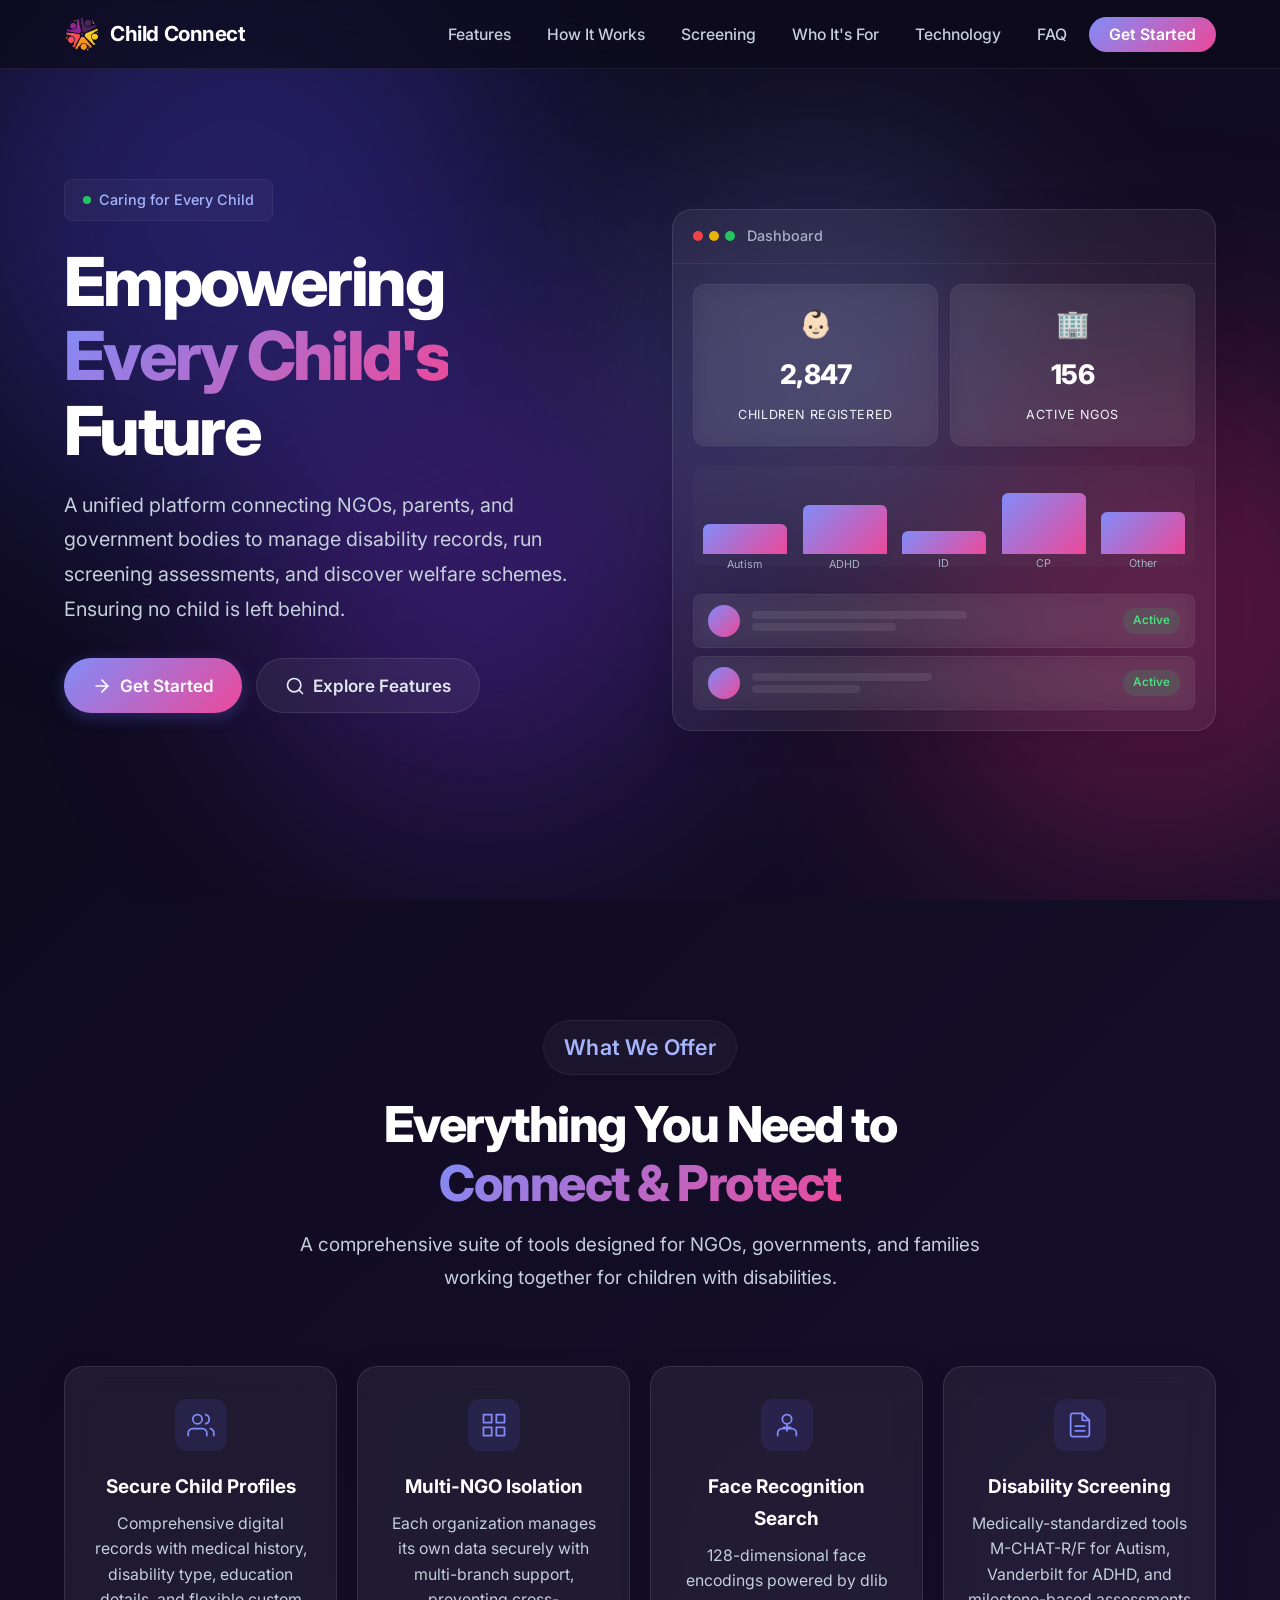
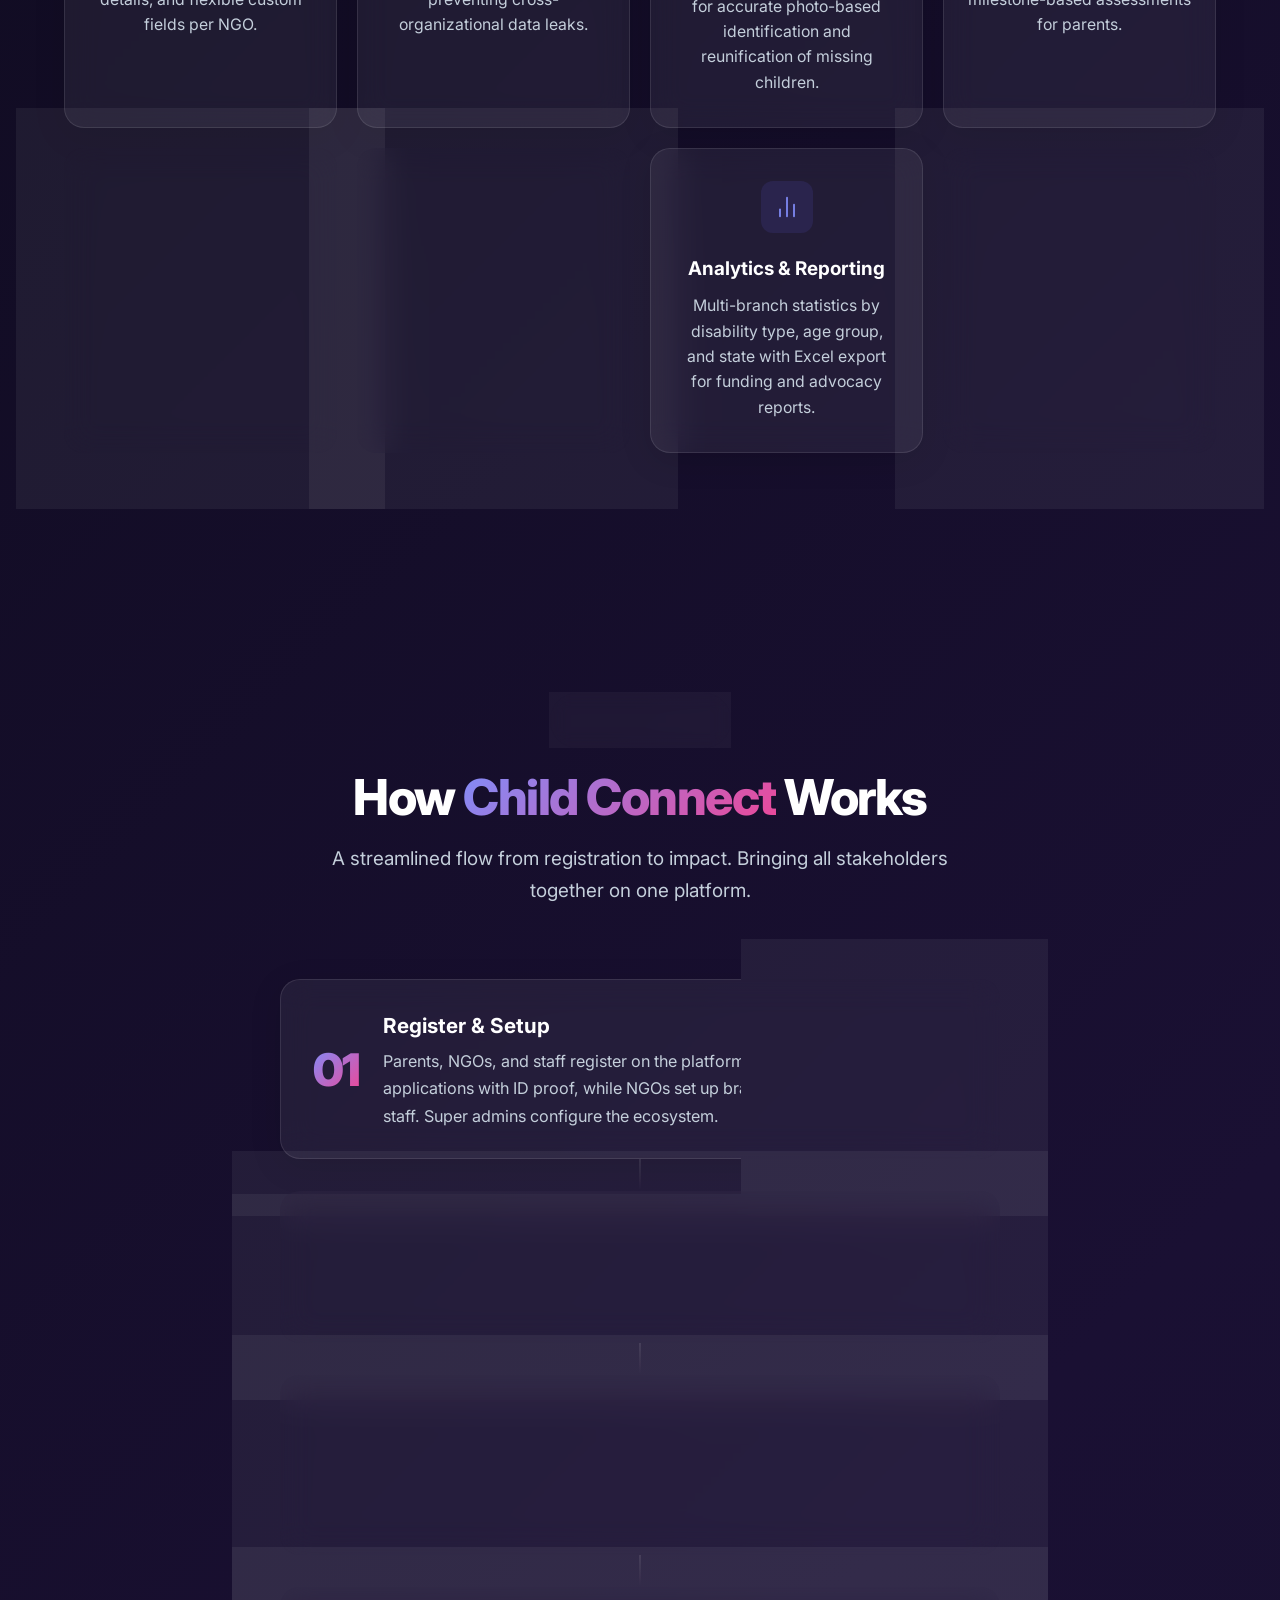
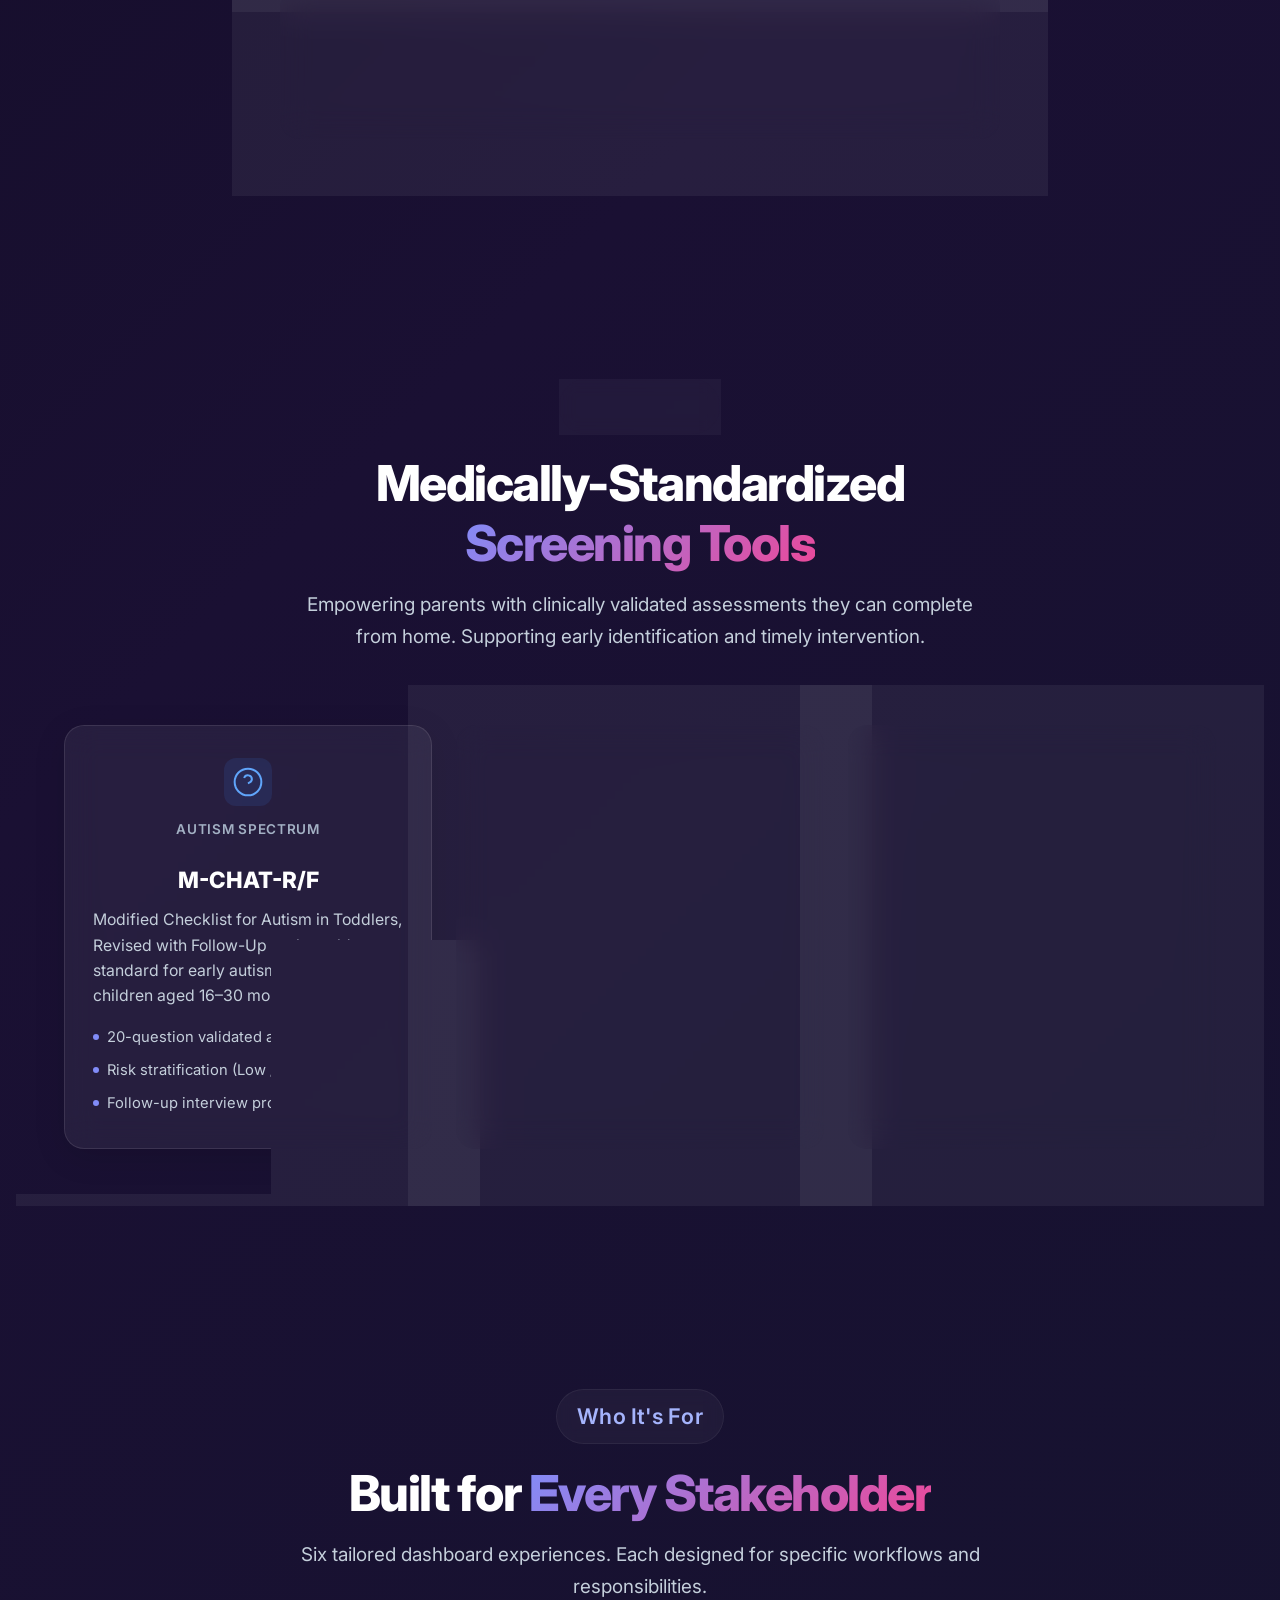
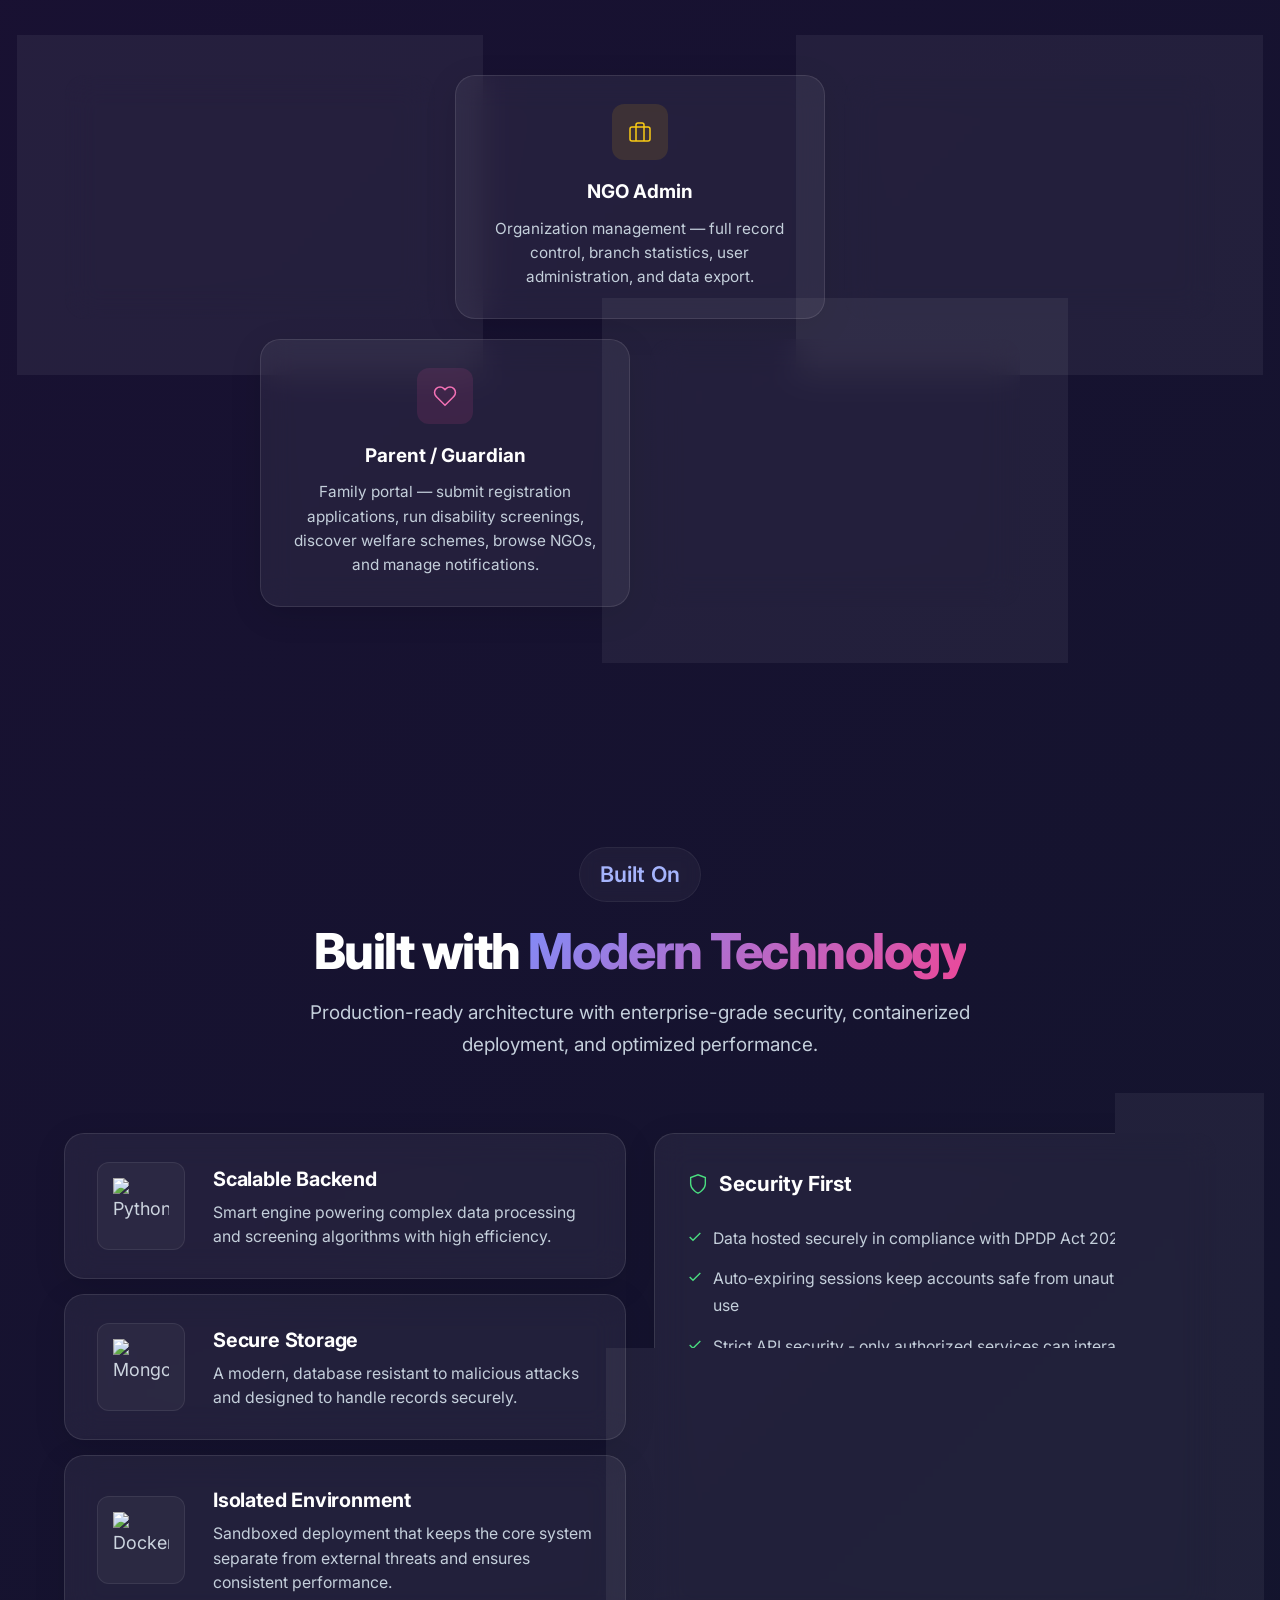
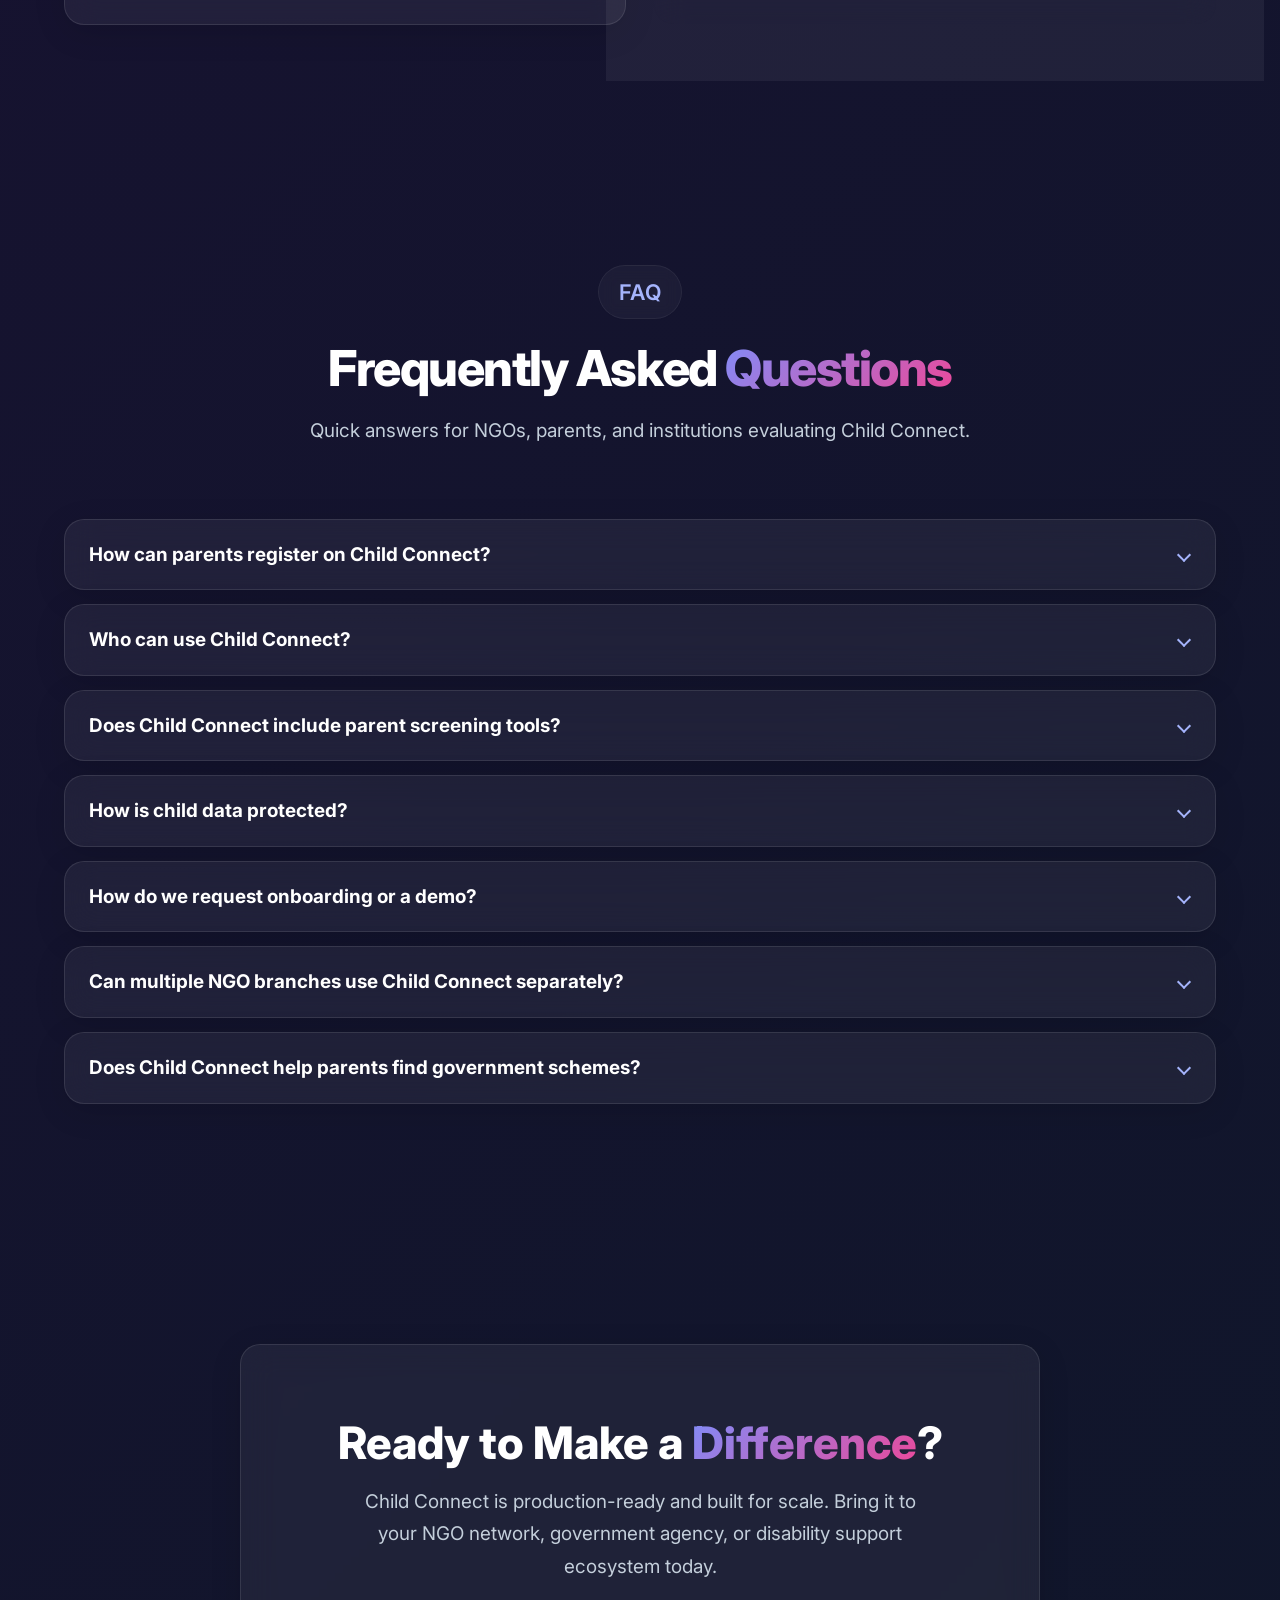
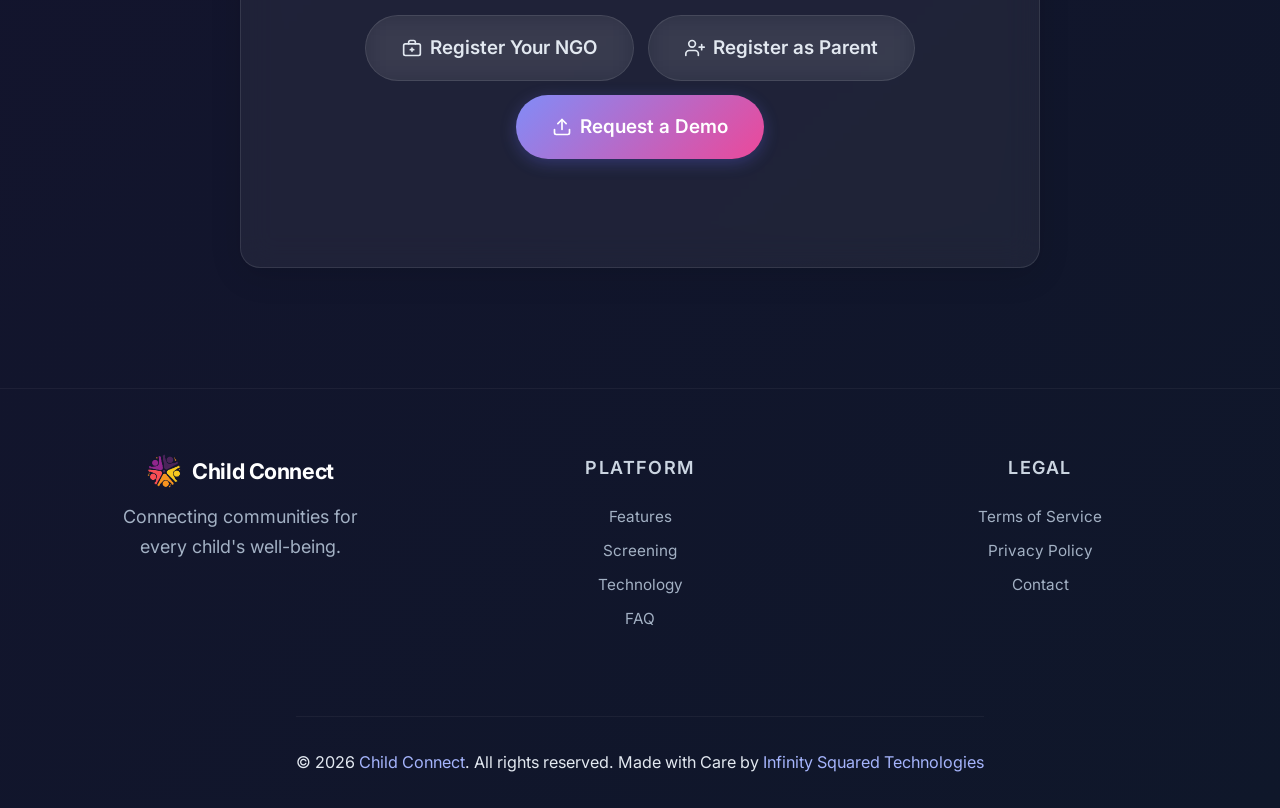
==== index.html @ fbfc8a40 "Sync website from infinitysquaredtech/child-connect-app@main" ====
<!doctype html>
<html lang="en">
    <head>
        <!--Meta Tags-->
        <meta charset="UTF-8" />
        <meta name="viewport" content="width=device-width, initial-scale=1.0" />
        <title>Child Connect — Empowering Every Child's Future</title>
        <meta
            name="description"
            content="A centralized platform for managing disability records, screening tools, and welfare schemes — connecting NGOs, parents, and government for every child's well-being."
        />
        <meta
            name="robots"
            content="index, follow, max-image-preview:large, max-snippet:-1, max-video-preview:-1"
        />
        <meta name="googlebot" content="index, follow" />
        <meta name="author" content="Infinity Squared Technologies" />
        <meta name="publisher" content="Infinity Squared Technologies" />
        <meta name="theme-color" content="#0f172a" />
        <link rel="canonical" href="https://child-connect.in/" />

        <!--Social Media Tags-->
        <meta property="og:locale" content="en_US" />
        <meta property="og:type" content="website" />
        <meta property="og:site_name" content="Child Connect" />
        <meta
            property="og:title"
            content="Child Connect — Empowering Every Child's Future"
        />
        <meta
            property="og:description"
            content="A unified platform connecting NGOs, parents, and government to manage disability records, run screening assessments, and discover welfare schemes."
        />
        <meta property="og:url" content="https://child-connect.in/" />
        <meta
            property="og:image"
            content="https://child-connect.in/assets/logos/banner.webp"
        />
        <meta property="og:image:type" content="image/webp" />
        <meta property="og:image:width" content="1200" />
        <meta property="og:image:height" content="630" />
        <meta property="og:image:alt" content="Child Connect platform logo" />

        <meta name="twitter:card" content="summary_large_image" />
        <meta
            name="twitter:title"
            content="Child Connect — Empowering Every Child's Future"
        />
        <meta
            name="twitter:description"
            content="A unified platform for NGOs, parents, and government to support children through secure records, screenings, and scheme discovery."
        />
        <meta
            name="twitter:image"
            content="https://child-connect.in/assets/logos/banner.webp"
        />
        <meta
            name="twitter:image:alt"
            content="Child Connect platform overview banner"
        />

        <!--Icon Links-->
        <link
            rel="icon"
            href="./assets/logos/icon-alpha.ico"
            type="image/x-icon"
        />
        <link
            rel="apple-touch-icon"
            href="./assets/logos/alpha-logo-500.webp"
        />

        <!--Manifest Links-->
        <link rel="manifest" href="/manifest.webmanifest" />
        <link rel="preload" href="style.css" as="style" />
        <link rel="stylesheet" href="style.css" />
        <link rel="preconnect" href="https://fonts.googleapis.com" />
        <link rel="preconnect" href="https://fonts.gstatic.com" crossorigin />
        <link rel="dns-prefetch" href="//cdn.jsdelivr.net" />
        <link rel="preconnect" href="https://cdn.jsdelivr.net" crossorigin />
        <link
            href="https://fonts.googleapis.com/css2?family=Inter:wght@300;400;500;600;700;800;900&display=swap"
            rel="stylesheet"
        />

        <!--Microlytics Script-->
        <script data-host="https://app.microanalytics.io" data-dnt="true" src="https://app.microanalytics.io/js/script.js" id="ZwSg9rf6GA" async defer></script>

        <!--Schema.org JSON-LD-->
        <script type="application/ld+json">
            {
                "@context": "https://schema.org",
                "@graph": [
                    {
                        "@type": "Organization",
                        "@id": "https://child-connect.in/#organization",
                        "name": "Child Connect",
                        "url": "https://child-connect.in/",
                        "logo": "https://child-connect.in/assets/logos/alpha-logo-500.webp",
                        "description": "A centralized platform for managing disability records, screening tools, and welfare schemes for children.",
                        "email": "contact@infinitysquaredtech.com",
                        "contactPoint": {
                            "@type": "ContactPoint",
                            "contactType": "sales",
                            "email": "contact@infinitysquaredtech.com",
                            "availableLanguage": ["en"]
                        },
                        "sameAs": ["https://infinitysquaredtech.com"],
                        "founder": {
                            "@type": "Organization",
                            "name": "Infinity Squared Technologies"
                        }
                    },
                    {
                        "@type": "WebSite",
                        "@id": "https://child-connect.in/#website",
                        "url": "https://child-connect.in/",
                        "name": "Child Connect",
                        "description": "Empowering every child's future through connected care and inclusive welfare access.",
                        "publisher": {
                            "@id": "https://child-connect.in/#organization"
                        },
                        "inLanguage": "en"
                    },
                    {
                        "@type": "WebPage",
                        "@id": "https://child-connect.in/#webpage",
                        "url": "https://child-connect.in/",
                        "name": "Child Connect — Empowering Every Child's Future",
                        "isPartOf": {
                            "@id": "https://child-connect.in/#website"
                        },
                        "about": {
                            "@id": "https://child-connect.in/#organization"
                        },
                        "description": "A unified platform connecting NGOs, parents, and government bodies to support every child's well-being.",
                        "inLanguage": "en"
                    }
                ]
            }
        </script>
        <script type="application/ld+json">
            {
                "@context": "https://schema.org",
                "@type": "FAQPage",
                "mainEntity": [
                    {
                        "@type": "Question",
                        "name": "Who can use Child Connect?",
                        "acceptedAnswer": {
                            "@type": "Answer",
                            "text": "Child Connect is designed for NGO admins, NGO staff, parents or guardians, and government stakeholders who support children with disabilities."
                        }
                    },
                    {
                        "@type": "Question",
                        "name": "Does Child Connect support disability screening for parents?",
                        "acceptedAnswer": {
                            "@type": "Answer",
                            "text": "Yes. Parents can use medically standardized tools including M-CHAT-R/F, Vanderbilt ADHD Scale, and developmental milestone-based assessments."
                        }
                    },
                    {
                        "@type": "Question",
                        "name": "How does Child Connect protect sensitive child data?",
                        "acceptedAnswer": {
                            "@type": "Answer",
                            "text": "The platform uses role-based access, secure session controls, and organization-level data isolation so each NGO can access only its own records."
                        }
                    },
                    {
                        "@type": "Question",
                        "name": "How can an NGO request a demo?",
                        "acceptedAnswer": {
                            "@type": "Answer",
                            "text": "You can request a demo directly from this page using the Request a Demo action or by emailing contact@infinitysquaredtech.com."
                        }
                    },
                    {
                        "@type": "Question",
                        "name": "Can multiple NGO branches use Child Connect separately?",
                        "acceptedAnswer": {
                            "@type": "Answer",
                            "text": "Yes. Child Connect supports multi-branch NGO structures with organization-level data isolation for secure and separate operations."
                        }
                    },
                    {
                        "@type": "Question",
                        "name": "Does Child Connect help parents find government schemes?",
                        "acceptedAnswer": {
                            "@type": "Answer",
                            "text": "Yes. Parents can explore welfare schemes filtered by disability type and state, with updates visible through the platform."
                        }
                    }
                ]
            }
        </script>
    </head>
    <body>
        <!-- Animated background blobs -->
        <div class="bg-blobs" aria-hidden="true">
            <div class="blob blob-1"></div>
            <div class="blob blob-2"></div>
            <div class="blob blob-3"></div>
            <div class="blob blob-4"></div>
        </div>

        <!-- Navigation -->
        <nav class="navbar" id="navbar">
            <div class="container nav-container">
                <a href="/" class="nav-logo" aria-label="Child Connect home">
                    <img
                        src="./assets/logos/alpha-logo-500.webp"
                        alt="Child Connect Logo"
                        class="logo-img"
                    />
                    <span class="logo-text">Child Connect</span>
                </a>
                <button
                    class="nav-toggle"
                    aria-label="Toggle navigation"
                    aria-expanded="false"
                >
                    <span></span>
                    <span></span>
                    <span></span>
                </button>
                <ul class="nav-links">
                    <li><a href="#features">Features</a></li>
                    <li><a href="#how-it-works">How It Works</a></li>
                    <li><a href="#screening">Screening</a></li>
                    <li><a href="#roles">Who It's For</a></li>
                    <li><a href="#tech">Technology</a></li>
                    <li><a href="#faq">FAQ</a></li>
                    <li><a href="#cta" class="nav-cta">Get Started</a></li>
                </ul>
            </div>
        </nav>

        <!-- Hero Section -->
        <section class="hero" id="hero">
            <div class="container hero-container">
                <div class="hero-content">
                    <div class="hero-badge glass-subtle">
                        <span class="badge-dot"></span>
                        Caring for Every Child
                    </div>
                    <h1 class="hero-title">
                        Empowering
                        <span class="gradient-text">Every Child's</span> Future
                    </h1>
                    <p class="hero-subtitle">
                        A unified platform connecting NGOs, parents, and
                        government bodies to manage disability records, run
                        screening assessments, and discover welfare schemes.
                        Ensuring no child is left behind.
                    </p>
                    <div class="hero-actions">
                        <a href="#cta" class="btn btn-primary">
                            <svg
                                width="20"
                                height="20"
                                viewBox="0 0 24 24"
                                fill="none"
                                stroke="currentColor"
                                stroke-width="2"
                                stroke-linecap="round"
                                stroke-linejoin="round"
                            >
                                <path d="M5 12h14" />
                                <path d="m12 5 7 7-7 7" />
                            </svg>
                            Get Started
                        </a>
                        <a href="#features" class="btn btn-glass">
                            <svg
                                width="20"
                                height="20"
                                viewBox="0 0 24 24"
                                fill="none"
                                stroke="currentColor"
                                stroke-width="2"
                                stroke-linecap="round"
                                stroke-linejoin="round"
                            >
                                <circle cx="11" cy="11" r="8" />
                                <line x1="21" y1="21" x2="16.65" y2="16.65" />
                            </svg>
                            Explore Features
                        </a>
                    </div>
                </div>
                <div class="hero-visual">
                    <div class="glass-card hero-card">
                        <div class="hero-card-header">
                            <div class="card-dots">
                                <span class="dot dot-red"></span>
                                <span class="dot dot-yellow"></span>
                                <span class="dot dot-green"></span>
                            </div>
                            <span class="card-title">Dashboard</span>
                        </div>
                        <div class="hero-card-body">
                            <div class="mock-stat-row">
                                <div class="mock-stat glass-subtle">
                                    <span class="mock-stat-icon">👶🏻</span>
                                    <span class="mock-stat-value">2,847</span>
                                    <span class="mock-stat-label"
                                        >Children Registered</span
                                    >
                                </div>
                                <div class="mock-stat glass-subtle">
                                    <span class="mock-stat-icon">🏢</span>
                                    <span class="mock-stat-value">156</span>
                                    <span class="mock-stat-label"
                                        >Active NGOs</span
                                    >
                                </div>
                            </div>
                            <div class="mock-chart">
                                <div
                                    class="chart-bar"
                                    style="--height: 40%"
                                    data-label="Autism"
                                ></div>
                                <div
                                    class="chart-bar"
                                    style="--height: 65%"
                                    data-label="ADHD"
                                ></div>
                                <div
                                    class="chart-bar"
                                    style="--height: 30%"
                                    data-label="ID"
                                ></div>
                                <div
                                    class="chart-bar"
                                    style="--height: 80%"
                                    data-label="CP"
                                ></div>
                                <div
                                    class="chart-bar"
                                    style="--height: 55%"
                                    data-label="Other"
                                ></div>
                            </div>
                            <div class="mock-list">
                                <div class="mock-list-item glass-subtle">
                                    <div class="mock-avatar"></div>
                                    <div class="mock-text">
                                        <div class="mock-line w-60"></div>
                                        <div class="mock-line w-40"></div>
                                    </div>
                                    <div class="mock-badge">Active</div>
                                </div>
                                <div class="mock-list-item glass-subtle">
                                    <div class="mock-avatar"></div>
                                    <div class="mock-text">
                                        <div class="mock-line w-50"></div>
                                        <div class="mock-line w-30"></div>
                                    </div>
                                    <div class="mock-badge">Active</div>
                                </div>
                            </div>
                        </div>
                    </div>
                </div>
            </div>
        </section>

        <!-- Features Section -->
        <section class="section features" id="features">
            <div class="container">
                <div class="section-header">
                    <span class="section-tag glass-subtle">What We Offer</span>
                    <h2 class="section-title">
                        Everything You Need to
                        <span class="gradient-text">Connect & Protect</span>
                    </h2>
                    <p class="section-subtitle">
                        A comprehensive suite of tools designed for NGOs,
                        governments, and families working together for children
                        with disabilities.
                    </p>
                </div>
                <div class="features-grid">
                    <div class="feature-card glass-card" data-aos>
                        <div class="feature-icon">
                            <svg
                                width="28"
                                height="28"
                                viewBox="0 0 24 24"
                                fill="none"
                                stroke="currentColor"
                                stroke-width="1.5"
                                stroke-linecap="round"
                                stroke-linejoin="round"
                            >
                                <path
                                    d="M17 21v-2a4 4 0 0 0-4-4H5a4 4 0 0 0-4 4v2"
                                />
                                <circle cx="9" cy="7" r="4" />
                                <path d="M23 21v-2a4 4 0 0 0-3-3.87" />
                                <path d="M16 3.13a4 4 0 0 1 0 7.75" />
                            </svg>
                        </div>
                        <h3>Secure Child Profiles</h3>
                        <p>
                            Comprehensive digital records with medical history,
                            disability type, education details, and flexible
                            custom fields per NGO.
                        </p>
                    </div>
                    <div class="feature-card glass-card" data-aos>
                        <div class="feature-icon">
                            <svg
                                width="28"
                                height="28"
                                viewBox="0 0 24 24"
                                fill="none"
                                stroke="currentColor"
                                stroke-width="1.5"
                                stroke-linecap="round"
                                stroke-linejoin="round"
                            >
                                <rect x="3" y="3" width="7" height="7" />
                                <rect x="14" y="3" width="7" height="7" />
                                <rect x="14" y="14" width="7" height="7" />
                                <rect x="3" y="14" width="7" height="7" />
                            </svg>
                        </div>
                        <h3>Multi-NGO Isolation</h3>
                        <p>
                            Each organization manages its own data securely with
                            multi-branch support, preventing
                            cross-organizational data leaks.
                        </p>
                    </div>
                    <div class="feature-card glass-card" data-aos>
                        <div class="feature-icon">
                            <svg
                                width="28"
                                height="28"
                                viewBox="0 0 24 24"
                                fill="none"
                                stroke="currentColor"
                                stroke-width="1.5"
                                stroke-linecap="round"
                                stroke-linejoin="round"
                            >
                                <path
                                    d="M20 21v-2a4 4 0 0 0-4-4H8a4 4 0 0 0-4 4v2"
                                />
                                <circle cx="12" cy="7" r="4" />
                                <line x1="12" y1="11" x2="12" y2="17" />
                                <line x1="9" y1="14" x2="15" y2="14" />
                            </svg>
                        </div>
                        <h3>Face Recognition Search</h3>
                        <p>
                            128-dimensional face encodings powered by dlib for
                            accurate photo-based identification and
                            reunification of missing children.
                        </p>
                    </div>
                    <div class="feature-card glass-card" data-aos>
                        <div class="feature-icon">
                            <svg
                                width="28"
                                height="28"
                                viewBox="0 0 24 24"
                                fill="none"
                                stroke="currentColor"
                                stroke-width="1.5"
                                stroke-linecap="round"
                                stroke-linejoin="round"
                            >
                                <path
                                    d="M14 2H6a2 2 0 0 0-2 2v16a2 2 0 0 0 2 2h12a2 2 0 0 0 2-2V8z"
                                />
                                <polyline points="14 2 14 8 20 8" />
                                <line x1="16" y1="13" x2="8" y2="13" />
                                <line x1="16" y1="17" x2="8" y2="17" />
                            </svg>
                        </div>
                        <h3>Disability Screening</h3>
                        <p>
                            Medically-standardized tools M-CHAT-R/F for Autism,
                            Vanderbilt for ADHD, and milestone-based assessments
                            for parents.
                        </p>
                    </div>
                    <div class="feature-card glass-card" data-aos>
                        <div class="feature-icon">
                            <svg
                                width="28"
                                height="28"
                                viewBox="0 0 24 24"
                                fill="none"
                                stroke="currentColor"
                                stroke-width="1.5"
                                stroke-linecap="round"
                                stroke-linejoin="round"
                            >
                                <path
                                    d="M12 22s8-4 8-10V5l-8-3-8 3v7c0 6 8 10 8 10z"
                                />
                            </svg>
                        </div>
                        <h3>Government Schemes</h3>
                        <p>
                            Blog-style welfare program feed with smart filtering
                            by state and disability type, plus automated
                            notifications for parents.
                        </p>
                    </div>
                    <div class="feature-card glass-card" data-aos>
                        <div class="feature-icon">
                            <svg
                                width="28"
                                height="28"
                                viewBox="0 0 24 24"
                                fill="none"
                                stroke="currentColor"
                                stroke-width="1.5"
                                stroke-linecap="round"
                                stroke-linejoin="round"
                            >
                                <path
                                    d="M21 15a2 2 0 0 1-2 2H7l-4 4V5a2 2 0 0 1 2-2h14a2 2 0 0 1 2 2z"
                                />
                            </svg>
                        </div>
                        <h3>Smart Notifications</h3>
                        <p>
                            Subscribe to updates matching your child's
                            disability type and state. Never miss a relevant
                            scheme or announcement.
                        </p>
                    </div>
                    <div class="feature-card glass-card" data-aos>
                        <div class="feature-icon">
                            <svg
                                width="28"
                                height="28"
                                viewBox="0 0 24 24"
                                fill="none"
                                stroke="currentColor"
                                stroke-width="1.5"
                                stroke-linecap="round"
                                stroke-linejoin="round"
                            >
                                <line x1="18" y1="20" x2="18" y2="10" />
                                <line x1="12" y1="20" x2="12" y2="4" />
                                <line x1="6" y1="20" x2="6" y2="14" />
                            </svg>
                        </div>
                        <h3>Analytics & Reporting</h3>
                        <p>
                            Multi-branch statistics by disability type, age
                            group, and state with Excel export for funding and
                            advocacy reports.
                        </p>
                    </div>
                    <div class="feature-card glass-card" data-aos>
                        <div class="feature-icon">
                            <svg
                                width="28"
                                height="28"
                                viewBox="0 0 24 24"
                                fill="none"
                                stroke="currentColor"
                                stroke-width="1.5"
                                stroke-linecap="round"
                                stroke-linejoin="round"
                            >
                                <rect
                                    x="2"
                                    y="7"
                                    width="20"
                                    height="14"
                                    rx="2"
                                    ry="2"
                                />
                                <path
                                    d="M16 21V5a2 2 0 0 0-2-2h-4a2 2 0 0 0-2 2v16"
                                />
                            </svg>
                        </div>
                        <h3>Public Search Portal</h3>
                        <p>
                            Locate missing children without revealing sensitive
                            data. Enabling community-driven safety while
                            protecting privacy.
                        </p>
                    </div>
                </div>
            </div>
        </section>

        <!-- How It Works Section -->
        <section class="section how-it-works" id="how-it-works">
            <div class="container">
                <div class="section-header">
                    <span class="section-tag glass-subtle">How It Works</span>
                    <h2 class="section-title">
                        How
                        <span class="gradient-text">Child Connect</span> Works
                    </h2>
                    <p class="section-subtitle">
                        A streamlined flow from registration to impact. Bringing
                        all stakeholders together on one platform.
                    </p>
                </div>
                <div class="steps-container">
                    <div class="step glass-card" data-aos>
                        <div class="step-number">01</div>
                        <div class="step-content">
                            <h3>Register & Setup</h3>
                            <p>
                                Parents, NGOs, and staff register on the platform. Parents submit
                                applications with ID proof, while NGOs set up branches and onboard
                                staff. Super admins configure the ecosystem.
                            </p>
                        </div>
                        <div class="step-icon">
                            <svg
                                width="32"
                                height="32"
                                viewBox="0 0 24 24"
                                fill="none"
                                stroke="currentColor"
                                stroke-width="1.5"
                            >
                                <path
                                    d="M16 21v-2a4 4 0 0 0-4-4H5a4 4 0 0 0-4 4v2"
                                />
                                <circle cx="8.5" cy="7" r="4" />
                                <line x1="20" y1="8" x2="20" y2="14" />
                                <line x1="23" y1="11" x2="17" y2="11" />
                            </svg>
                        </div>
                    </div>
                    <div class="step-connector"></div>
                    <div class="step glass-card" data-aos>
                        <div class="step-number">02</div>
                        <div class="step-content">
                            <h3>Add Child Records</h3>
                            <p>
                                Staff create secure digital profiles with
                                medical history, photos, disability information,
                                and family details.
                            </p>
                        </div>
                        <div class="step-icon">
                            <svg
                                width="32"
                                height="32"
                                viewBox="0 0 24 24"
                                fill="none"
                                stroke="currentColor"
                                stroke-width="1.5"
                            >
                                <path
                                    d="M14 2H6a2 2 0 0 0-2 2v16a2 2 0 0 0 2 2h12a2 2 0 0 0 2-2V8z"
                                />
                                <polyline points="14 2 14 8 20 8" />
                                <line x1="12" y1="18" x2="12" y2="12" />
                                <line x1="9" y1="15" x2="15" y2="15" />
                            </svg>
                        </div>
                    </div>
                    <div class="step-connector"></div>
                    <div class="step glass-card" data-aos>
                        <div class="step-number">03</div>
                        <div class="step-content">
                            <h3>Screen & Discover</h3>
                            <p>
                                Parents run disability screenings, browse NGO
                                directories, and get matched with relevant
                                government welfare schemes. Applications are
                                reviewed by super admins for approval.
                            </p>
                        </div>
                        <div class="step-icon">
                            <svg
                                width="32"
                                height="32"
                                viewBox="0 0 24 24"
                                fill="none"
                                stroke="currentColor"
                                stroke-width="1.5"
                            >
                                <circle cx="11" cy="11" r="8" />
                                <line x1="21" y1="21" x2="16.65" y2="16.65" />
                            </svg>
                        </div>
                    </div>
                    <div class="step-connector"></div>
                    <div class="step glass-card" data-aos>
                        <div class="step-number">04</div>
                        <div class="step-content">
                            <h3>Connect & Protect</h3>
                            <p>
                                Face recognition helps reunite missing children.
                                Analytics drive informed decisions. Every child
                                gets support.
                            </p>
                        </div>
                        <div class="step-icon">
                            <svg
                                width="32"
                                height="32"
                                viewBox="0 0 24 24"
                                fill="none"
                                stroke="currentColor"
                                stroke-width="1.5"
                            >
                                <path
                                    d="M12 22s8-4 8-10V5l-8-3-8 3v7c0 6 8 10 8 10z"
                                />
                                <polyline points="9 12 11 14 15 10" />
                            </svg>
                        </div>
                    </div>
                </div>
            </div>
        </section>

        <!-- Screening Section -->
        <section class="section screening" id="screening">
            <div class="container">
                <div class="section-header">
                    <span class="section-tag glass-subtle">For Parents</span>
                    <h2 class="section-title">
                        Medically-Standardized
                        <span class="gradient-text">Screening Tools</span>
                    </h2>
                    <p class="section-subtitle">
                        Empowering parents with clinically validated assessments
                        they can complete from home. Supporting early
                        identification and timely intervention.
                    </p>
                </div>
                <div class="screening-grid">
                    <div class="screening-card glass-card" data-aos>
                        <div class="screening-header">
                            <div class="screening-icon autism">
                                <svg
                                    width="32"
                                    height="32"
                                    viewBox="0 0 24 24"
                                    fill="none"
                                    stroke="currentColor"
                                    stroke-width="1.5"
                                >
                                    <path
                                        d="M9.09 9a3 3 0 0 1 5.83 1c0 2-3 3-3 3"
                                    />
                                    <circle cx="12" cy="12" r="10" />
                                    <line x1="12" y1="17" x2="12.01" y2="17" />
                                </svg>
                            </div>
                            <span class="screening-type">Autism Spectrum</span>
                        </div>
                        <h3>M-CHAT-R/F</h3>
                        <p>
                            Modified Checklist for Autism in Toddlers, Revised
                            with Follow-Up — the gold standard for early autism
                            screening in children aged 16–30 months.
                        </p>
                        <ul class="screening-features">
                            <li>20-question validated assessment</li>
                            <li>Risk stratification (Low / Medium / High)</li>
                            <li>Follow-up interview protocol</li>
                        </ul>
                    </div>
                    <div class="screening-card glass-card" data-aos>
                        <div class="screening-header">
                            <div class="screening-icon adhd">
                                <svg
                                    width="32"
                                    height="32"
                                    viewBox="0 0 24 24"
                                    fill="none"
                                    stroke="currentColor"
                                    stroke-width="1.5"
                                >
                                    <polygon
                                        points="13 2 3 14 12 14 11 22 21 10 12 10 13 2"
                                    />
                                </svg>
                            </div>
                            <span class="screening-type">ADHD</span>
                        </div>
                        <h3>Vanderbilt Scale</h3>
                        <p>
                            Vanderbilt ADHD Diagnostic Rating Scale — a
                            comprehensive tool assessing inattention,
                            hyperactivity, and conduct symptoms.
                        </p>
                        <ul class="screening-features">
                            <li>Parent-reported behavioral scoring</li>
                            <li>Inattentive & hyperactive subtypes</li>
                            <li>Performance impairment metrics</li>
                        </ul>
                    </div>
                    <div class="screening-card glass-card" data-aos>
                        <div class="screening-header">
                            <div class="screening-icon intellectual">
                                <svg
                                    width="32"
                                    height="32"
                                    viewBox="0 0 24 24"
                                    fill="none"
                                    stroke="currentColor"
                                    stroke-width="1.5"
                                >
                                    <path
                                        d="M2 3h6a4 4 0 0 1 4 4v14a3 3 0 0 0-3-3H2z"
                                    />
                                    <path
                                        d="M22 3h-6a4 4 0 0 0-4 4v14a3 3 0 0 1 3-3h7z"
                                    />
                                </svg>
                            </div>
                            <span class="screening-type"
                                >Intellectual Disability</span
                            >
                        </div>
                        <h3>Milestone Assessment</h3>
                        <p>
                            Developmental milestone tracking for age-appropriate
                            skill evaluation across motor, language, social, and
                            cognitive domains.
                        </p>
                        <ul class="screening-features">
                            <li>Age-specific milestone checklists</li>
                            <li>Multi-domain evaluation</li>
                            <li>Progress tracking over time</li>
                        </ul>
                    </div>
                </div>
            </div>
        </section>

        <!-- Roles Section -->
        <section class="section roles" id="roles">
            <div class="container">
                <div class="section-header">
                    <span class="section-tag glass-subtle">Who It's For</span>
                    <h2 class="section-title">
                        Built for
                        <span class="gradient-text">Every Stakeholder</span>
                    </h2>
                    <p class="section-subtitle">
                        Six tailored dashboard experiences. Each designed for
                        specific workflows and responsibilities.
                    </p>
                </div>
                <div class="roles-grid">
                    <div class="role-card glass-card" data-aos>
                        <div class="role-icon super-admin">
                            <svg
                                width="24"
                                height="24"
                                viewBox="0 0 24 24"
                                fill="none"
                                stroke="currentColor"
                                stroke-width="1.5"
                            >
                                <path
                                    d="M12 22s8-4 8-10V5l-8-3-8 3v7c0 6 8 10 8 10z"
                                />
                            </svg>
                        </div>
                        <h3>Government Bodies</h3>
                        <p>
                            Government oversight — monitor NGO activity, publish
                            welfare schemes, and view cross-organizational
                            statistics.
                        </p>
                    </div>
                    <div class="role-card glass-card" data-aos>
                        <div class="role-icon admin">
                            <svg
                                width="24"
                                height="24"
                                viewBox="0 0 24 24"
                                fill="none"
                                stroke="currentColor"
                                stroke-width="1.5"
                            >
                                <rect
                                    x="2"
                                    y="7"
                                    width="20"
                                    height="14"
                                    rx="2"
                                    ry="2"
                                />
                                <path
                                    d="M16 21V5a2 2 0 0 0-2-2h-4a2 2 0 0 0-2 2v16"
                                />
                            </svg>
                        </div>
                        <h3>NGO Admin</h3>
                        <p>
                            Organization management — full record control,
                            branch statistics, user administration, and data
                            export.
                        </p>
                    </div>
                    <div class="role-card glass-card" data-aos>
                        <div class="role-icon staff">
                            <svg
                                width="24"
                                height="24"
                                viewBox="0 0 24 24"
                                fill="none"
                                stroke="currentColor"
                                stroke-width="1.5"
                            >
                                <path
                                    d="M20 21v-2a4 4 0 0 0-4-4H8a4 4 0 0 0-4 4v2"
                                />
                                <circle cx="12" cy="7" r="4" />
                            </svg>
                        </div>
                        <h3>NGO Staff</h3>
                        <p>
                            Day-to-day operations — add and view child records,
                            manage custom fields, and support data entry.
                        </p>
                    </div>
                    <div class="role-card glass-card" data-aos>
                        <div class="role-icon parent">
                            <svg
                                width="24"
                                height="24"
                                viewBox="0 0 24 24"
                                fill="none"
                                stroke="currentColor"
                                stroke-width="1.5"
                            >
                                <path
                                    d="M20.84 4.61a5.5 5.5 0 0 0-7.78 0L12 5.67l-1.06-1.06a5.5 5.5 0 0 0-7.78 7.78l1.06 1.06L12 21.23l7.78-7.78 1.06-1.06a5.5 5.5 0 0 0 0-7.78z"
                                />
                            </svg>
                        </div>
                        <h3>Parent / Guardian</h3>
                        <p>
                            Family portal — submit registration applications, run disability
                            screenings, discover welfare schemes, browse NGOs,
                            and manage notifications.
                        </p>
                    </div>
                    <div class="role-card glass-card" data-aos>
                        <div class="role-icon public">
                            <svg
                                width="24"
                                height="24"
                                viewBox="0 0 24 24"
                                fill="none"
                                stroke="currentColor"
                                stroke-width="1.5"
                            >
                                <circle cx="11" cy="11" r="8" />
                                <line x1="21" y1="21" x2="16.65" y2="16.65" />
                            </svg>
                        </div>
                        <h3>Public User</h3>
                        <p>
                            Community safety — search for missing children using
                            photos or details without compromising sensitive
                            data.
                        </p>
                    </div>
                </div>
            </div>
        </section>

        <!-- Technology Section -->
        <section class="section tech" id="tech">
            <div class="container">
                <div class="section-header">
                    <span class="section-tag glass-subtle">Built On</span>
                    <h2 class="section-title">
                        Built with
                        <span class="gradient-text">Modern Technology</span>
                    </h2>
                    <p class="section-subtitle">
                        Production-ready architecture with enterprise-grade
                        security, containerized deployment, and optimized
                        performance.
                    </p>
                </div>
                <div class="tech-layout">
                    <div class="tech-logos-grid">
                        <div class="tech-logo-card glass-card" data-aos>
                            <div class="tech-logo-icon-wrap">
                                <img
                                    src="https://cdn.jsdelivr.net/gh/devicons/devicon@latest/icons/python/python-original.svg"
                                    alt="Python"
                                    class="tech-logo-img"
                                    loading="lazy"
                                    decoding="async"
                                />
                            </div>
                            <div class="tech-logo-text">
                                <span class="tech-logo-name">Scalable Backend</span>
                                <span class="tech-logo-desc"
                                    >Smart engine powering complex data processing and screening algorithms with high efficiency.</span
                                >
                            </div>
                        </div>
                        <div class="tech-logo-card glass-card" data-aos>
                            <div class="tech-logo-icon-wrap">
                                <img
                                    src="https://cdn.jsdelivr.net/gh/devicons/devicon@latest/icons/mongodb/mongodb-original.svg"
                                    alt="MongoDB"
                                    class="tech-logo-img"
                                    loading="lazy"
                                    decoding="async"
                                />
                            </div>
                            <div class="tech-logo-text">
                                <span class="tech-logo-name">Secure Storage</span>
                                <span class="tech-logo-desc"
                                    >A modern, database resistant to malicious attacks and designed to handle records securely.</span
                                >
                            </div>
                        </div>
                        <div class="tech-logo-card glass-card" data-aos>
                            <div class="tech-logo-icon-wrap">
                                <img
                                    src="https://cdn.jsdelivr.net/gh/devicons/devicon@latest/icons/docker/docker-original.svg"
                                    alt="Docker"
                                    class="tech-logo-img"
                                    loading="lazy"
                                    decoding="async"
                                />
                            </div>
                            <div class="tech-logo-text">
                                <span class="tech-logo-name">Isolated Environment</span>
                                <span class="tech-logo-desc"
                                    >Sandboxed deployment that keeps the core system separate from external threats and ensures consistent performance.</span
                                >
                            </div>
                        </div>
                    </div>
                    <div class="security-highlights glass-card" data-aos>
                        <h3>
                            <svg
                                width="22"
                                height="22"
                                viewBox="0 0 24 24"
                                fill="none"
                                stroke="currentColor"
                                stroke-width="1.5"
                            >
                                <path
                                    d="M12 22s8-4 8-10V5l-8-3-8 3v7c0 6 8 10 8 10z"
                                />
                            </svg>
                            Security First
                        </h3>
                        <div class="security-list">
                            <div class="security-item">
                                <svg
                                    width="16"
                                    height="16"
                                    viewBox="0 0 24 24"
                                    fill="none"
                                    stroke="currentColor"
                                    stroke-width="2"
                                >
                                    <polyline points="20 6 9 17 4 12" />
                                </svg>
                                <span
                                    >Data hosted securely in compliance with DPDP Act 2023</span
                                >
                            </div>
                            <div class="security-item">
                                <svg
                                    width="16"
                                    height="16"
                                    viewBox="0 0 24 24"
                                    fill="none"
                                    stroke="currentColor"
                                    stroke-width="2"
                                >
                                    <polyline points="20 6 9 17 4 12" />
                                </svg>
                                <span
                                    >Auto-expiring sessions keep accounts safe from unauthorized use</span
                                >
                            </div>
                            <div class="security-item">
                                <svg
                                    width="16"
                                    height="16"
                                    viewBox="0 0 24 24"
                                    fill="none"
                                    stroke="currentColor"
                                    stroke-width="2"
                                >
                                    <polyline points="20 6 9 17 4 12" />
                                </svg>
                                <span
                                    >Strict API security - only authorized services can interact with the platform</span
                                >
                            </div>
                            <div class="security-item">
                                <svg
                                    width="16"
                                    height="16"
                                    viewBox="0 0 24 24"
                                    fill="none"
                                    stroke="currentColor"
                                    stroke-width="2"
                                >
                                    <polyline points="20 6 9 17 4 12" />
                                </svg>
                                <span
                                    > Protection against common attacks like SQL injection and cross-site scripting</span
                                >
                            </div>
                            <div class="security-item">
                                <svg
                                    width="16"
                                    height="16"
                                    viewBox="0 0 24 24"
                                    fill="none"
                                    stroke="currentColor"
                                    stroke-width="2"
                                >
                                    <polyline points="20 6 9 17 4 12" />
                                </svg>
                                <span
                                    >Password encryption - sensitive data is never stored in readable format</span
                                >
                            </div>
                            <div class="security-item">
                                <svg
                                    width="16"
                                    height="16"
                                    viewBox="0 0 24 24"
                                    fill="none"
                                    stroke="currentColor"
                                    stroke-width="2"
                                >
                                    <polyline points="20 6 9 17 4 12" />
                                </svg>
                                <span
                                    >Comprehensive audit trails with multi-branch statistics for transparency and funding reports</span
                                >
                            </div>
                        </div>
                    </div>
                </div>
            </div>
        </section>

        <!-- FAQ Section -->
        <section class="section faq" id="faq">
            <div class="container">
                <div class="section-header">
                    <span class="section-tag glass-subtle">FAQ</span>
                    <h2 class="section-title">
                        Frequently Asked
                        <span class="gradient-text">Questions</span>
                    </h2>
                    <p class="section-subtitle">
                        Quick answers for NGOs, parents, and institutions
                        evaluating Child Connect.
                    </p>
                </div>
                <div class="faq-grid">
                    <details class="faq-item glass-card" data-aos>
                        <summary>How can parents register on Child Connect?</summary>
                        <p>
                            Parents can apply by clicking <strong>Register as Parent</strong>
                            in the footer or visiting the
                            <a
                                href="https://app.child-connect.in/parent-application/"
                                target="_blank"
                                rel="noopener noreferrer"
                                >Parent Application Page</a>.
                            Applications require ID proof (Aadhaar, Passport, etc.) and are
                            reviewed by super admins before account creation.
                        </p>
                    </details>
                    <details class="faq-item glass-card" data-aos>
                        <summary>Who can use Child Connect?</summary>
                        <p>
                            Child Connect supports NGO administrators, NGO
                            staff, parents or guardians, and government teams
                            working on disability support programs.
                        </p>
                    </details>
                    <details class="faq-item glass-card" data-aos>
                        <summary>
                            Does Child Connect include parent screening tools?
                        </summary>
                        <p>
                            Yes. The platform includes M-CHAT-R/F, Vanderbilt
                            ADHD screening, and developmental milestone
                            assessments for early support pathways.
                        </p>
                    </details>
                    <details class="faq-item glass-card" data-aos>
                        <summary>How is child data protected?</summary>
                        <p>
                            Role-based access, secure sessions, and NGO-level
                            data isolation ensure sensitive records remain
                            private and visible only to authorized users.
                        </p>
                    </details>
                    <details class="faq-item glass-card" data-aos>
                        <summary>
                            How do we request onboarding or a demo?
                        </summary>
                        <p>
                            Use the Request a Demo action below or email
                            <a
                                href="mailto:contact@infinitysquaredtech.com"
                                >contact@infinitysquaredtech.com</a
                            >
                            to start your onboarding discussion.
                        </p>
                    </details>
                    <details class="faq-item glass-card" data-aos>
                        <summary>
                            Can multiple NGO branches use Child Connect
                            separately?
                        </summary>
                        <p>
                            Yes. Child Connect supports multi-branch NGO
                            structures with organization-level data isolation
                            for secure and separate operations.
                        </p>
                    </details>
                    <details class="faq-item glass-card" data-aos>
                        <summary>
                            Does Child Connect help parents find government
                            schemes?
                        </summary>
                        <p>
                            Yes. Parents can discover welfare schemes by state
                            and disability type, and stay updated through the
                            platform's parent-focused workflows.
                        </p>
                    </details>
                </div>
            </div>
        </section>

        <section class="section cta" id="cta">
            <div class="container">
                <div class="cta-card glass-card">
                    <h2>
                        Ready to Make a
                        <span class="gradient-text">Difference</span>?
                    </h2>
                    <p>
                        Child Connect is production-ready and built for scale.
                        Bring it to your NGO network, government agency, or
                        disability support ecosystem today.
                    </p>
                    <div class="cta-actions">
                        <a
                            href="https://app.child-connect.in/ngo-application/"
                            class="btn btn-glass btn-lg"
                            target="_blank"
                            rel="noopener noreferrer"
                        >
                            <svg
                                width="20"
                                height="20"
                                viewBox="0 0 24 24"
                                fill="none"
                                stroke="currentColor"
                                stroke-width="2"
                                stroke-linecap="round"
                                stroke-linejoin="round"
                            >
                                <rect
                                    x="2"
                                    y="7"
                                    width="20"
                                    height="14"
                                    rx="2"
                                    ry="2"
                                />
                                <path
                                    d="M16 7V5a2 2 0 0 0-2-2h-4a2 2 0 0 0-2 2v2"
                                />
                                <line x1="12" y1="12" x2="12" y2="16" />
                                <line x1="10" y1="14" x2="14" y2="14" />
                            </svg>
                            Register Your NGO
                        </a>
                        <a
                            href="https://app.child-connect.in/parent-application/"
                            class="btn btn-glass btn-lg"
                            target="_blank"
                            rel="noopener noreferrer"
                        >
                            <svg
                                width="20"
                                height="20"
                                viewBox="0 0 24 24"
                                fill="none"
                                stroke="currentColor"
                                stroke-width="2"
                                stroke-linecap="round"
                                stroke-linejoin="round"
                            >
                                <path
                                    d="M16 21v-2a4 4 0 0 0-4-4H5a4 4 0 0 0-4 4v2"
                                />
                                <circle cx="8.5" cy="7" r="4" />
                                <line x1="20" y1="8" x2="20" y2="14" />
                                <line x1="23" y1="11" x2="17" y2="11" />
                            </svg>
                            Register as Parent
                        </a>
                        <a
                            href="mailto:contact@infinitysquaredtech.com?subject=Request%20a%20Demo%20-%20Child%20Connect"
                            class="btn btn-primary btn-lg"
                        >
                            <svg
                                width="20"
                                height="20"
                                viewBox="0 0 24 24"
                                fill="none"
                                stroke="currentColor"
                                stroke-width="2"
                                stroke-linecap="round"
                                stroke-linejoin="round"
                            >
                                <path
                                    d="M21 15v4a2 2 0 0 1-2 2H5a2 2 0 0 1-2-2v-4"
                                />
                                <polyline points="17 8 12 3 7 8" />
                                <line x1="12" y1="3" x2="12" y2="15" />
                            </svg>
                            Request a Demo
                        </a>
                    </div>
                </div>
            </div>
        </section>

        <!-- Footer -->
        <footer class="footer">
            <div class="container footer-container">
                <div class="footer-brand">
                    <div class="footer-logo-row">
                        <img
                            src="./assets/logos/alpha-logo-500.webp"
                            alt="Child Connect"
                            class="footer-logo"
                            loading="lazy"
                            decoding="async"
                        />
                        <span class="footer-logo-text">Child Connect</span>
                    </div>
                    <p>Connecting communities for every child's well-being.</p>
                </div>
                <div class="footer-links">
                    <div class="footer-col">
                        <h4>Platform</h4>
                        <a href="#features">Features</a>
                        <a href="#screening">Screening</a>
                        <a href="#tech">Technology</a>
                        <a href="#faq">FAQ</a>
                    </div>
                </div>
                <div class="footer-links">
                    <div class="footer-col">
                        <h4>Legal</h4>
                        <a href="terms-of-service.html">Terms of Service</a>
                        <a href="privacy-policy.html">Privacy Policy</a>
                        <a href="mailto:contact@infinitysquaredtech.com"
                            >Contact</a
                        >
                    </div>
                </div>
                <div class="footer-bottom">
                    <p>
                        &copy; <span id="current-year"></span>
                        <a href="/">Child Connect</a>. All rights reserved.
                        <span class="footer-full-text">
                            Made with Care by
                            <a
                                href="https://infinitysquaredtech.com"
                                target="_blank"
                                >Infinity Squared Technologies</a
                            >
                        </span>
                    </p>
                </div>
            </div>
        </footer>

        <button
            class="scroll-top-btn"
            id="scrollTopBtn"
            type="button"
            aria-label="Scroll to top"
        >
            <svg
                width="18"
                height="18"
                viewBox="0 0 24 24"
                fill="none"
                stroke="currentColor"
                stroke-width="2"
                stroke-linecap="round"
                stroke-linejoin="round"
                aria-hidden="true"
            >
                <path d="m18 15-6-6-6 6" />
            </svg>
        </button>

        <script src="script.js" defer></script>
    </body>
</html>
---- style.css ----
/* =============================================
   CHILD CONNECT — One Page Website
   Glassmorphism Design System
   ============================================= */

/* ---------- CSS Reset & Variables ---------- */
*,
*::before,
*::after {
    margin: 0;
    padding: 0;
    box-sizing: border-box;
}

a {
    color: inherit;
    text-decoration: none;
}

:root {
    /* Primary palette */
    --primary-50: #eef2ff;
    --primary-100: #e0e7ff;
    --primary-200: #c7d2fe;
    --primary-300: #a5b4fc;
    --primary-400: #818cf8;
    --primary-500: #6366f1;
    --primary-600: #4f46e5;
    --primary-700: #4338ca;

    /* Accent / warm */
    --accent-400: #f472b6;
    --accent-500: #ec4899;
    --accent-600: #db2777;

    /* Neutrals */
    --gray-50: #f8fafc;
    --gray-100: #f1f5f9;
    --gray-200: #e2e8f0;
    --gray-300: #cbd5e1;
    --gray-400: #c4cfdb;
    --gray-500: #a3b1c4;
    --gray-600: #8494a9;
    --gray-700: #334155;
    --gray-800: #1e293b;
    --gray-900: #0f172a;
    --gray-950: #020617;

    /* Glassmorphism */
    --glass-bg: rgba(255, 255, 255, 0.06);
    --glass-bg-hover: rgba(255, 255, 255, 0.1);
    --glass-border: rgba(255, 255, 255, 0.1);
    --glass-border-hover: rgba(255, 255, 255, 0.2);
    --glass-shadow: 0 8px 32px rgba(0, 0, 0, 0.12);
    --glass-blur: 16px;

    /* Gradients */
    --gradient-primary: linear-gradient(
        135deg,
        var(--primary-400),
        var(--accent-500)
    );
    --gradient-bg: linear-gradient(
        135deg,
        #0c0a1a 0%,
        #1a1033 40%,
        #0f172a 100%
    );

    /* Typography */
    --font-family:
        "Inter", -apple-system, BlinkMacSystemFont, "Segoe UI", Roboto,
        sans-serif;

    /* Spacing */
    --section-padding: 120px 0;
    --container-width: 1200px;

    /* Transitions */
    --transition-fast: 0.2s ease;
    --transition-base: 0.3s ease;
    --transition-slow: 0.5s ease;

    /* Border radius */
    --radius-sm: 8px;
    --radius-md: 12px;
    --radius-lg: 20px;
    --radius-xl: 28px;
}

html {
    font-size: 18px;
    scroll-behavior: smooth;
    -webkit-font-smoothing: antialiased;
    -moz-osx-font-smoothing: grayscale;
}

body {
    font-family: var(--font-family);
    background: var(--gradient-bg);
    color: var(--gray-300);
    line-height: 1.7;
    overflow-x: hidden;
    min-height: 100vh;
}

/* ---------- Background Blobs ---------- */
.bg-blobs {
    position: fixed;
    inset: 0;
    z-index: 0;
    pointer-events: none;
    overflow: hidden;
}

.blob {
    position: absolute;
    border-radius: 50%;
    filter: blur(120px);
    opacity: 0.35;
    animation: blobFloat 20s ease-in-out infinite;
}

.blob-1 {
    width: 600px;
    height: 600px;
    background: var(--primary-600);
    top: -10%;
    left: -5%;
    animation-delay: 0s;
}

.blob-2 {
    width: 500px;
    height: 500px;
    background: var(--accent-600);
    top: 40%;
    right: -10%;
    animation-delay: -5s;
    animation-duration: 25s;
}

.blob-3 {
    width: 450px;
    height: 450px;
    background: #7c3aed;
    bottom: 10%;
    left: 20%;
    animation-delay: -10s;
    animation-duration: 22s;
}

.blob-4 {
    width: 350px;
    height: 350px;
    background: var(--primary-400);
    top: 20%;
    left: 50%;
    animation-delay: -15s;
    animation-duration: 28s;
}

@keyframes blobFloat {
    0%,
    100% {
        transform: translate(0, 0) scale(1);
    }
    25% {
        transform: translate(30px, -50px) scale(1.05);
    }
    50% {
        transform: translate(-20px, 20px) scale(0.95);
    }
    75% {
        transform: translate(40px, 30px) scale(1.02);
    }
}

/* ---------- Layout ---------- */
.container {
    max-width: var(--container-width);
    margin: 0 auto;
    padding: 0 24px;
    position: relative;
    z-index: 1;
}

.section {
    padding: var(--section-padding);
    position: relative;
}

/* ---------- Glass Components ---------- */
.glass-card {
    background: var(--glass-bg);
    backdrop-filter: blur(var(--glass-blur));
    -webkit-backdrop-filter: blur(var(--glass-blur));
    border: 1px solid var(--glass-border);
    border-radius: var(--radius-lg);
    box-shadow: var(--glass-shadow);
    transition: all var(--transition-base);
}

.glass-card:hover {
    background: var(--glass-bg-hover);
    border-color: var(--glass-border-hover);
    transform: translateY(-2px);
    box-shadow: 0 12px 40px rgba(0, 0, 0, 0.2);
}

.glass-subtle {
    background: rgba(255, 255, 255, 0.04);
    backdrop-filter: blur(8px);
    -webkit-backdrop-filter: blur(8px);
    border: 1px solid rgba(255, 255, 255, 0.06);
    border-radius: var(--radius-sm);
}

/* ---------- Gradient Text ---------- */
.gradient-text {
    background: var(--gradient-primary);
    -webkit-background-clip: text;
    background-clip: text;
    -webkit-text-fill-color: transparent;
}

/* ---------- Navigation ---------- */
.navbar {
    position: fixed;
    top: 0;
    left: 0;
    right: 0;
    z-index: 1000;
    padding: 16px 0;
    transition: all var(--transition-base);
}

.navbar.scrolled {
    background: rgba(12, 10, 26, 0.8);
    backdrop-filter: blur(20px);
    -webkit-backdrop-filter: blur(20px);
    border-bottom: 1px solid rgba(255, 255, 255, 0.06);
    padding: 10px 0;
}

.nav-container {
    display: flex;
    align-items: center;
    justify-content: space-between;
}

.nav-logo {
    display: flex;
    align-items: center;
    gap: 10px;
    text-decoration: none;
    color: white;
    font-weight: 700;
    font-size: 1.15rem;
}

.logo-img {
    height: 36px;
    width: auto;
    border-radius: 8px;
}

.logo-text {
    letter-spacing: -0.02em;
}

.nav-links {
    display: flex;
    align-items: center;
    gap: 8px;
    list-style: none;
}

.nav-links li {
    transition:
        transform var(--transition-fast),
        opacity var(--transition-fast);
}

.nav-links a {
    color: var(--gray-400);
    text-decoration: none;
    font-size: 0.875rem;
    font-weight: 500;
    padding: 8px 14px;
    border-radius: var(--radius-sm);
    transition: color var(--transition-fast);
}

.nav-links a:hover {
    color: white;
}

.nav-cta {
    background: var(--gradient-primary) !important;
    color: white !important;
    padding: 8px 20px !important;
    border-radius: 100px !important;
    font-weight: 600 !important;
}

.nav-cta:hover {
    opacity: 0.9;
    transform: translateY(-1px);
}

.nav-toggle {
    display: none;
    flex-direction: column;
    gap: 5px;
    background: none;
    border: none;
    cursor: pointer;
    padding: 4px;
}

.nav-toggle span {
    display: block;
    width: 24px;
    height: 2px;
    background: var(--gray-300);
    border-radius: 2px;
    transition: all var(--transition-fast);
}

/* ---------- Buttons ---------- */
.btn {
    display: inline-flex;
    align-items: center;
    gap: 8px;
    padding: 12px 28px;
    border-radius: 100px;
    font-family: var(--font-family);
    font-size: 0.95rem;
    font-weight: 600;
    text-decoration: none;
    cursor: pointer;
    transition: all var(--transition-base);
    border: none;
}

.btn-primary {
    background: var(--gradient-primary);
    color: white;
    box-shadow: 0 4px 16px rgba(99, 102, 241, 0.3);
}

.btn-primary:hover {
    box-shadow: 0 8px 28px rgba(99, 102, 241, 0.45);
    transform: translateY(-2px);
}

.btn-glass {
    background: var(--glass-bg);
    backdrop-filter: blur(12px);
    -webkit-backdrop-filter: blur(12px);
    border: 1px solid var(--glass-border);
    color: var(--gray-200);
}

.btn-glass:hover {
    background: var(--glass-bg-hover);
    border-color: var(--glass-border-hover);
    color: white;
    transform: translateY(-2px);
}

.btn-lg {
    padding: 16px 36px;
    font-size: 1.05rem;
}

/* ---------- Section Headers ---------- */
.section-header {
    text-align: center;
    max-width: 680px;
    margin: 0 auto 72px;
}

.section-tag {
    display: inline-block;
    padding: 8px 20px;
    font-size: 1.2rem;
    font-weight: 600;
    text-transform: none;
    letter-spacing: 0.01em;
    color: var(--primary-300);
    margin-bottom: 20px;
    border-radius: 100px;
}

.section-title {
    font-size: clamp(2rem, 4vw, 2.75rem);
    font-weight: 800;
    color: white;
    line-height: 1.2;
    letter-spacing: -0.03em;
    margin-bottom: 16px;
}

.section-subtitle {
    font-size: 1.05rem;
    color: var(--gray-400);
    line-height: 1.7;
}

/* ---------- Hero ---------- */
.hero {
    min-height: 100vh;
    display: flex;
    align-items: center;
    padding: 120px 0 80px;
}

.hero-container {
    display: grid;
    grid-template-columns: 1fr 1fr;
    gap: 64px;
    align-items: center;
}

.hero-badge {
    display: inline-flex;
    align-items: center;
    gap: 8px;
    padding: 8px 18px;
    font-size: 0.8rem;
    font-weight: 500;
    color: var(--primary-300);
    margin-bottom: 24px;
}

.badge-dot {
    width: 8px;
    height: 8px;
    background: #22c55e;
    border-radius: 50%;
    animation: pulse 2s ease-in-out infinite;
}

@keyframes pulse {
    0%,
    100% {
        opacity: 1;
    }
    50% {
        opacity: 0.4;
    }
}

.hero-title {
    font-size: clamp(2.5rem, 5.5vw, 3.75rem);
    font-weight: 800;
    color: white;
    line-height: 1.1;
    letter-spacing: -0.04em;
    margin-bottom: 20px;
}

.hero-subtitle {
    font-size: 1.1rem;
    color: var(--gray-400);
    line-height: 1.75;
    margin-bottom: 32px;
    max-width: 520px;
}

.hero-actions {
    display: flex;
    gap: 14px;
    flex-wrap: wrap;
    margin-bottom: 48px;
}

.hero-stats {
    display: flex;
    align-items: center;
    gap: 24px;
    flex-wrap: wrap;
}

.stat {
    text-align: center;
}

.stat-number {
    display: block;
    font-size: 1.75rem;
    font-weight: 800;
    color: white;
    letter-spacing: -0.02em;
}

.stat-label {
    display: block;
    font-size: 0.75rem;
    color: var(--gray-500);
    text-transform: uppercase;
    letter-spacing: 0.05em;
    margin-top: 2px;
}

.stat-divider {
    width: 1px;
    height: 36px;
    background: rgba(255, 255, 255, 0.1);
}

/* Hero Visual / Mock Dashboard */
.hero-visual {
    position: relative;
}

.hero-card {
    padding: 0;
    overflow: hidden;
}

.hero-card:hover {
    transform: none;
}

.hero-card-header {
    display: flex;
    align-items: center;
    gap: 12px;
    padding: 14px 20px;
    border-bottom: 1px solid rgba(255, 255, 255, 0.06);
}

.card-dots {
    display: flex;
    gap: 6px;
}

.dot {
    width: 10px;
    height: 10px;
    border-radius: 50%;
}

.dot-red {
    background: #ef4444;
}
.dot-yellow {
    background: #eab308;
}
.dot-green {
    background: #22c55e;
}

.card-title {
    font-size: 0.8rem;
    color: var(--gray-500);
    font-weight: 500;
}

.hero-card-body {
    padding: 20px;
}

.mock-stat-row {
    display: grid;
    grid-template-columns: 1fr 1fr;
    gap: 12px;
    margin-bottom: 20px;
}

.mock-stat {
    padding: 16px;
    text-align: center;
    border-radius: var(--radius-md);
}

.mock-stat-icon {
    font-size: 1.5rem;
    display: block;
    margin-bottom: 6px;
}

.mock-stat-value {
    display: block;
    font-size: 1.5rem;
    font-weight: 800;
    color: white;
    letter-spacing: -0.02em;
}

.mock-stat-label {
    font-size: 0.7rem;
    color: var(--gray-100);
    text-transform: uppercase;
    letter-spacing: 0.05em;
}

.mock-chart {
    display: flex;
    align-items: flex-end;
    gap: 16px;
    height: 100px;
    padding: 12px 10px;
    margin-bottom: 16px;
    border-radius: var(--radius-sm);
    background: rgba(255, 255, 255, 0.02);
}

.chart-bar {
    flex: 1;
    height: var(--height);
    background: var(--gradient-primary);
    border-radius: 6px 6px 0 0;
    position: relative;
    animation: barGrow 1.5s ease-out forwards;
    transform-origin: bottom;
}

.chart-bar::after {
    content: attr(data-label);
    position: absolute;
    bottom: -20px;
    left: 50%;
    transform: translateX(-50%);
    font-size: 0.6rem;
    color: var(--gray-500);
    white-space: nowrap;
}

@keyframes barGrow {
    from {
        transform: scaleY(0);
    }
    to {
        transform: scaleY(1);
    }
}

.mock-list {
    display: flex;
    flex-direction: column;
    gap: 8px;
    margin-top: 28px;
}

.mock-list-item {
    display: flex;
    align-items: center;
    gap: 12px;
    padding: 10px 14px;
    border-radius: var(--radius-sm);
}

.mock-avatar {
    width: 32px;
    height: 32px;
    border-radius: 50%;
    background: var(--gradient-primary);
    flex-shrink: 0;
}

.mock-text {
    flex: 1;
    display: flex;
    flex-direction: column;
    gap: 4px;
}

.mock-line {
    height: 8px;
    border-radius: 4px;
    background: rgba(255, 255, 255, 0.08);
}

.w-60 {
    width: 60%;
}
.w-50 {
    width: 50%;
}
.w-40 {
    width: 40%;
}
.w-30 {
    width: 30%;
}

.mock-badge {
    font-size: 0.65rem;
    padding: 3px 10px;
    border-radius: 100px;
    background: rgba(34, 197, 94, 0.15);
    color: #4ade80;
    font-weight: 600;
}

/* ---------- Features Grid ---------- */
.features-grid {
    display: grid;
    grid-template-columns: repeat(4, 1fr);
    gap: 20px;
}

.feature-card {
    padding: 32px 24px;
    text-align: center;
    display: flex;
    flex-direction: column;
    align-items: center;
}

.feature-icon {
    width: 52px;
    height: 52px;
    display: flex;
    align-items: center;
    justify-content: center;
    border-radius: var(--radius-md);
    background: rgba(99, 102, 241, 0.12);
    color: var(--primary-400);
    margin-bottom: 20px;
}

.feature-card h3 {
    font-size: 1.05rem;
    font-weight: 700;
    color: white;
    margin-bottom: 8px;
}

.feature-card p {
    font-size: 0.88rem;
    color: var(--gray-400);
    line-height: 1.6;
}

/* ---------- How It Works / Steps ---------- */
.steps-container {
    display: flex;
    flex-direction: column;
    gap: 0;
    max-width: 720px;
    margin: 0 auto;
}

.step {
    display: grid;
    grid-template-columns: auto 1fr auto;
    gap: 24px;
    align-items: center;
    padding: 28px 32px;
}

.step-number {
    font-size: 2.5rem;
    font-weight: 900;
    background: var(--gradient-primary);
    -webkit-background-clip: text;
    background-clip: text;
    -webkit-text-fill-color: transparent;
    line-height: 1;
    letter-spacing: -0.04em;
}

.step-content h3 {
    font-size: 1.15rem;
    font-weight: 700;
    color: white;
    margin-bottom: 4px;
}

.step-content p {
    font-size: 0.9rem;
    color: var(--gray-400);
}

.step-icon {
    color: var(--primary-400);
    opacity: 0.5;
}

.step-connector {
    width: 2px;
    height: 32px;
    background: linear-gradient(180deg, var(--glass-border), transparent);
    margin: 0 auto;
}

/* ---------- Screening Cards ---------- */
.screening-grid {
    display: grid;
    grid-template-columns: repeat(3, 1fr);
    gap: 24px;
}

.screening-card {
    padding: 32px 28px;
}

.screening-header {
    display: flex;
    flex-direction: column;
    align-items: center;
    gap: 12px;
    margin-bottom: 20px;
}

.screening-icon {
    width: 48px;
    height: 48px;
    display: flex;
    align-items: center;
    justify-content: center;
    border-radius: var(--radius-md);
}

.screening-icon.autism {
    background: rgba(59, 130, 246, 0.12);
    color: #60a5fa;
}
.screening-icon.adhd {
    background: rgba(249, 115, 22, 0.12);
    color: #fb923c;
}
.screening-icon.intellectual {
    background: rgba(168, 85, 247, 0.12);
    color: #c084fc;
}

.screening-type {
    font-size: 0.75rem;
    font-weight: 600;
    text-transform: uppercase;
    letter-spacing: 0.05em;
    color: var(--gray-500);
}

.screening-card h3 {
    font-size: 1.25rem;
    font-weight: 800;
    color: white;
    margin-bottom: 8px;
    text-align: center;
}

.screening-card p {
    font-size: 0.88rem;
    color: var(--gray-400);
    line-height: 1.6;
    margin-bottom: 16px;
}

.screening-features {
    list-style: none;
    display: flex;
    flex-direction: column;
    gap: 8px;
}

.screening-features li {
    display: flex;
    align-items: center;
    gap: 8px;
    font-size: 0.82rem;
    color: var(--gray-400);
}

.screening-features li::before {
    content: "";
    width: 6px;
    height: 6px;
    border-radius: 50%;
    background: var(--primary-400);
    flex-shrink: 0;
}

/* ---------- Roles Grid ---------- */
.roles-grid {
    display: flex;
    flex-wrap: wrap;
    justify-content: center;
    gap: 20px;
}

.role-card {
    width: calc(33.333% - 14px);
    padding: 28px 24px;
    text-align: center;
}

.role-icon {
    width: 56px;
    height: 56px;
    display: flex;
    align-items: center;
    justify-content: center;
    border-radius: var(--radius-md);
    margin: 0 auto 16px;
}

.role-icon.super-admin {
    background: rgba(239, 68, 68, 0.12);
    color: #f87171;
}
.role-icon.master-admin {
    background: rgba(249, 115, 22, 0.12);
    color: #fb923c;
}
.role-icon.admin {
    background: rgba(234, 179, 8, 0.12);
    color: #facc15;
}
.role-icon.staff {
    background: rgba(34, 197, 94, 0.12);
    color: #4ade80;
}
.role-icon.parent {
    background: rgba(236, 72, 153, 0.12);
    color: #f472b6;
}
.role-icon.public {
    background: rgba(99, 102, 241, 0.12);
    color: #818cf8;
}

.role-card h3 {
    font-size: 1.05rem;
    font-weight: 700;
    color: white;
    margin-bottom: 8px;
}

.role-card p {
    font-size: 0.85rem;
    color: var(--gray-400);
    line-height: 1.6;
}

/* ---------- Technology Section ---------- */
.tech-layout {
    display: grid;
    grid-template-columns: 1fr 1fr;
    gap: 28px;
    align-items: start;
}

.tech-logos-grid {
    display: flex;
    flex-direction: column;
    gap: 15px;
}

.tech-logo-card {
    display: flex;
    align-items: center;
    gap: 28px;
    padding: 28px 32px;
    position: relative;
    overflow: hidden;
}

.tech-logo-card::before {
    content: "";
    position: absolute;
    inset: 0;
    background: radial-gradient(
        ellipse at left center,
        rgba(99, 102, 241, 0.06),
        transparent 70%
    );
    opacity: 0;
    transition: opacity var(--transition-base);
}

.tech-logo-card:hover::before {
    opacity: 1;
}

.tech-logo-card:hover {
    transform: translateX(4px);
    border-color: rgba(255, 255, 255, 0.18);
    box-shadow: 0 16px 48px rgba(0, 0, 0, 0.25);
}

.tech-logo-icon-wrap {
    position: relative;
    flex-shrink: 0;
    width: 88px;
    height: 88px;
    display: flex;
    align-items: center;
    justify-content: center;
    border-radius: var(--radius-md);
    background: rgba(255, 255, 255, 0.04);
    border: 1px solid rgba(255, 255, 255, 0.08);
    transition: all var(--transition-base);
}

.tech-logo-card:hover .tech-logo-icon-wrap {
    background: rgba(99, 102, 241, 0.08);
    border-color: rgba(99, 102, 241, 0.3);
    box-shadow: 0 0 28px rgba(99, 102, 241, 0.2);
}

.tech-logo-img {
    width: 56px;
    height: 56px;
    object-fit: contain;
    filter: grayscale(0.15);
    transition:
        filter var(--transition-base),
        transform var(--transition-base);
}

.tech-logo-card:hover .tech-logo-img {
    filter: grayscale(0) drop-shadow(0 0 10px rgba(99, 102, 241, 0.5));
    transform: scale(1.12);
}

.tech-logo-text {
    display: flex;
    flex-direction: column;
    gap: 4px;
}

.tech-logo-name {
    font-size: 1.1rem;
    font-weight: 700;
    color: white;
    letter-spacing: -0.01em;
}

.tech-logo-desc {
    font-size: 0.88rem;
    color: var(--gray-400);
    line-height: 1.55;
}

.security-highlights {
    padding: 32px;
}

.security-highlights h3 {
    display: flex;
    align-items: center;
    gap: 10px;
    font-size: 1.15rem;
    font-weight: 700;
    color: white;
    margin-bottom: 24px;
}

.security-highlights h3 svg {
    color: #4ade80;
}

.security-list {
    display: flex;
    flex-direction: column;
    gap: 14px;
}

.security-item {
    display: flex;
    align-items: flex-start;
    gap: 10px;
    font-size: 0.88rem;
    color: var(--gray-400);
}

.security-item svg {
    color: #4ade80;
    flex-shrink: 0;
    margin-top: 3px;
}

/* ---------- FAQ Section ---------- */
.faq-grid {
    display: grid;
    grid-template-columns: 1fr;
    gap: 14px;
}

.faq-item {
    padding: 0;
    overflow: hidden;
}

.faq-item summary {
    list-style: none;
    cursor: pointer;
    display: flex;
    align-items: center;
    justify-content: space-between;
    gap: 16px;
    padding: 22px 24px;
    font-size: 1.05rem;
    font-weight: 700;
    color: white;
    line-height: 1.35;
}

.faq-item summary::-webkit-details-marker {
    display: none;
}

.faq-item summary::after {
    content: "";
    width: 10px;
    height: 10px;
    border-right: 2px solid var(--primary-300);
    border-bottom: 2px solid var(--primary-300);
    transform: rotate(45deg);
    flex-shrink: 0;
    margin-right: 2px;
    transition:
        transform 0.25s ease,
        border-color var(--transition-fast);
}

.faq-item[open] summary::after {
    transform: rotate(225deg);
    border-color: white;
}

.faq-item p {
    font-size: 0.92rem;
    color: var(--gray-400);
    padding: 14px 24px 22px;
    border-top: 1px solid rgba(255, 255, 255, 0.06);
    margin-top: 0;
}

.faq-item a {
    color: var(--primary-300);
}

.faq-item a:hover {
    color: white;
}

/* ---------- CTA Section ---------- */
.cta .cta-card {
    text-align: center;
    padding: 72px 48px;
    max-width: 800px;
    margin: 0 auto;
}

.cta-card h2 {
    font-size: clamp(1.75rem, 3.5vw, 2.5rem);
    font-weight: 800;
    color: white;
    line-height: 1.2;
    margin-bottom: 16px;
}

.cta-card > p {
    font-size: 1.05rem;
    color: var(--gray-400);
    max-width: 560px;
    margin: 0 auto 32px;
}

.cta-actions {
    display: flex;
    justify-content: center;
    gap: 14px;
    flex-wrap: wrap;
    margin-bottom: 36px;
}

.cta-quick-start {
    display: inline-block;
    padding: 20px 28px;
    border-radius: var(--radius-md);
    text-align: left;
}

.cta-quick-start code {
    font-family: "JetBrains Mono", "Fira Code", "Cascadia Code", monospace;
    font-size: 0.82rem;
    line-height: 1.8;
    color: var(--gray-300);
}

.code-comment {
    color: var(--gray-600);
}

.code-cmd {
    color: var(--primary-400);
}

/* ---------- Footer ---------- */
.footer {
    padding: 64px 0 32px;
    border-top: 1px solid rgba(255, 255, 255, 0.05);
    position: relative;
    z-index: 1;
}

.footer-container {
    display: grid;
    grid-template-columns: 1.5fr 1.5fr 1.5fr;
    justify-content: center;
    justify-items: center;
    gap: 48px;
    text-align: center;
}

.footer-logo-row {
    display: flex;
    align-items: center;
    gap: 10px;
    margin-bottom: 12px;
    justify-content: center;
}

.footer-logo {
    height: 36px;
    border-radius: 6px;
}

.footer-logo-text {
    font-size: 1.2rem;
    font-weight: 700;
    color: white;
    letter-spacing: -0.02em;
}

.footer-brand p {
    font-size: 1rem;
    color: var(--gray-500);
    max-width: 260px;
}

/*.footer-links {
    display: grid;
    grid-template-columns: repeat(2, 1fr);
    gap: 32px;
}*/

.footer-col h4 {
    font-size: 1rem;
    font-weight: 600;
    color: var(--gray-300);
    text-transform: uppercase;
    letter-spacing: 0.08em;
    margin-bottom: 16px;
}

.footer-col a {
    display: block;
    font-size: 0.85rem;
    color: var(--gray-500);
    text-decoration: none;
    padding: 4px 0;
    transition: color var(--transition-fast);
}

.footer-link-disabled {
    display: block;
    font-size: 0.85rem;
    color: var(--gray-600);
    padding: 4px 0;
    cursor: not-allowed;
}

.footer-col a:hover {
    color: var(--gray-200);
}

.footer-bottom {
    grid-column: 1 / -1;
    padding-top: 32px;
    margin-top: 32px;
    border-top: 1px solid rgba(255, 255, 255, 0.05);
    text-align: center;
}

.footer-bottom p {
    font-size: 0.9rem;
    color: var(--gray-200);
}

.footer-bottom a {
    color: var(--primary-300);
    transition:
        color var(--transition-fast),
        letter-spacing var(--transition-fast);
}

.footer-bottom a:hover {
    color: white;
    letter-spacing: 0.01em;
}

/* ---------- Legal Pages ---------- */
.pp-page,
.tos-page {
    max-width: var(--container-width);
    margin: 0 auto;
    padding: 120px 24px 64px;
    position: relative;
    z-index: 1;
}

/* ---------- Legal Pages Special Styling ---------- */
.navbar {
    position: fixed;
    top: 0;
    left: 0;
    right: 0;
    z-index: 1000;
    padding: 16px 0;
    transition: all var(--transition-base);
    background: rgba(12, 10, 26, 0.7);
    backdrop-filter: blur(20px);
    -webkit-backdrop-filter: blur(20px);
    border-bottom: 1px solid rgba(255, 255, 255, 0.07);
}

.pp-header,
.tos-header {
    text-align: center;
    margin: 0 auto 48px;
    max-width: 860px;
}

.pp-header h1,
.tos-header h1 {
    font-size: clamp(2rem, 4.6vw, 3rem);
    font-weight: 800;
    line-height: 1.2;
    margin-bottom: 14px;
    letter-spacing: -0.03em;
    color: white;
}

.pp-header p,
.tos-header p,
.last-updated p {
    color: var(--gray-300);
}

.last-updated {
    max-width: 860px;
    margin: 0 auto 28px;
    text-align: center;
    color: var(--gray-400);
}

.pp-page svg,
.tos-page svg {
    stroke-linecap: round;
    stroke-linejoin: round;
}

.legal-hero-icon {
    width: 64px;
    height: 64px;
    color: var(--primary-300);
    margin-bottom: 1rem;
    padding: 12px;
    border-radius: 16px;
    background: rgba(255, 255, 255, 0.06);
    border: 1px solid rgba(255, 255, 255, 0.14);
    box-shadow: 0 12px 32px rgba(2, 6, 23, 0.22);
}

.pp-page .content-section,
.tos-page .section {
    margin: 20px 0;
    padding: 28px;
    border-radius: var(--radius-lg);
    background: var(--glass-bg);
    border: 1px solid var(--glass-border);
    box-shadow: var(--glass-shadow);
    backdrop-filter: blur(var(--glass-blur));
    -webkit-backdrop-filter: blur(var(--glass-blur));
}

.pp-page .content-section h2,
.tos-page .section h2 {
    display: flex;
    align-items: center;
    gap: 10px;
    margin-bottom: 14px;
    color: white;
    font-size: clamp(1.35rem, 3vw, 1.75rem);
}

.pp-page .content-section h2 svg,
.tos-page .section h2 svg {
    width: 36px;
    height: 36px;
    color: var(--primary-300);
    flex-shrink: 0;
    padding: 7px;
    border-radius: 10px;
    background: rgba(99, 102, 241, 0.12);
    border: 1px solid rgba(165, 180, 252, 0.22);
}

.pp-page .content-section h4,
.tos-page .section h4 {
    display: flex;
    align-items: center;
    gap: 10px;
    margin-bottom: 14px;
    color: white;
    font-size: clamp(1.25rem, 2.5vw, 1.4rem);
}

.pp-page .content-section h4 svg,
.tos-page .section h4 svg {
    width: 34px;
    height: 34px;
    color: var(--primary-300);
    flex-shrink: 0;
    padding: 7px;
    border-radius: 10px;
    background: rgba(99, 102, 241, 0.12);
    border: 1px solid rgba(165, 180, 252, 0.22);
}

.pp-page .content-section h3,
.tos-page .section h3 {
    color: white;
    margin: 10px 0 10px 0;
    font-size: 1.2rem;
}

.pp-page .content-section p,
.pp-page .content-section li,
.tos-page .section p,
.tos-page .section li,
.tos-page .section td {
    color: var(--gray-300);
}

.pp-page .content-section strong,
.tos-page .section strong,
.pp-page .content-section h4,
.tos-page .section h4,
.tos-page .section th {
    color: white;
}

.pp-page .content-section ul,
.tos-page .section ul,
.tos-page .subsection ul {
    margin-left: 1.25rem;
}

.pp-page .content-section a,
.tos-page .section a,
.tos-page .subsection a {
    color: var(--primary-300);
}

.pp-page .content-section code {
    background: rgba(2, 6, 23, 0.55);
    border: 1px solid rgba(255, 255, 255, 0.12);
    color: #fca5a5;
    padding: 0.15rem 0.35rem;
    border-radius: 6px;
}

.definition-box,
.disclaimer-box,
.acceptance-box,
.data-category,
.info-box,
.highlight-box {
    padding: 10px;
    margin: 15px 0 15px 0;
}

.pp-page .definition-box,
.pp-page .info-box,
.pp-page .highlight-box,
.pp-page .data-category,
.tos-page .definition-box,
.tos-page .disclaimer-box,
.tos-page .acceptance-box {
    background: rgba(255, 255, 255, 0.03);
    border: 1px solid rgba(255, 255, 255, 0.12);
    border-left: 3px solid var(--primary-400);
    border-radius: var(--radius-md);
}

.pp-page .data-category > svg,
.tos-page .section h2 > svg {
    color: var(--primary-300);
}

.contact-card {
    display: flex;
    align-items: flex-start;
    gap: 1rem;
    padding: 16px;
    margin: 12px 0;
}

.contact-card > svg {
    width: 40px;
    height: 40px;
    padding: 8px;
    border-radius: 10px;
    background: rgba(99, 102, 241, 0.1);
    border: 1px solid rgba(165, 180, 252, 0.2);
    flex-shrink: 0;
}

.contact-card .content {
    flex: 1;
}

.tos-page .data-category {
    display: flex;
    align-items: flex-start;
    gap: 1rem;
    padding: 16px;
    margin: 12px 0;
}

.tos-page .data-category > svg {
    width: 40px;
    height: 40px;
    padding: 8px;
    border-radius: 10px;
    background: rgba(99, 102, 241, 0.1);
    border: 1px solid rgba(165, 180, 252, 0.2);
    flex-shrink: 0;
}

.tos-page .data-category .content {
    flex: 1;
}

.tos-page .table {
    width: 100%;
    border-collapse: collapse;
    margin: 14px 0;
}

.tos-page .table th,
.tos-page .table td {
    border-bottom: 1px solid rgba(255, 255, 255, 0.12);
    padding: 12px;
}

.legal-footer {
    margin-top: 24px;
}

@media (max-width: 768px) {
    .pp-page .content-section h4,
    .tos-page .section h4 {
        flex-direction: column;
    }
}

/* ---------- Scroll To Top ---------- */
.scroll-top-btn {
    position: fixed;
    right: 24px;
    bottom: 24px;
    width: 46px;
    height: 46px;
    border: 1px solid rgba(255, 255, 255, 0.14);
    border-radius: 999px;
    background: linear-gradient(
        150deg,
        rgba(99, 102, 241, 0.9),
        rgba(76, 29, 149, 0.9)
    );
    color: white;
    box-shadow: 0 14px 30px rgba(2, 6, 23, 0.35);
    display: inline-flex;
    align-items: center;
    justify-content: center;
    cursor: pointer;
    z-index: 1200;
    opacity: 0;
    visibility: hidden;
    pointer-events: none;
    transform: translateY(14px) scale(0.9);
    transition:
        opacity 0.25s ease,
        transform 0.25s ease,
        visibility 0.25s,
        box-shadow var(--transition-fast);
}

.scroll-top-btn.visible {
    opacity: 1;
    visibility: visible;
    pointer-events: auto;
    transform: translateY(0) scale(1);
}

.scroll-top-btn:hover {
    box-shadow: 0 18px 34px rgba(2, 6, 23, 0.5);
    transform: translateY(-2px) scale(1.03);
}

.scroll-top-btn:focus-visible {
    outline: 2px solid rgba(255, 255, 255, 0.75);
    outline-offset: 3px;
}

/* ---------- Scroll Animations ---------- */
[data-aos] {
    opacity: 0;
    transform: translateY(24px);
    transition:
        opacity 0.6s ease,
        transform 0.6s ease;
}

[data-aos].visible {
    opacity: 1;
    transform: translateY(0);
}

/* ---------- Responsive ---------- */
@media (max-width: 1024px) {
    .hero-container {
        grid-template-columns: 1fr;
        gap: 48px;
    }

    .hero-content {
        text-align: center;
    }

    .hero-subtitle {
        margin-left: auto;
        margin-right: auto;
    }

    .hero-actions {
        justify-content: center;
    }

    .hero-stats {
        justify-content: center;
    }

    .hero-visual {
        max-width: 560px;
        margin: 0 auto;
    }

    .features-grid {
        grid-template-columns: repeat(2, 1fr);
    }

    .tech-logos-grid {
        grid-template-columns: 1fr;
    }

    .tech-layout {
        grid-template-columns: 1fr;
    }
}

@media (max-width: 768px) {
    :root {
        --section-padding: 80px 0;
    }

    .nav-links {
        display: flex;
        position: absolute;
        top: calc(100% + 10px);
        left: 12px;
        right: 12px;
        flex-direction: column;
        align-items: stretch;
        background: linear-gradient(
            165deg,
            rgba(26, 16, 51, 0.95),
            rgba(12, 10, 26, 0.94)
        );
        backdrop-filter: blur(22px);
        -webkit-backdrop-filter: blur(22px);
        border: 1px solid rgba(255, 255, 255, 0.09);
        border-radius: 16px;
        box-shadow: 0 22px 45px rgba(2, 6, 23, 0.45);
        padding: 12px;
        gap: 6px;
        max-height: 0;
        opacity: 0;
        visibility: hidden;
        pointer-events: none;
        transform: translateY(-8px) scale(0.98);
        transform-origin: top center;
        transition:
            max-height 0.35s ease,
            opacity 0.3s ease,
            transform 0.3s ease,
            visibility 0.3s;
    }

    .nav-links.active {
        max-height: 460px;
        opacity: 1;
        visibility: visible;
        pointer-events: auto;
        transform: translateY(0) scale(1);
    }

    .nav-links li {
        opacity: 0;
        transform: translateY(-8px);
        transition:
            transform 0.32s ease,
            opacity 0.28s ease;
    }

    .nav-links.active li {
        opacity: 1;
        transform: translateY(0);
        transition-delay: var(--nav-item-delay, 0ms);
    }

    .nav-links a {
        width: 100%;
        display: flex;
        align-items: center;
        justify-content: space-between;
        border-radius: 12px;
        padding: 11px 14px;
        color: var(--gray-200);
        background: rgba(255, 255, 255, 0.03);
        border: 1px solid transparent;
        transition:
            background-color var(--transition-fast),
            border-color var(--transition-fast),
            transform var(--transition-fast),
            color var(--transition-fast);
    }

    .nav-links a:hover {
        background: rgba(255, 255, 255, 0.08);
        border-color: rgba(255, 255, 255, 0.12);
        color: white;
        transform: translateX(3px);
    }

    .nav-links .nav-cta {
        justify-content: center;
        border: none;
        margin-top: 2px;
    }

    .nav-toggle {
        display: flex;
    }

    .nav-toggle.active span:nth-child(1) {
        transform: rotate(45deg) translate(5px, 5px);
    }
    .nav-toggle.active span:nth-child(2) {
        opacity: 0;
    }
    .nav-toggle.active span:nth-child(3) {
        transform: rotate(-45deg) translate(5px, -5px);
    }

    .hero {
        padding: 100px 0 60px;
        min-height: auto;
    }

    .hero-stats {
        gap: 16px;
    }

    .features-grid {
        grid-template-columns: 1fr;
    }

    .feature-card {
        text-align: center;
    }

    .feature-icon {
        margin-left: auto;
        margin-right: auto;
    }

    .tech-logos-grid {
        grid-template-columns: 1fr;
        gap: 12px;
    }

    .tech-layout {
        grid-template-columns: 1fr;
    }

    .screening-grid {
        grid-template-columns: 1fr;
    }

    .faq-grid {
        grid-template-columns: 1fr;
    }

    .faq-item summary {
        padding: 18px 18px;
    }

    .faq-item p {
        padding-left: 18px;
        padding-right: 18px;
        padding-bottom: 18px;
    }

    .screening-card {
        text-align: center;
    }

    .screening-header {
        justify-content: center;
    }

    .screening-features li {
        justify-content: center;
    }

    .roles-grid .role-card {
        width: calc(50% - 10px);
    }

    .step {
        justify-items: center;
        text-align: center;
    }

    .step-content {
        text-align: center;
    }

    .footer-container {
        grid-template-columns: 1fr;
        gap: 32px;
        text-align: center;
    }

    .footer-brand {
        display: flex;
        flex-direction: column;
        align-items: center;
    }

    .footer-brand p {
        max-width: 100%;
    }

    .footer-links {
        grid-template-columns: repeat(3, 1fr);
        text-align: center;
        display: flex;
        flex-direction: row;
        justify-content: center;
        gap: 21px;
    }

    .footer-bottom {
        text-align: center;
    }

    .footer-full-text {
        display: none;
    }

    .cta .cta-card {
        padding: 48px 24px;
    }

    .step {
        grid-template-columns: auto 1fr;
        gap: 16px;
    }

    .step-icon {
        display: none;
    }

    .scroll-top-btn {
        width: 42px;
        height: 42px;
        right: 16px;
        bottom: 16px;
    }

    .pp-page,
    .tos-page {
        padding: 100px 16px 48px;
    }

    .pp-page .content-section,
    .tos-page .section {
        padding: 20px;
    }

    .contact-card {
        flex-direction: column;
        align-items: center;
        text-align: center;
    }

    .legal-brand-text {
        font-size: 0.95rem;
    }
}

@media (max-width: 480px) {
    .hero-title {
        font-size: 2rem;
    }

    .hero-actions {
        flex-direction: column;
        align-items: center;
    }

    .hero-actions .btn {
        justify-content: center;
        width: 100%;
    }

    .hero-stats {
        flex-direction: column;
        align-items: center;
        gap: 12px;
    }

    .stat-divider {
        display: none;
    }

    .roles-grid .role-card {
        width: 100%;
    }

    .footer-links {
        grid-template-columns: 1fr;
    }

    .cta-actions {
        flex-direction: column;
        align-items: center;
    }

    .cta-actions .btn {
        width: 100%;
        justify-content: center;
    }

    .section-header {
        margin-bottom: 48px;
    }
}

/* ---------- Selection Color ---------- */
::selection {
    background: rgba(99, 102, 241, 0.3);
    color: white;
}

/* ---------- Scrollbar ---------- */
::-webkit-scrollbar {
    width: 8px;
}

::-webkit-scrollbar-track {
    background: var(--gray-950);
}

::-webkit-scrollbar-thumb {
    background: var(--gray-700);
    border-radius: 4px;
}

::-webkit-scrollbar-thumb:hover {
    background: var(--gray-600);
}
---- style.css ----
/* =============================================
   CHILD CONNECT — One Page Website
   Glassmorphism Design System
   ============================================= */

/* ---------- CSS Reset & Variables ---------- */
*,
*::before,
*::after {
    margin: 0;
    padding: 0;
    box-sizing: border-box;
}

a {
    color: inherit;
    text-decoration: none;
}

:root {
    /* Primary palette */
    --primary-50: #eef2ff;
    --primary-100: #e0e7ff;
    --primary-200: #c7d2fe;
    --primary-300: #a5b4fc;
    --primary-400: #818cf8;
    --primary-500: #6366f1;
    --primary-600: #4f46e5;
    --primary-700: #4338ca;

    /* Accent / warm */
    --accent-400: #f472b6;
    --accent-500: #ec4899;
    --accent-600: #db2777;

    /* Neutrals */
    --gray-50: #f8fafc;
    --gray-100: #f1f5f9;
    --gray-200: #e2e8f0;
    --gray-300: #cbd5e1;
    --gray-400: #c4cfdb;
    --gray-500: #a3b1c4;
    --gray-600: #8494a9;
    --gray-700: #334155;
    --gray-800: #1e293b;
    --gray-900: #0f172a;
    --gray-950: #020617;

    /* Glassmorphism */
    --glass-bg: rgba(255, 255, 255, 0.06);
    --glass-bg-hover: rgba(255, 255, 255, 0.1);
    --glass-border: rgba(255, 255, 255, 0.1);
    --glass-border-hover: rgba(255, 255, 255, 0.2);
    --glass-shadow: 0 8px 32px rgba(0, 0, 0, 0.12);
    --glass-blur: 16px;

    /* Gradients */
    --gradient-primary: linear-gradient(
        135deg,
        var(--primary-400),
        var(--accent-500)
    );
    --gradient-bg: linear-gradient(
        135deg,
        #0c0a1a 0%,
        #1a1033 40%,
        #0f172a 100%
    );

    /* Typography */
    --font-family:
        "Inter", -apple-system, BlinkMacSystemFont, "Segoe UI", Roboto,
        sans-serif;

    /* Spacing */
    --section-padding: 120px 0;
    --container-width: 1200px;

    /* Transitions */
    --transition-fast: 0.2s ease;
    --transition-base: 0.3s ease;
    --transition-slow: 0.5s ease;

    /* Border radius */
    --radius-sm: 8px;
    --radius-md: 12px;
    --radius-lg: 20px;
    --radius-xl: 28px;
}

html {
    font-size: 18px;
    scroll-behavior: smooth;
    -webkit-font-smoothing: antialiased;
    -moz-osx-font-smoothing: grayscale;
}

body {
    font-family: var(--font-family);
    background: var(--gradient-bg);
    color: var(--gray-300);
    line-height: 1.7;
    overflow-x: hidden;
    min-height: 100vh;
}

/* ---------- Background Blobs ---------- */
.bg-blobs {
    position: fixed;
    inset: 0;
    z-index: 0;
    pointer-events: none;
    overflow: hidden;
}

.blob {
    position: absolute;
    border-radius: 50%;
    filter: blur(120px);
    opacity: 0.35;
    animation: blobFloat 20s ease-in-out infinite;
}

.blob-1 {
    width: 600px;
    height: 600px;
    background: var(--primary-600);
    top: -10%;
    left: -5%;
    animation-delay: 0s;
}

.blob-2 {
    width: 500px;
    height: 500px;
    background: var(--accent-600);
    top: 40%;
    right: -10%;
    animation-delay: -5s;
    animation-duration: 25s;
}

.blob-3 {
    width: 450px;
    height: 450px;
    background: #7c3aed;
    bottom: 10%;
    left: 20%;
    animation-delay: -10s;
    animation-duration: 22s;
}

.blob-4 {
    width: 350px;
    height: 350px;
    background: var(--primary-400);
    top: 20%;
    left: 50%;
    animation-delay: -15s;
    animation-duration: 28s;
}

@keyframes blobFloat {
    0%,
    100% {
        transform: translate(0, 0) scale(1);
    }
    25% {
        transform: translate(30px, -50px) scale(1.05);
    }
    50% {
        transform: translate(-20px, 20px) scale(0.95);
    }
    75% {
        transform: translate(40px, 30px) scale(1.02);
    }
}

/* ---------- Layout ---------- */
.container {
    max-width: var(--container-width);
    margin: 0 auto;
    padding: 0 24px;
    position: relative;
    z-index: 1;
}

.section {
    padding: var(--section-padding);
    position: relative;
}

/* ---------- Glass Components ---------- */
.glass-card {
    background: var(--glass-bg);
    backdrop-filter: blur(var(--glass-blur));
    -webkit-backdrop-filter: blur(var(--glass-blur));
    border: 1px solid var(--glass-border);
    border-radius: var(--radius-lg);
    box-shadow: var(--glass-shadow);
    transition: all var(--transition-base);
}

.glass-card:hover {
    background: var(--glass-bg-hover);
    border-color: var(--glass-border-hover);
    transform: translateY(-2px);
    box-shadow: 0 12px 40px rgba(0, 0, 0, 0.2);
}

.glass-subtle {
    background: rgba(255, 255, 255, 0.04);
    backdrop-filter: blur(8px);
    -webkit-backdrop-filter: blur(8px);
    border: 1px solid rgba(255, 255, 255, 0.06);
    border-radius: var(--radius-sm);
}

/* ---------- Gradient Text ---------- */
.gradient-text {
    background: var(--gradient-primary);
    -webkit-background-clip: text;
    background-clip: text;
    -webkit-text-fill-color: transparent;
}

/* ---------- Navigation ---------- */
.navbar {
    position: fixed;
    top: 0;
    left: 0;
    right: 0;
    z-index: 1000;
    padding: 16px 0;
    transition: all var(--transition-base);
}

.navbar.scrolled {
    background: rgba(12, 10, 26, 0.8);
    backdrop-filter: blur(20px);
    -webkit-backdrop-filter: blur(20px);
    border-bottom: 1px solid rgba(255, 255, 255, 0.06);
    padding: 10px 0;
}

.nav-container {
    display: flex;
    align-items: center;
    justify-content: space-between;
}

.nav-logo {
    display: flex;
    align-items: center;
    gap: 10px;
    text-decoration: none;
    color: white;
    font-weight: 700;
    font-size: 1.15rem;
}

.logo-img {
    height: 36px;
    width: auto;
    border-radius: 8px;
}

.logo-text {
    letter-spacing: -0.02em;
}

.nav-links {
    display: flex;
    align-items: center;
    gap: 8px;
    list-style: none;
}

.nav-links li {
    transition:
        transform var(--transition-fast),
        opacity var(--transition-fast);
}

.nav-links a {
    color: var(--gray-400);
    text-decoration: none;
    font-size: 0.875rem;
    font-weight: 500;
    padding: 8px 14px;
    border-radius: var(--radius-sm);
    transition: color var(--transition-fast);
}

.nav-links a:hover {
    color: white;
}

.nav-cta {
    background: var(--gradient-primary) !important;
    color: white !important;
    padding: 8px 20px !important;
    border-radius: 100px !important;
    font-weight: 600 !important;
}

.nav-cta:hover {
    opacity: 0.9;
    transform: translateY(-1px);
}

.nav-toggle {
    display: none;
    flex-direction: column;
    gap: 5px;
    background: none;
    border: none;
    cursor: pointer;
    padding: 4px;
}

.nav-toggle span {
    display: block;
    width: 24px;
    height: 2px;
    background: var(--gray-300);
    border-radius: 2px;
    transition: all var(--transition-fast);
}

/* ---------- Buttons ---------- */
.btn {
    display: inline-flex;
    align-items: center;
    gap: 8px;
    padding: 12px 28px;
    border-radius: 100px;
    font-family: var(--font-family);
    font-size: 0.95rem;
    font-weight: 600;
    text-decoration: none;
    cursor: pointer;
    transition: all var(--transition-base);
    border: none;
}

.btn-primary {
    background: var(--gradient-primary);
    color: white;
    box-shadow: 0 4px 16px rgba(99, 102, 241, 0.3);
}

.btn-primary:hover {
    box-shadow: 0 8px 28px rgba(99, 102, 241, 0.45);
    transform: translateY(-2px);
}

.btn-glass {
    background: var(--glass-bg);
    backdrop-filter: blur(12px);
    -webkit-backdrop-filter: blur(12px);
    border: 1px solid var(--glass-border);
    color: var(--gray-200);
}

.btn-glass:hover {
    background: var(--glass-bg-hover);
    border-color: var(--glass-border-hover);
    color: white;
    transform: translateY(-2px);
}

.btn-lg {
    padding: 16px 36px;
    font-size: 1.05rem;
}

/* ---------- Section Headers ---------- */
.section-header {
    text-align: center;
    max-width: 680px;
    margin: 0 auto 72px;
}

.section-tag {
    display: inline-block;
    padding: 8px 20px;
    font-size: 1.2rem;
    font-weight: 600;
    text-transform: none;
    letter-spacing: 0.01em;
    color: var(--primary-300);
    margin-bottom: 20px;
    border-radius: 100px;
}

.section-title {
    font-size: clamp(2rem, 4vw, 2.75rem);
    font-weight: 800;
    color: white;
    line-height: 1.2;
    letter-spacing: -0.03em;
    margin-bottom: 16px;
}

.section-subtitle {
    font-size: 1.05rem;
    color: var(--gray-400);
    line-height: 1.7;
}

/* ---------- Hero ---------- */
.hero {
    min-height: 100vh;
    display: flex;
    align-items: center;
    padding: 120px 0 80px;
}

.hero-container {
    display: grid;
    grid-template-columns: 1fr 1fr;
    gap: 64px;
    align-items: center;
}

.hero-badge {
    display: inline-flex;
    align-items: center;
    gap: 8px;
    padding: 8px 18px;
    font-size: 0.8rem;
    font-weight: 500;
    color: var(--primary-300);
    margin-bottom: 24px;
}

.badge-dot {
    width: 8px;
    height: 8px;
    background: #22c55e;
    border-radius: 50%;
    animation: pulse 2s ease-in-out infinite;
}

@keyframes pulse {
    0%,
    100% {
        opacity: 1;
    }
    50% {
        opacity: 0.4;
    }
}

.hero-title {
    font-size: clamp(2.5rem, 5.5vw, 3.75rem);
    font-weight: 800;
    color: white;
    line-height: 1.1;
    letter-spacing: -0.04em;
    margin-bottom: 20px;
}

.hero-subtitle {
    font-size: 1.1rem;
    color: var(--gray-400);
    line-height: 1.75;
    margin-bottom: 32px;
    max-width: 520px;
}

.hero-actions {
    display: flex;
    gap: 14px;
    flex-wrap: wrap;
    margin-bottom: 48px;
}

.hero-stats {
    display: flex;
    align-items: center;
    gap: 24px;
    flex-wrap: wrap;
}

.stat {
    text-align: center;
}

.stat-number {
    display: block;
    font-size: 1.75rem;
    font-weight: 800;
    color: white;
    letter-spacing: -0.02em;
}

.stat-label {
    display: block;
    font-size: 0.75rem;
    color: var(--gray-500);
    text-transform: uppercase;
    letter-spacing: 0.05em;
    margin-top: 2px;
}

.stat-divider {
    width: 1px;
    height: 36px;
    background: rgba(255, 255, 255, 0.1);
}

/* Hero Visual / Mock Dashboard */
.hero-visual {
    position: relative;
}

.hero-card {
    padding: 0;
    overflow: hidden;
}

.hero-card:hover {
    transform: none;
}

.hero-card-header {
    display: flex;
    align-items: center;
    gap: 12px;
    padding: 14px 20px;
    border-bottom: 1px solid rgba(255, 255, 255, 0.06);
}

.card-dots {
    display: flex;
    gap: 6px;
}

.dot {
    width: 10px;
    height: 10px;
    border-radius: 50%;
}

.dot-red {
    background: #ef4444;
}
.dot-yellow {
    background: #eab308;
}
.dot-green {
    background: #22c55e;
}

.card-title {
    font-size: 0.8rem;
    color: var(--gray-500);
    font-weight: 500;
}

.hero-card-body {
    padding: 20px;
}

.mock-stat-row {
    display: grid;
    grid-template-columns: 1fr 1fr;
    gap: 12px;
    margin-bottom: 20px;
}

.mock-stat {
    padding: 16px;
    text-align: center;
    border-radius: var(--radius-md);
}

.mock-stat-icon {
    font-size: 1.5rem;
    display: block;
    margin-bottom: 6px;
}

.mock-stat-value {
    display: block;
    font-size: 1.5rem;
    font-weight: 800;
    color: white;
    letter-spacing: -0.02em;
}

.mock-stat-label {
    font-size: 0.7rem;
    color: var(--gray-100);
    text-transform: uppercase;
    letter-spacing: 0.05em;
}

.mock-chart {
    display: flex;
    align-items: flex-end;
    gap: 16px;
    height: 100px;
    padding: 12px 10px;
    margin-bottom: 16px;
    border-radius: var(--radius-sm);
    background: rgba(255, 255, 255, 0.02);
}

.chart-bar {
    flex: 1;
    height: var(--height);
    background: var(--gradient-primary);
    border-radius: 6px 6px 0 0;
    position: relative;
    animation: barGrow 1.5s ease-out forwards;
    transform-origin: bottom;
}

.chart-bar::after {
    content: attr(data-label);
    position: absolute;
    bottom: -20px;
    left: 50%;
    transform: translateX(-50%);
    font-size: 0.6rem;
    color: var(--gray-500);
    white-space: nowrap;
}

@keyframes barGrow {
    from {
        transform: scaleY(0);
    }
    to {
        transform: scaleY(1);
    }
}

.mock-list {
    display: flex;
    flex-direction: column;
    gap: 8px;
    margin-top: 28px;
}

.mock-list-item {
    display: flex;
    align-items: center;
    gap: 12px;
    padding: 10px 14px;
    border-radius: var(--radius-sm);
}

.mock-avatar {
    width: 32px;
    height: 32px;
    border-radius: 50%;
    background: var(--gradient-primary);
    flex-shrink: 0;
}

.mock-text {
    flex: 1;
    display: flex;
    flex-direction: column;
    gap: 4px;
}

.mock-line {
    height: 8px;
    border-radius: 4px;
    background: rgba(255, 255, 255, 0.08);
}

.w-60 {
    width: 60%;
}
.w-50 {
    width: 50%;
}
.w-40 {
    width: 40%;
}
.w-30 {
    width: 30%;
}

.mock-badge {
    font-size: 0.65rem;
    padding: 3px 10px;
    border-radius: 100px;
    background: rgba(34, 197, 94, 0.15);
    color: #4ade80;
    font-weight: 600;
}

/* ---------- Features Grid ---------- */
.features-grid {
    display: grid;
    grid-template-columns: repeat(4, 1fr);
    gap: 20px;
}

.feature-card {
    padding: 32px 24px;
    text-align: center;
    display: flex;
    flex-direction: column;
    align-items: center;
}

.feature-icon {
    width: 52px;
    height: 52px;
    display: flex;
    align-items: center;
    justify-content: center;
    border-radius: var(--radius-md);
    background: rgba(99, 102, 241, 0.12);
    color: var(--primary-400);
    margin-bottom: 20px;
}

.feature-card h3 {
    font-size: 1.05rem;
    font-weight: 700;
    color: white;
    margin-bottom: 8px;
}

.feature-card p {
    font-size: 0.88rem;
    color: var(--gray-400);
    line-height: 1.6;
}

/* ---------- How It Works / Steps ---------- */
.steps-container {
    display: flex;
    flex-direction: column;
    gap: 0;
    max-width: 720px;
    margin: 0 auto;
}

.step {
    display: grid;
    grid-template-columns: auto 1fr auto;
    gap: 24px;
    align-items: center;
    padding: 28px 32px;
}

.step-number {
    font-size: 2.5rem;
    font-weight: 900;
    background: var(--gradient-primary);
    -webkit-background-clip: text;
    background-clip: text;
    -webkit-text-fill-color: transparent;
    line-height: 1;
    letter-spacing: -0.04em;
}

.step-content h3 {
    font-size: 1.15rem;
    font-weight: 700;
    color: white;
    margin-bottom: 4px;
}

.step-content p {
    font-size: 0.9rem;
    color: var(--gray-400);
}

.step-icon {
    color: var(--primary-400);
    opacity: 0.5;
}

.step-connector {
    width: 2px;
    height: 32px;
    background: linear-gradient(180deg, var(--glass-border), transparent);
    margin: 0 auto;
}

/* ---------- Screening Cards ---------- */
.screening-grid {
    display: grid;
    grid-template-columns: repeat(3, 1fr);
    gap: 24px;
}

.screening-card {
    padding: 32px 28px;
}

.screening-header {
    display: flex;
    flex-direction: column;
    align-items: center;
    gap: 12px;
    margin-bottom: 20px;
}

.screening-icon {
    width: 48px;
    height: 48px;
    display: flex;
    align-items: center;
    justify-content: center;
    border-radius: var(--radius-md);
}

.screening-icon.autism {
    background: rgba(59, 130, 246, 0.12);
    color: #60a5fa;
}
.screening-icon.adhd {
    background: rgba(249, 115, 22, 0.12);
    color: #fb923c;
}
.screening-icon.intellectual {
    background: rgba(168, 85, 247, 0.12);
    color: #c084fc;
}

.screening-type {
    font-size: 0.75rem;
    font-weight: 600;
    text-transform: uppercase;
    letter-spacing: 0.05em;
    color: var(--gray-500);
}

.screening-card h3 {
    font-size: 1.25rem;
    font-weight: 800;
    color: white;
    margin-bottom: 8px;
    text-align: center;
}

.screening-card p {
    font-size: 0.88rem;
    color: var(--gray-400);
    line-height: 1.6;
    margin-bottom: 16px;
}

.screening-features {
    list-style: none;
    display: flex;
    flex-direction: column;
    gap: 8px;
}

.screening-features li {
    display: flex;
    align-items: center;
    gap: 8px;
    font-size: 0.82rem;
    color: var(--gray-400);
}

.screening-features li::before {
    content: "";
    width: 6px;
    height: 6px;
    border-radius: 50%;
    background: var(--primary-400);
    flex-shrink: 0;
}

/* ---------- Roles Grid ---------- */
.roles-grid {
    display: flex;
    flex-wrap: wrap;
    justify-content: center;
    gap: 20px;
}

.role-card {
    width: calc(33.333% - 14px);
    padding: 28px 24px;
    text-align: center;
}

.role-icon {
    width: 56px;
    height: 56px;
    display: flex;
    align-items: center;
    justify-content: center;
    border-radius: var(--radius-md);
    margin: 0 auto 16px;
}

.role-icon.super-admin {
    background: rgba(239, 68, 68, 0.12);
    color: #f87171;
}
.role-icon.master-admin {
    background: rgba(249, 115, 22, 0.12);
    color: #fb923c;
}
.role-icon.admin {
    background: rgba(234, 179, 8, 0.12);
    color: #facc15;
}
.role-icon.staff {
    background: rgba(34, 197, 94, 0.12);
    color: #4ade80;
}
.role-icon.parent {
    background: rgba(236, 72, 153, 0.12);
    color: #f472b6;
}
.role-icon.public {
    background: rgba(99, 102, 241, 0.12);
    color: #818cf8;
}

.role-card h3 {
    font-size: 1.05rem;
    font-weight: 700;
    color: white;
    margin-bottom: 8px;
}

.role-card p {
    font-size: 0.85rem;
    color: var(--gray-400);
    line-height: 1.6;
}

/* ---------- Technology Section ---------- */
.tech-layout {
    display: grid;
    grid-template-columns: 1fr 1fr;
    gap: 28px;
    align-items: start;
}

.tech-logos-grid {
    display: flex;
    flex-direction: column;
    gap: 15px;
}

.tech-logo-card {
    display: flex;
    align-items: center;
    gap: 28px;
    padding: 28px 32px;
    position: relative;
    overflow: hidden;
}

.tech-logo-card::before {
    content: "";
    position: absolute;
    inset: 0;
    background: radial-gradient(
        ellipse at left center,
        rgba(99, 102, 241, 0.06),
        transparent 70%
    );
    opacity: 0;
    transition: opacity var(--transition-base);
}

.tech-logo-card:hover::before {
    opacity: 1;
}

.tech-logo-card:hover {
    transform: translateX(4px);
    border-color: rgba(255, 255, 255, 0.18);
    box-shadow: 0 16px 48px rgba(0, 0, 0, 0.25);
}

.tech-logo-icon-wrap {
    position: relative;
    flex-shrink: 0;
    width: 88px;
    height: 88px;
    display: flex;
    align-items: center;
    justify-content: center;
    border-radius: var(--radius-md);
    background: rgba(255, 255, 255, 0.04);
    border: 1px solid rgba(255, 255, 255, 0.08);
    transition: all var(--transition-base);
}

.tech-logo-card:hover .tech-logo-icon-wrap {
    background: rgba(99, 102, 241, 0.08);
    border-color: rgba(99, 102, 241, 0.3);
    box-shadow: 0 0 28px rgba(99, 102, 241, 0.2);
}

.tech-logo-img {
    width: 56px;
    height: 56px;
    object-fit: contain;
    filter: grayscale(0.15);
    transition:
        filter var(--transition-base),
        transform var(--transition-base);
}

.tech-logo-card:hover .tech-logo-img {
    filter: grayscale(0) drop-shadow(0 0 10px rgba(99, 102, 241, 0.5));
    transform: scale(1.12);
}

.tech-logo-text {
    display: flex;
    flex-direction: column;
    gap: 4px;
}

.tech-logo-name {
    font-size: 1.1rem;
    font-weight: 700;
    color: white;
    letter-spacing: -0.01em;
}

.tech-logo-desc {
    font-size: 0.88rem;
    color: var(--gray-400);
    line-height: 1.55;
}

.security-highlights {
    padding: 32px;
}

.security-highlights h3 {
    display: flex;
    align-items: center;
    gap: 10px;
    font-size: 1.15rem;
    font-weight: 700;
    color: white;
    margin-bottom: 24px;
}

.security-highlights h3 svg {
    color: #4ade80;
}

.security-list {
    display: flex;
    flex-direction: column;
    gap: 14px;
}

.security-item {
    display: flex;
    align-items: flex-start;
    gap: 10px;
    font-size: 0.88rem;
    color: var(--gray-400);
}

.security-item svg {
    color: #4ade80;
    flex-shrink: 0;
    margin-top: 3px;
}

/* ---------- FAQ Section ---------- */
.faq-grid {
    display: grid;
    grid-template-columns: 1fr;
    gap: 14px;
}

.faq-item {
    padding: 0;
    overflow: hidden;
}

.faq-item summary {
    list-style: none;
    cursor: pointer;
    display: flex;
    align-items: center;
    justify-content: space-between;
    gap: 16px;
    padding: 22px 24px;
    font-size: 1.05rem;
    font-weight: 700;
    color: white;
    line-height: 1.35;
}

.faq-item summary::-webkit-details-marker {
    display: none;
}

.faq-item summary::after {
    content: "";
    width: 10px;
    height: 10px;
    border-right: 2px solid var(--primary-300);
    border-bottom: 2px solid var(--primary-300);
    transform: rotate(45deg);
    flex-shrink: 0;
    margin-right: 2px;
    transition:
        transform 0.25s ease,
        border-color var(--transition-fast);
}

.faq-item[open] summary::after {
    transform: rotate(225deg);
    border-color: white;
}

.faq-item p {
    font-size: 0.92rem;
    color: var(--gray-400);
    padding: 14px 24px 22px;
    border-top: 1px solid rgba(255, 255, 255, 0.06);
    margin-top: 0;
}

.faq-item a {
    color: var(--primary-300);
}

.faq-item a:hover {
    color: white;
}

/* ---------- CTA Section ---------- */
.cta .cta-card {
    text-align: center;
    padding: 72px 48px;
    max-width: 800px;
    margin: 0 auto;
}

.cta-card h2 {
    font-size: clamp(1.75rem, 3.5vw, 2.5rem);
    font-weight: 800;
    color: white;
    line-height: 1.2;
    margin-bottom: 16px;
}

.cta-card > p {
    font-size: 1.05rem;
    color: var(--gray-400);
    max-width: 560px;
    margin: 0 auto 32px;
}

.cta-actions {
    display: flex;
    justify-content: center;
    gap: 14px;
    flex-wrap: wrap;
    margin-bottom: 36px;
}

.cta-quick-start {
    display: inline-block;
    padding: 20px 28px;
    border-radius: var(--radius-md);
    text-align: left;
}

.cta-quick-start code {
    font-family: "JetBrains Mono", "Fira Code", "Cascadia Code", monospace;
    font-size: 0.82rem;
    line-height: 1.8;
    color: var(--gray-300);
}

.code-comment {
    color: var(--gray-600);
}

.code-cmd {
    color: var(--primary-400);
}

/* ---------- Footer ---------- */
.footer {
    padding: 64px 0 32px;
    border-top: 1px solid rgba(255, 255, 255, 0.05);
    position: relative;
    z-index: 1;
}

.footer-container {
    display: grid;
    grid-template-columns: 1.5fr 1.5fr 1.5fr;
    justify-content: center;
    justify-items: center;
    gap: 48px;
    text-align: center;
}

.footer-logo-row {
    display: flex;
    align-items: center;
    gap: 10px;
    margin-bottom: 12px;
    justify-content: center;
}

.footer-logo {
    height: 36px;
    border-radius: 6px;
}

.footer-logo-text {
    font-size: 1.2rem;
    font-weight: 700;
    color: white;
    letter-spacing: -0.02em;
}

.footer-brand p {
    font-size: 1rem;
    color: var(--gray-500);
    max-width: 260px;
}

/*.footer-links {
    display: grid;
    grid-template-columns: repeat(2, 1fr);
    gap: 32px;
}*/

.footer-col h4 {
    font-size: 1rem;
    font-weight: 600;
    color: var(--gray-300);
    text-transform: uppercase;
    letter-spacing: 0.08em;
    margin-bottom: 16px;
}

.footer-col a {
    display: block;
    font-size: 0.85rem;
    color: var(--gray-500);
    text-decoration: none;
    padding: 4px 0;
    transition: color var(--transition-fast);
}

.footer-link-disabled {
    display: block;
    font-size: 0.85rem;
    color: var(--gray-600);
    padding: 4px 0;
    cursor: not-allowed;
}

.footer-col a:hover {
    color: var(--gray-200);
}

.footer-bottom {
    grid-column: 1 / -1;
    padding-top: 32px;
    margin-top: 32px;
    border-top: 1px solid rgba(255, 255, 255, 0.05);
    text-align: center;
}

.footer-bottom p {
    font-size: 0.9rem;
    color: var(--gray-200);
}

.footer-bottom a {
    color: var(--primary-300);
    transition:
        color var(--transition-fast),
        letter-spacing var(--transition-fast);
}

.footer-bottom a:hover {
    color: white;
    letter-spacing: 0.01em;
}

/* ---------- Legal Pages ---------- */
.pp-page,
.tos-page {
    max-width: var(--container-width);
    margin: 0 auto;
    padding: 120px 24px 64px;
    position: relative;
    z-index: 1;
}

/* ---------- Legal Pages Special Styling ---------- */
.navbar {
    position: fixed;
    top: 0;
    left: 0;
    right: 0;
    z-index: 1000;
    padding: 16px 0;
    transition: all var(--transition-base);
    background: rgba(12, 10, 26, 0.7);
    backdrop-filter: blur(20px);
    -webkit-backdrop-filter: blur(20px);
    border-bottom: 1px solid rgba(255, 255, 255, 0.07);
}

.pp-header,
.tos-header {
    text-align: center;
    margin: 0 auto 48px;
    max-width: 860px;
}

.pp-header h1,
.tos-header h1 {
    font-size: clamp(2rem, 4.6vw, 3rem);
    font-weight: 800;
    line-height: 1.2;
    margin-bottom: 14px;
    letter-spacing: -0.03em;
    color: white;
}

.pp-header p,
.tos-header p,
.last-updated p {
    color: var(--gray-300);
}

.last-updated {
    max-width: 860px;
    margin: 0 auto 28px;
    text-align: center;
    color: var(--gray-400);
}

.pp-page svg,
.tos-page svg {
    stroke-linecap: round;
    stroke-linejoin: round;
}

.legal-hero-icon {
    width: 64px;
    height: 64px;
    color: var(--primary-300);
    margin-bottom: 1rem;
    padding: 12px;
    border-radius: 16px;
    background: rgba(255, 255, 255, 0.06);
    border: 1px solid rgba(255, 255, 255, 0.14);
    box-shadow: 0 12px 32px rgba(2, 6, 23, 0.22);
}

.pp-page .content-section,
.tos-page .section {
    margin: 20px 0;
    padding: 28px;
    border-radius: var(--radius-lg);
    background: var(--glass-bg);
    border: 1px solid var(--glass-border);
    box-shadow: var(--glass-shadow);
    backdrop-filter: blur(var(--glass-blur));
    -webkit-backdrop-filter: blur(var(--glass-blur));
}

.pp-page .content-section h2,
.tos-page .section h2 {
    display: flex;
    align-items: center;
    gap: 10px;
    margin-bottom: 14px;
    color: white;
    font-size: clamp(1.35rem, 3vw, 1.75rem);
}

.pp-page .content-section h2 svg,
.tos-page .section h2 svg {
    width: 36px;
    height: 36px;
    color: var(--primary-300);
    flex-shrink: 0;
    padding: 7px;
    border-radius: 10px;
    background: rgba(99, 102, 241, 0.12);
    border: 1px solid rgba(165, 180, 252, 0.22);
}

.pp-page .content-section h4,
.tos-page .section h4 {
    display: flex;
    align-items: center;
    gap: 10px;
    margin-bottom: 14px;
    color: white;
    font-size: clamp(1.25rem, 2.5vw, 1.4rem);
}

.pp-page .content-section h4 svg,
.tos-page .section h4 svg {
    width: 34px;
    height: 34px;
    color: var(--primary-300);
    flex-shrink: 0;
    padding: 7px;
    border-radius: 10px;
    background: rgba(99, 102, 241, 0.12);
    border: 1px solid rgba(165, 180, 252, 0.22);
}

.pp-page .content-section h3,
.tos-page .section h3 {
    color: white;
    margin: 10px 0 10px 0;
    font-size: 1.2rem;
}

.pp-page .content-section p,
.pp-page .content-section li,
.tos-page .section p,
.tos-page .section li,
.tos-page .section td {
    color: var(--gray-300);
}

.pp-page .content-section strong,
.tos-page .section strong,
.pp-page .content-section h4,
.tos-page .section h4,
.tos-page .section th {
    color: white;
}

.pp-page .content-section ul,
.tos-page .section ul,
.tos-page .subsection ul {
    margin-left: 1.25rem;
}

.pp-page .content-section a,
.tos-page .section a,
.tos-page .subsection a {
    color: var(--primary-300);
}

.pp-page .content-section code {
    background: rgba(2, 6, 23, 0.55);
    border: 1px solid rgba(255, 255, 255, 0.12);
    color: #fca5a5;
    padding: 0.15rem 0.35rem;
    border-radius: 6px;
}

.definition-box,
.disclaimer-box,
.acceptance-box,
.data-category,
.info-box,
.highlight-box {
    padding: 10px;
    margin: 15px 0 15px 0;
}

.pp-page .definition-box,
.pp-page .info-box,
.pp-page .highlight-box,
.pp-page .data-category,
.tos-page .definition-box,
.tos-page .disclaimer-box,
.tos-page .acceptance-box {
    background: rgba(255, 255, 255, 0.03);
    border: 1px solid rgba(255, 255, 255, 0.12);
    border-left: 3px solid var(--primary-400);
    border-radius: var(--radius-md);
}

.pp-page .data-category > svg,
.tos-page .section h2 > svg {
    color: var(--primary-300);
}

.contact-card {
    display: flex;
    align-items: flex-start;
    gap: 1rem;
    padding: 16px;
    margin: 12px 0;
}

.contact-card > svg {
    width: 40px;
    height: 40px;
    padding: 8px;
    border-radius: 10px;
    background: rgba(99, 102, 241, 0.1);
    border: 1px solid rgba(165, 180, 252, 0.2);
    flex-shrink: 0;
}

.contact-card .content {
    flex: 1;
}

.tos-page .data-category {
    display: flex;
    align-items: flex-start;
    gap: 1rem;
    padding: 16px;
    margin: 12px 0;
}

.tos-page .data-category > svg {
    width: 40px;
    height: 40px;
    padding: 8px;
    border-radius: 10px;
    background: rgba(99, 102, 241, 0.1);
    border: 1px solid rgba(165, 180, 252, 0.2);
    flex-shrink: 0;
}

.tos-page .data-category .content {
    flex: 1;
}

.tos-page .table {
    width: 100%;
    border-collapse: collapse;
    margin: 14px 0;
}

.tos-page .table th,
.tos-page .table td {
    border-bottom: 1px solid rgba(255, 255, 255, 0.12);
    padding: 12px;
}

.legal-footer {
    margin-top: 24px;
}

@media (max-width: 768px) {
    .pp-page .content-section h4,
    .tos-page .section h4 {
        flex-direction: column;
    }
}

/* ---------- Scroll To Top ---------- */
.scroll-top-btn {
    position: fixed;
    right: 24px;
    bottom: 24px;
    width: 46px;
    height: 46px;
    border: 1px solid rgba(255, 255, 255, 0.14);
    border-radius: 999px;
    background: linear-gradient(
        150deg,
        rgba(99, 102, 241, 0.9),
        rgba(76, 29, 149, 0.9)
    );
    color: white;
    box-shadow: 0 14px 30px rgba(2, 6, 23, 0.35);
    display: inline-flex;
    align-items: center;
    justify-content: center;
    cursor: pointer;
    z-index: 1200;
    opacity: 0;
    visibility: hidden;
    pointer-events: none;
    transform: translateY(14px) scale(0.9);
    transition:
        opacity 0.25s ease,
        transform 0.25s ease,
        visibility 0.25s,
        box-shadow var(--transition-fast);
}

.scroll-top-btn.visible {
    opacity: 1;
    visibility: visible;
    pointer-events: auto;
    transform: translateY(0) scale(1);
}

.scroll-top-btn:hover {
    box-shadow: 0 18px 34px rgba(2, 6, 23, 0.5);
    transform: translateY(-2px) scale(1.03);
}

.scroll-top-btn:focus-visible {
    outline: 2px solid rgba(255, 255, 255, 0.75);
    outline-offset: 3px;
}

/* ---------- Scroll Animations ---------- */
[data-aos] {
    opacity: 0;
    transform: translateY(24px);
    transition:
        opacity 0.6s ease,
        transform 0.6s ease;
}

[data-aos].visible {
    opacity: 1;
    transform: translateY(0);
}

/* ---------- Responsive ---------- */
@media (max-width: 1024px) {
    .hero-container {
        grid-template-columns: 1fr;
        gap: 48px;
    }

    .hero-content {
        text-align: center;
    }

    .hero-subtitle {
        margin-left: auto;
        margin-right: auto;
    }

    .hero-actions {
        justify-content: center;
    }

    .hero-stats {
        justify-content: center;
    }

    .hero-visual {
        max-width: 560px;
        margin: 0 auto;
    }

    .features-grid {
        grid-template-columns: repeat(2, 1fr);
    }

    .tech-logos-grid {
        grid-template-columns: 1fr;
    }

    .tech-layout {
        grid-template-columns: 1fr;
    }
}

@media (max-width: 768px) {
    :root {
        --section-padding: 80px 0;
    }

    .nav-links {
        display: flex;
        position: absolute;
        top: calc(100% + 10px);
        left: 12px;
        right: 12px;
        flex-direction: column;
        align-items: stretch;
        background: linear-gradient(
            165deg,
            rgba(26, 16, 51, 0.95),
            rgba(12, 10, 26, 0.94)
        );
        backdrop-filter: blur(22px);
        -webkit-backdrop-filter: blur(22px);
        border: 1px solid rgba(255, 255, 255, 0.09);
        border-radius: 16px;
        box-shadow: 0 22px 45px rgba(2, 6, 23, 0.45);
        padding: 12px;
        gap: 6px;
        max-height: 0;
        opacity: 0;
        visibility: hidden;
        pointer-events: none;
        transform: translateY(-8px) scale(0.98);
        transform-origin: top center;
        transition:
            max-height 0.35s ease,
            opacity 0.3s ease,
            transform 0.3s ease,
            visibility 0.3s;
    }

    .nav-links.active {
        max-height: 460px;
        opacity: 1;
        visibility: visible;
        pointer-events: auto;
        transform: translateY(0) scale(1);
    }

    .nav-links li {
        opacity: 0;
        transform: translateY(-8px);
        transition:
            transform 0.32s ease,
            opacity 0.28s ease;
    }

    .nav-links.active li {
        opacity: 1;
        transform: translateY(0);
        transition-delay: var(--nav-item-delay, 0ms);
    }

    .nav-links a {
        width: 100%;
        display: flex;
        align-items: center;
        justify-content: space-between;
        border-radius: 12px;
        padding: 11px 14px;
        color: var(--gray-200);
        background: rgba(255, 255, 255, 0.03);
        border: 1px solid transparent;
        transition:
            background-color var(--transition-fast),
            border-color var(--transition-fast),
            transform var(--transition-fast),
            color var(--transition-fast);
    }

    .nav-links a:hover {
        background: rgba(255, 255, 255, 0.08);
        border-color: rgba(255, 255, 255, 0.12);
        color: white;
        transform: translateX(3px);
    }

    .nav-links .nav-cta {
        justify-content: center;
        border: none;
        margin-top: 2px;
    }

    .nav-toggle {
        display: flex;
    }

    .nav-toggle.active span:nth-child(1) {
        transform: rotate(45deg) translate(5px, 5px);
    }
    .nav-toggle.active span:nth-child(2) {
        opacity: 0;
    }
    .nav-toggle.active span:nth-child(3) {
        transform: rotate(-45deg) translate(5px, -5px);
    }

    .hero {
        padding: 100px 0 60px;
        min-height: auto;
    }

    .hero-stats {
        gap: 16px;
    }

    .features-grid {
        grid-template-columns: 1fr;
    }

    .feature-card {
        text-align: center;
    }

    .feature-icon {
        margin-left: auto;
        margin-right: auto;
    }

    .tech-logos-grid {
        grid-template-columns: 1fr;
        gap: 12px;
    }

    .tech-layout {
        grid-template-columns: 1fr;
    }

    .screening-grid {
        grid-template-columns: 1fr;
    }

    .faq-grid {
        grid-template-columns: 1fr;
    }

    .faq-item summary {
        padding: 18px 18px;
    }

    .faq-item p {
        padding-left: 18px;
        padding-right: 18px;
        padding-bottom: 18px;
    }

    .screening-card {
        text-align: center;
    }

    .screening-header {
        justify-content: center;
    }

    .screening-features li {
        justify-content: center;
    }

    .roles-grid .role-card {
        width: calc(50% - 10px);
    }

    .step {
        justify-items: center;
        text-align: center;
    }

    .step-content {
        text-align: center;
    }

    .footer-container {
        grid-template-columns: 1fr;
        gap: 32px;
        text-align: center;
    }

    .footer-brand {
        display: flex;
        flex-direction: column;
        align-items: center;
    }

    .footer-brand p {
        max-width: 100%;
    }

    .footer-links {
        grid-template-columns: repeat(3, 1fr);
        text-align: center;
        display: flex;
        flex-direction: row;
        justify-content: center;
        gap: 21px;
    }

    .footer-bottom {
        text-align: center;
    }

    .footer-full-text {
        display: none;
    }

    .cta .cta-card {
        padding: 48px 24px;
    }

    .step {
        grid-template-columns: auto 1fr;
        gap: 16px;
    }

    .step-icon {
        display: none;
    }

    .scroll-top-btn {
        width: 42px;
        height: 42px;
        right: 16px;
        bottom: 16px;
    }

    .pp-page,
    .tos-page {
        padding: 100px 16px 48px;
    }

    .pp-page .content-section,
    .tos-page .section {
        padding: 20px;
    }

    .contact-card {
        flex-direction: column;
        align-items: center;
        text-align: center;
    }

    .legal-brand-text {
        font-size: 0.95rem;
    }
}

@media (max-width: 480px) {
    .hero-title {
        font-size: 2rem;
    }

    .hero-actions {
        flex-direction: column;
        align-items: center;
    }

    .hero-actions .btn {
        justify-content: center;
        width: 100%;
    }

    .hero-stats {
        flex-direction: column;
        align-items: center;
        gap: 12px;
    }

    .stat-divider {
        display: none;
    }

    .roles-grid .role-card {
        width: 100%;
    }

    .footer-links {
        grid-template-columns: 1fr;
    }

    .cta-actions {
        flex-direction: column;
        align-items: center;
    }

    .cta-actions .btn {
        width: 100%;
        justify-content: center;
    }

    .section-header {
        margin-bottom: 48px;
    }
}

/* ---------- Selection Color ---------- */
::selection {
    background: rgba(99, 102, 241, 0.3);
    color: white;
}

/* ---------- Scrollbar ---------- */
::-webkit-scrollbar {
    width: 8px;
}

::-webkit-scrollbar-track {
    background: var(--gray-950);
}

::-webkit-scrollbar-thumb {
    background: var(--gray-700);
    border-radius: 4px;
}

::-webkit-scrollbar-thumb:hover {
    background: var(--gray-600);
}
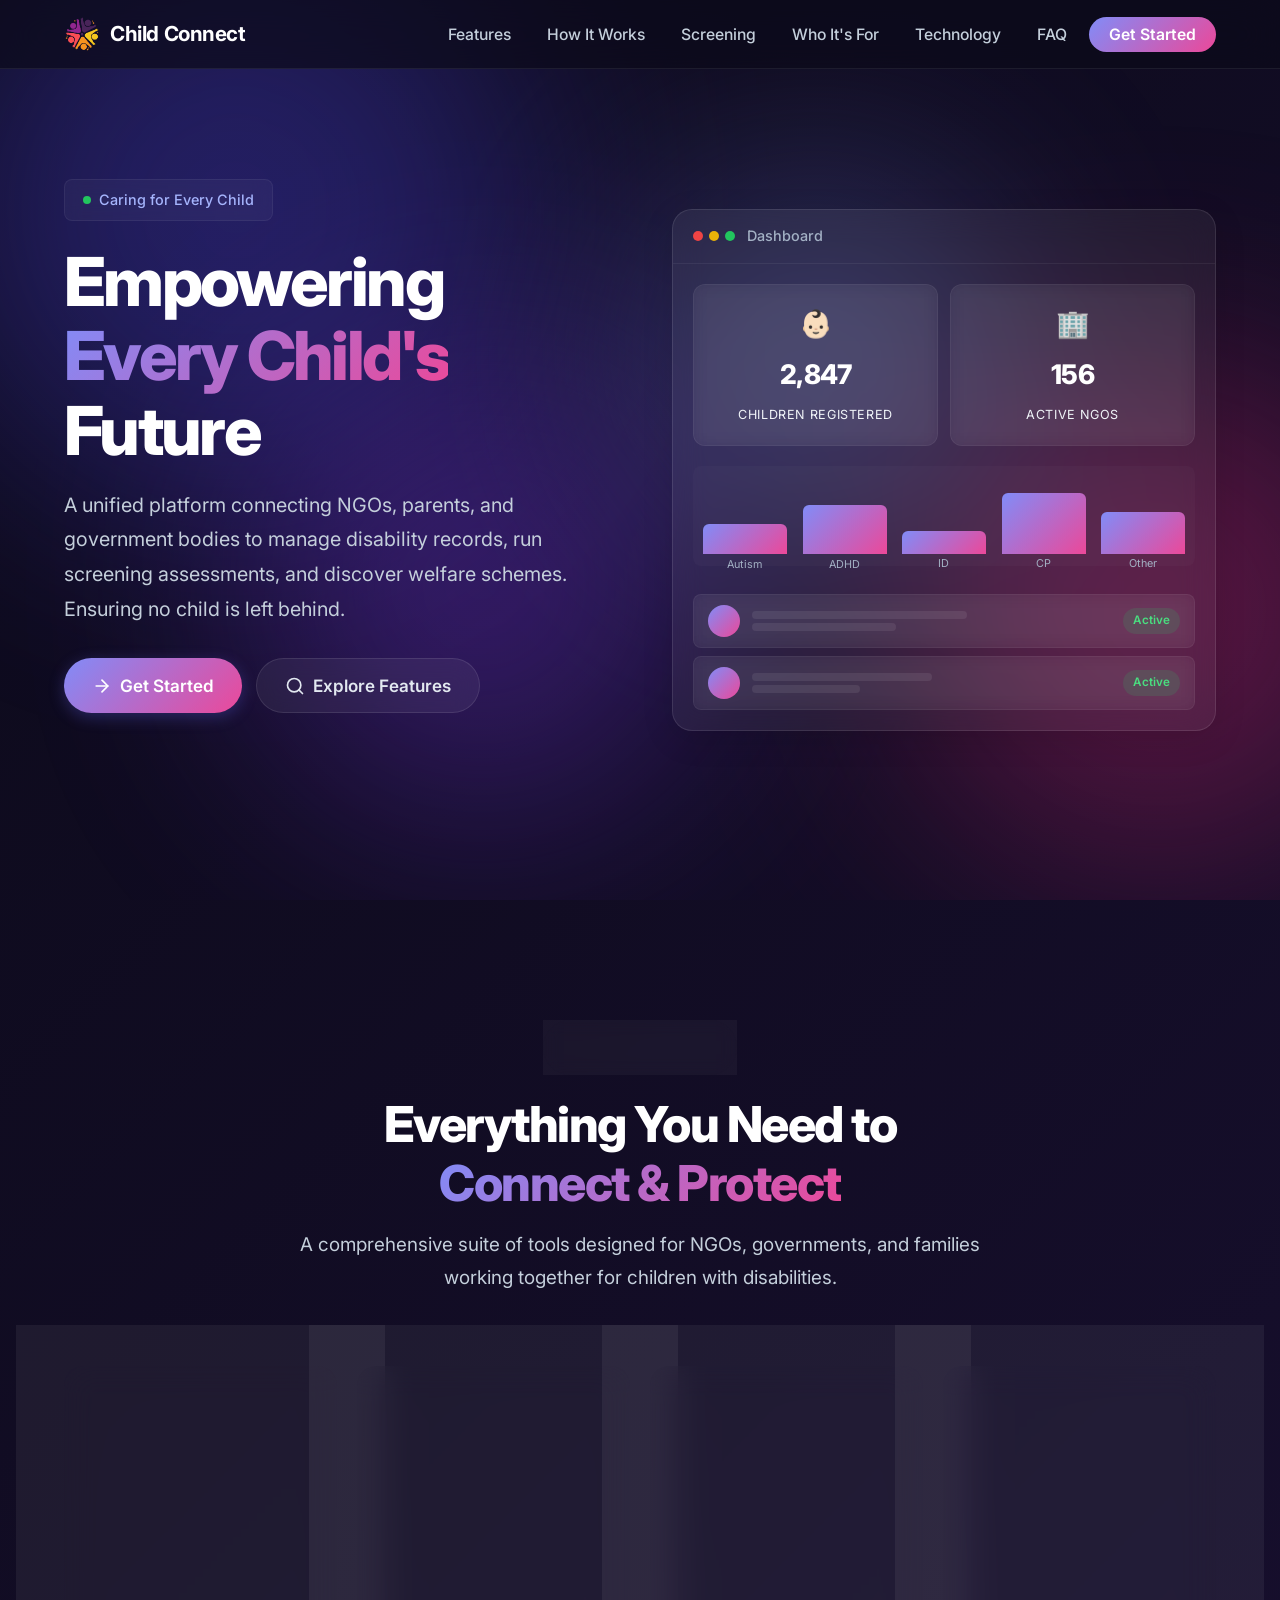
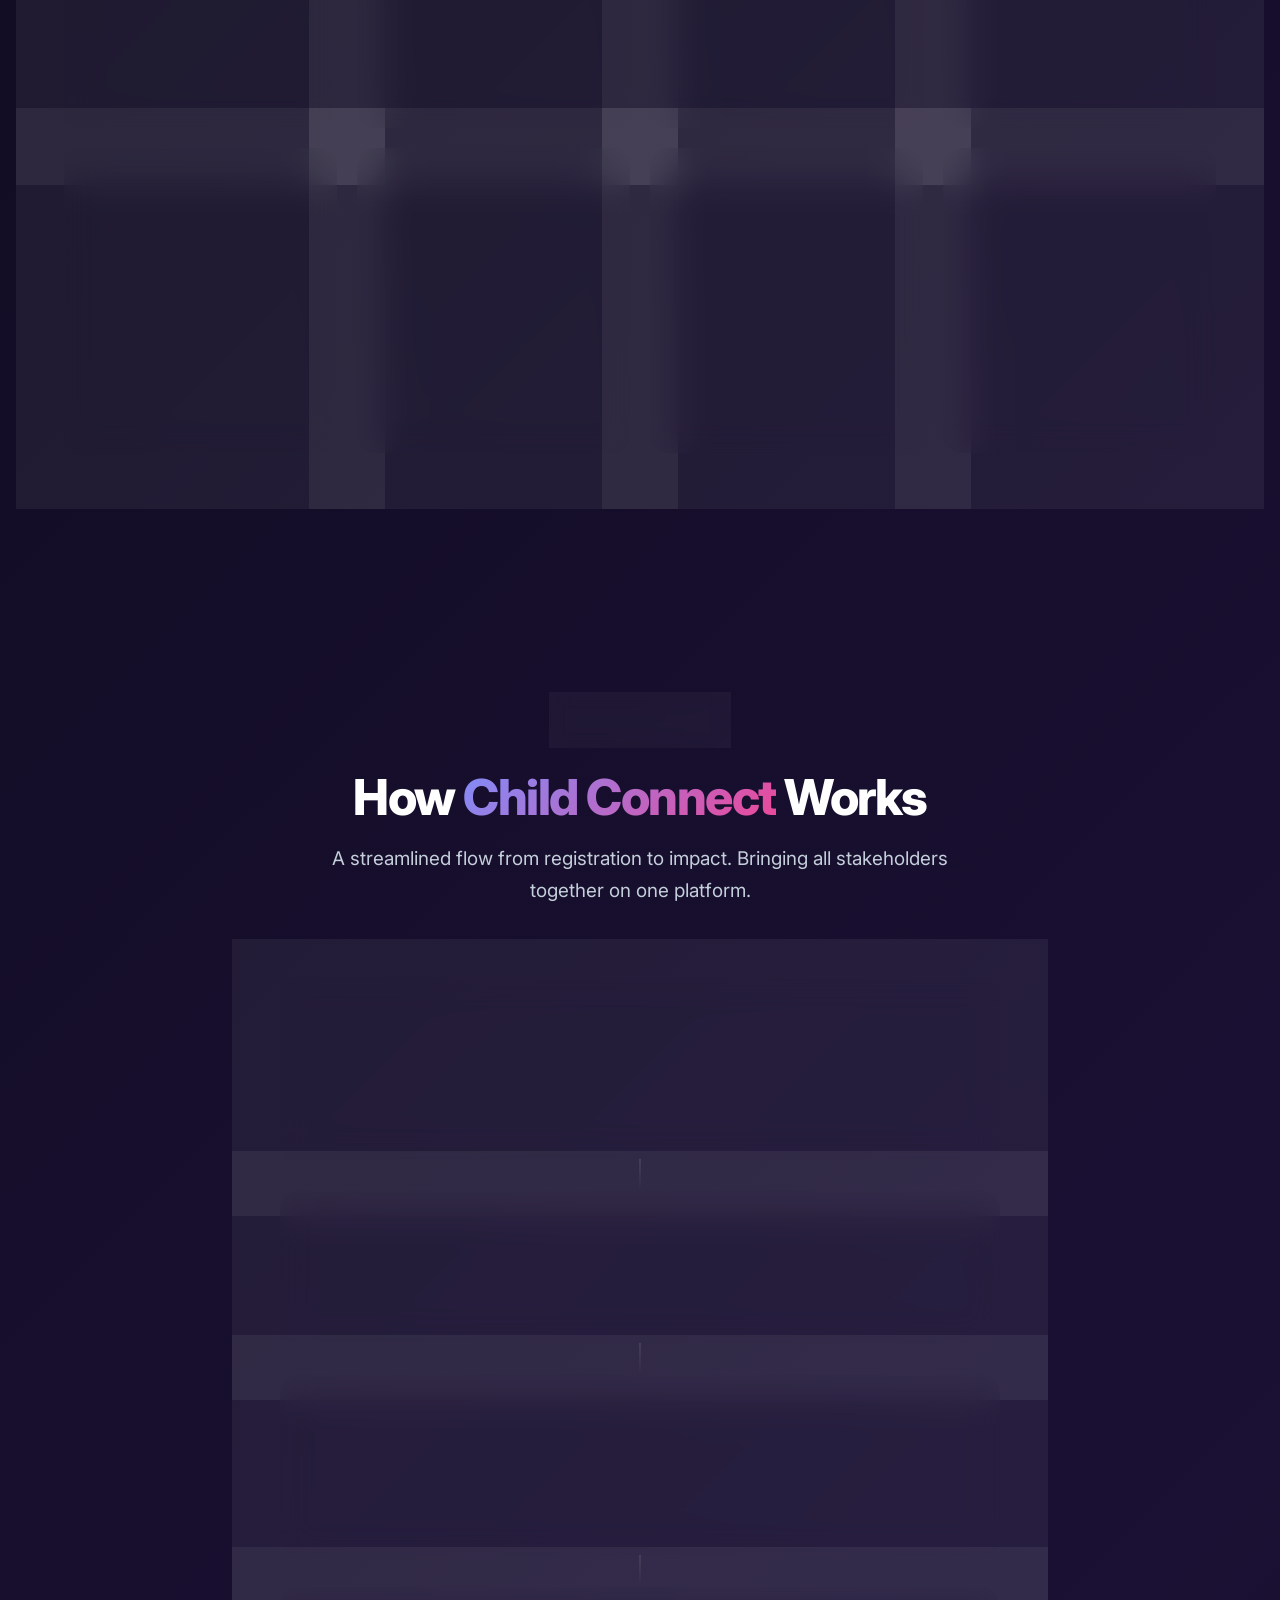
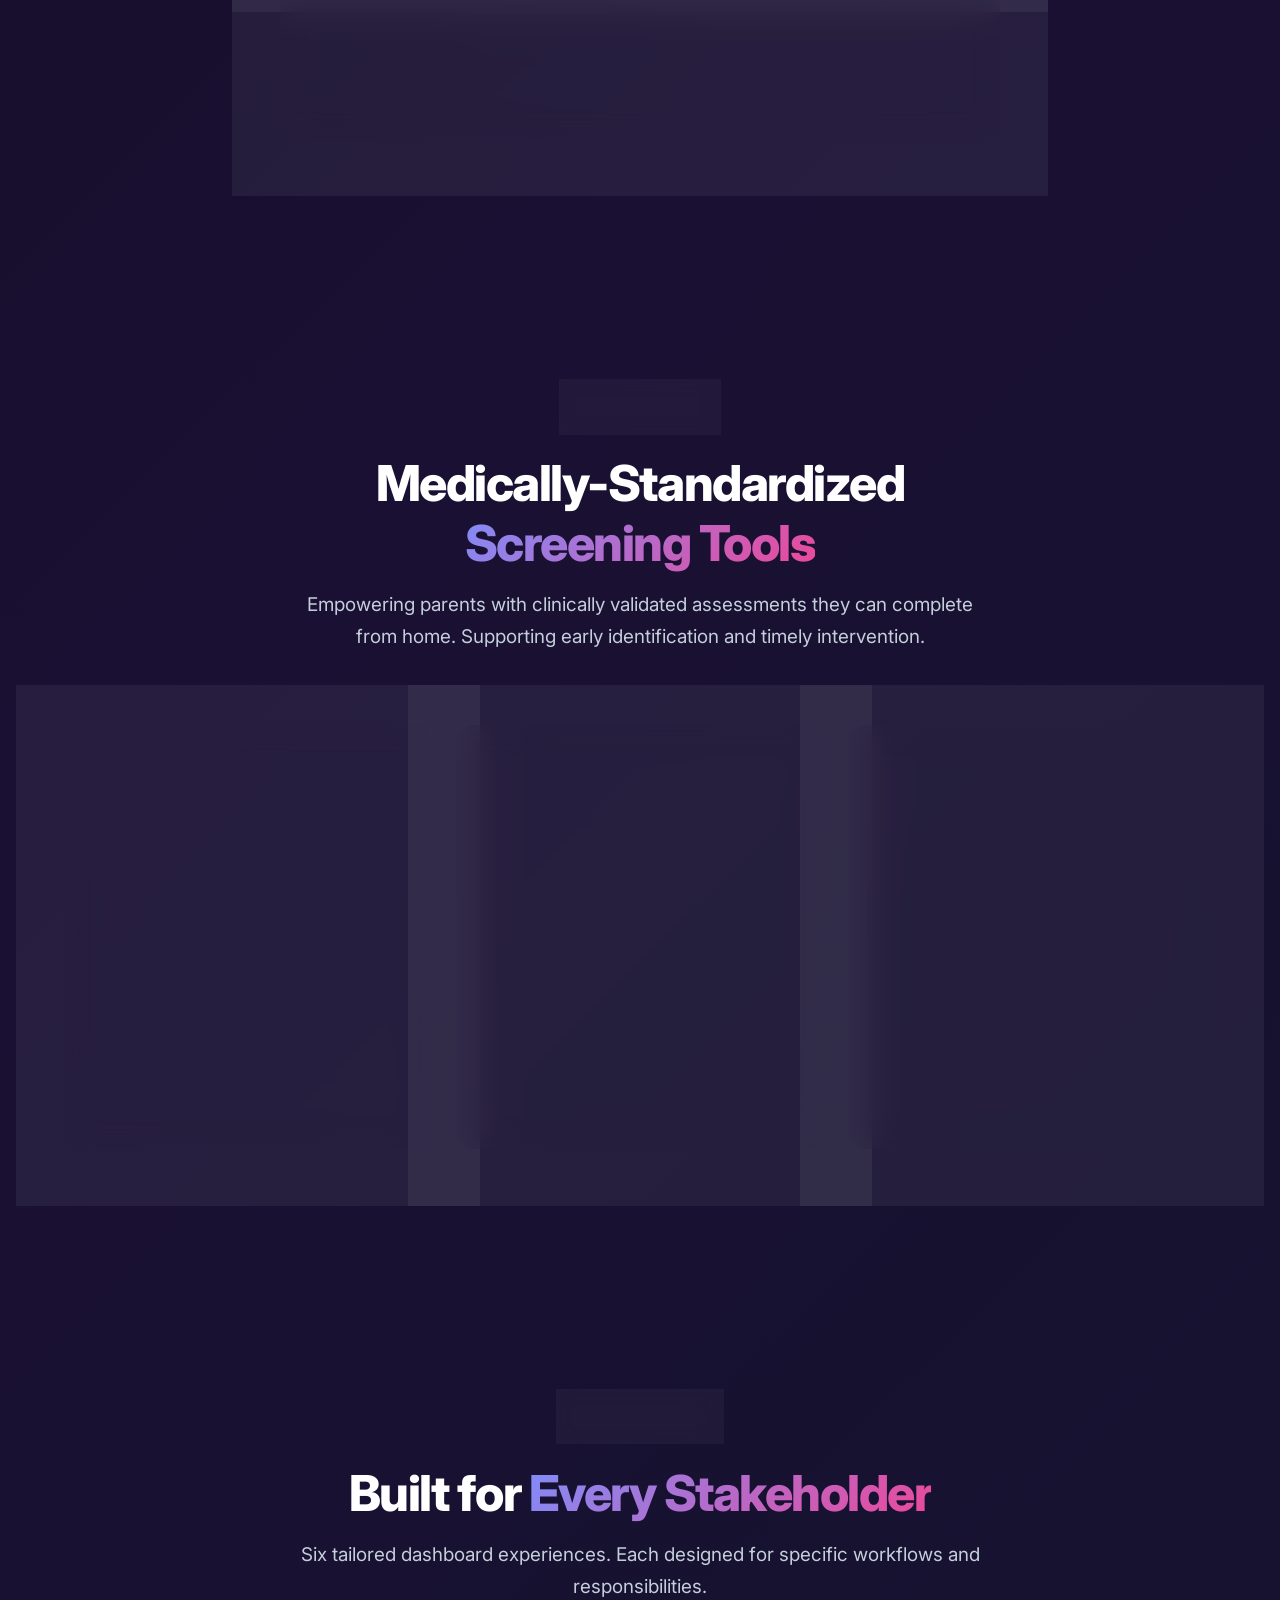
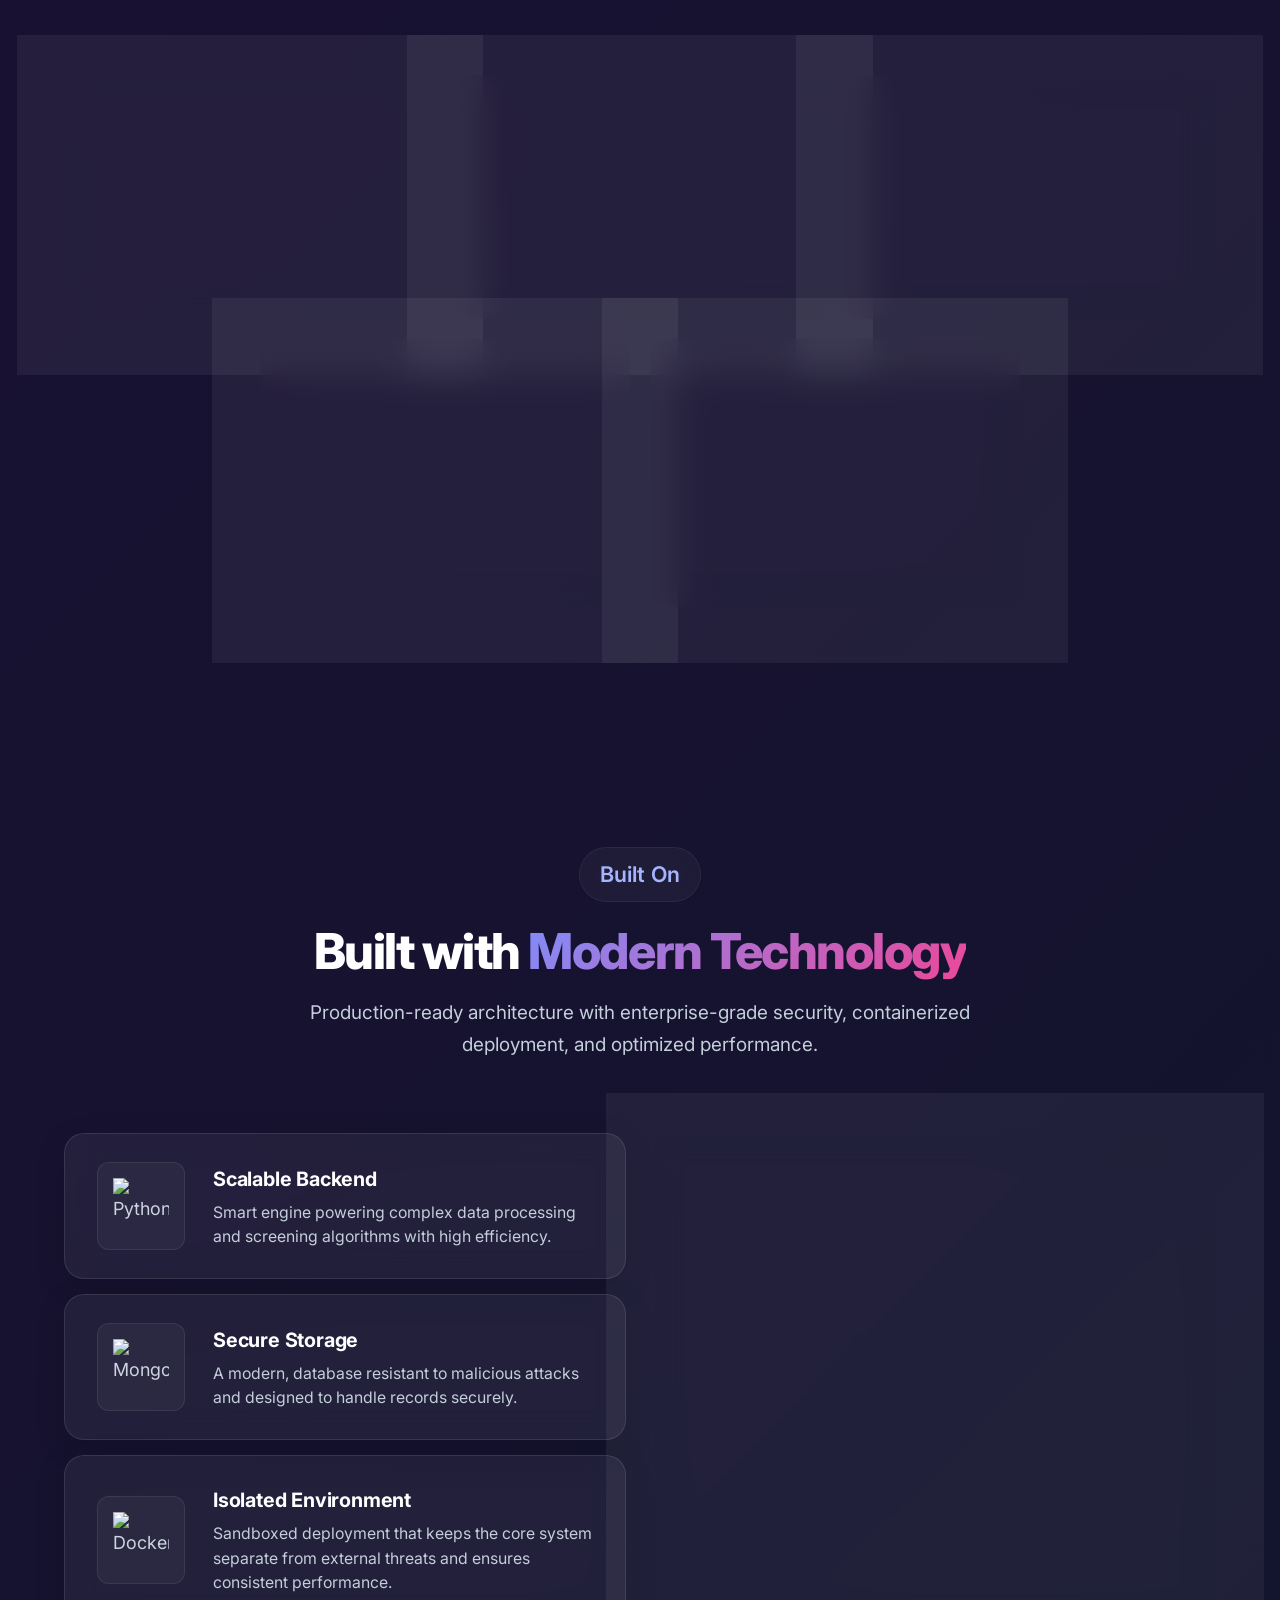
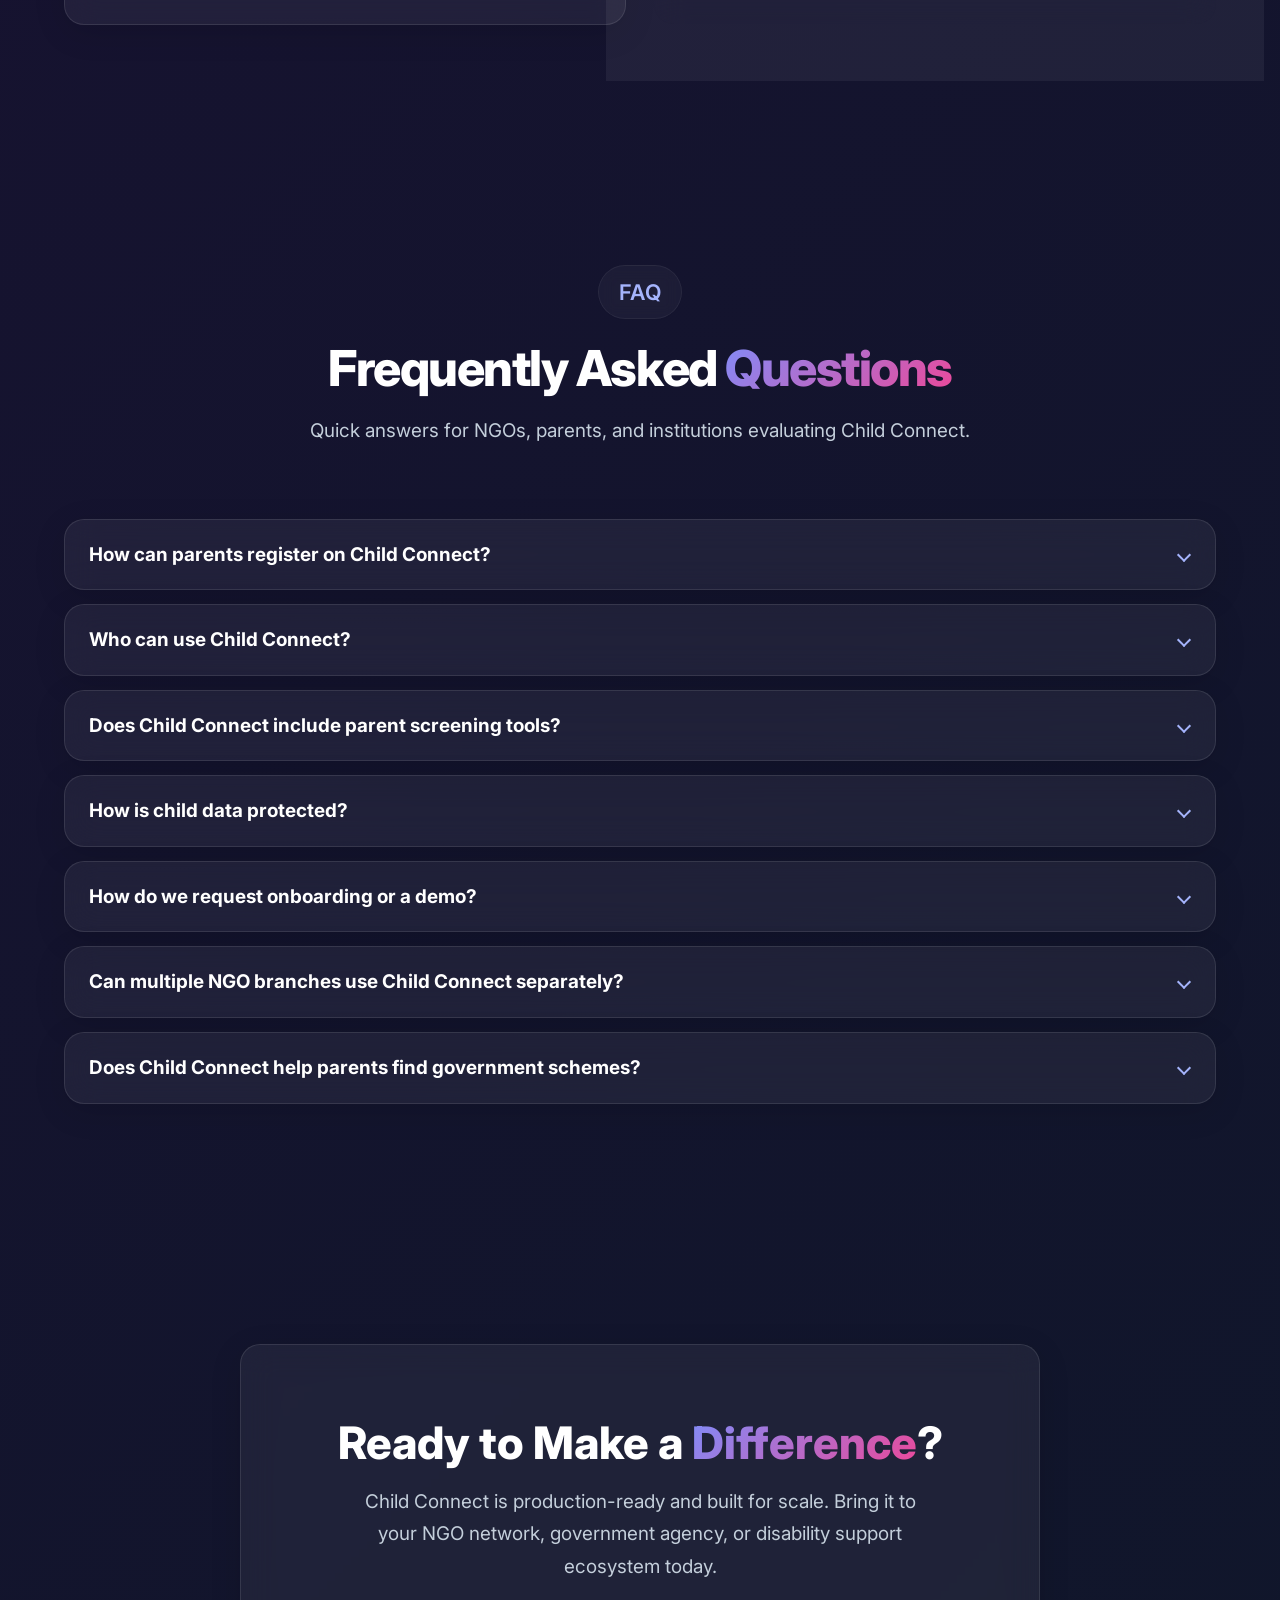
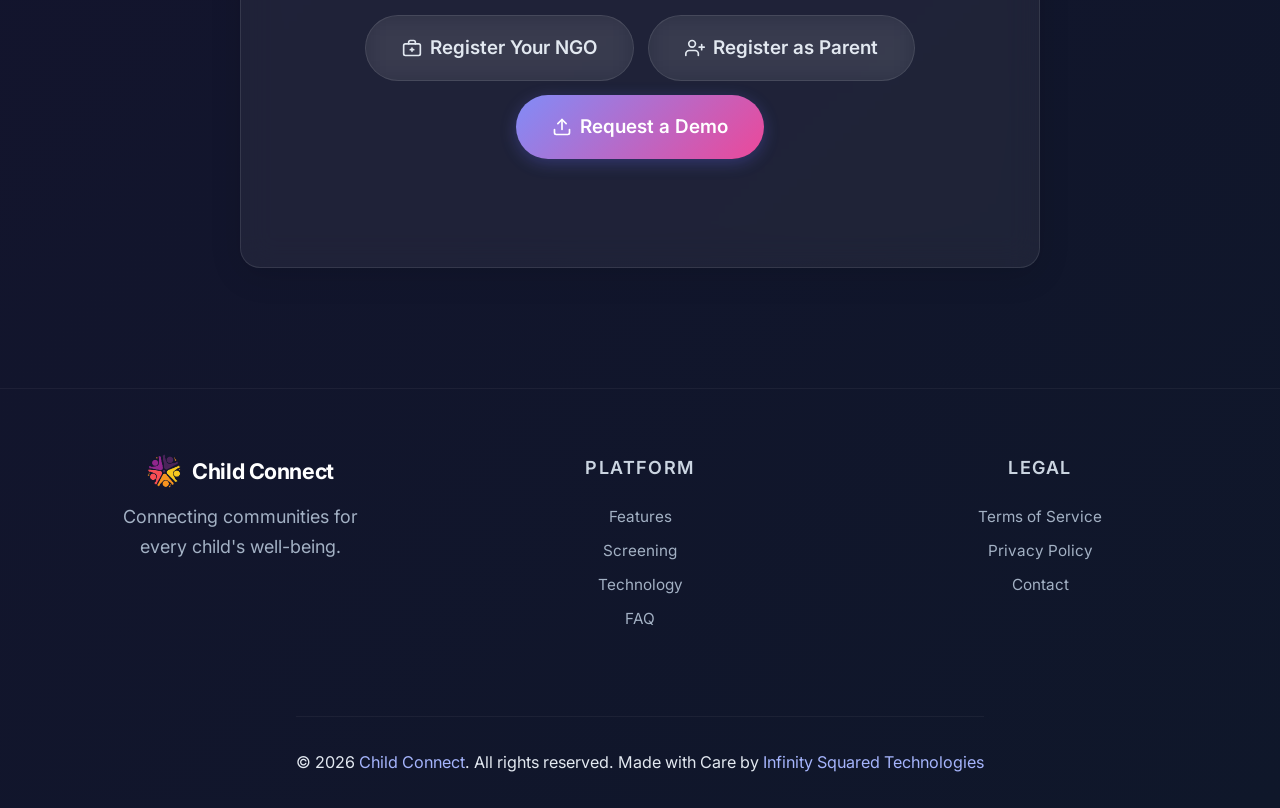
==== commit 4390c761: "Sync website from infinitysquaredtech/child-connect-app@0.7.2" ====
--- a/index.html
+++ b/index.html
@@ -98,11 +98,11 @@
                         "url": "https://child-connect.in/",
                         "logo": "https://child-connect.in/assets/logos/alpha-logo-500.webp",
                         "description": "A centralized platform for managing disability records, screening tools, and welfare schemes for children.",
-                        "email": "contact@infinitysquaredtech.com",
+                        "email": "contact@child-connect.in",
                         "contactPoint": {
                             "@type": "ContactPoint",
                             "contactType": "sales",
-                            "email": "contact@infinitysquaredtech.com",
+                            "email": "contact@child-connect.in",
                             "availableLanguage": ["en"]
                         },
                         "sameAs": ["https://infinitysquaredtech.com"],
@@ -173,7 +173,7 @@
                         "name": "How can an NGO request a demo?",
                         "acceptedAnswer": {
                             "@type": "Answer",
-                            "text": "You can request a demo directly from this page using the Request a Demo action or by emailing contact@infinitysquaredtech.com."
+                            "text": "You can request a demo directly from this page using the Request a Demo action or by emailing contact@child-connect.in."
                         }
                     },
                     {
@@ -1224,8 +1224,8 @@
                         <p>
                             Use the Request a Demo action below or email
                             <a
-                                href="mailto:contact@infinitysquaredtech.com"
-                                >contact@infinitysquaredtech.com</a
+                                href="mailto:contact@child-connect.in"
+                                >contact@child-connect.in</a
                             >
                             to start your onboarding discussion.
                         </p>
@@ -1327,7 +1327,7 @@
                             Register as Parent
                         </a>
                         <a
-                            href="mailto:contact@infinitysquaredtech.com?subject=Request%20a%20Demo%20-%20Child%20Connect"
+                            href="mailto:contact@child-connect.in?subject=Request%20a%20Demo%20-%20Child%20Connect"
                             class="btn btn-primary btn-lg"
                         >
                             <svg
@@ -1383,7 +1383,7 @@
                         <h4>Legal</h4>
                         <a href="terms-of-service.html">Terms of Service</a>
                         <a href="privacy-policy.html">Privacy Policy</a>
-                        <a href="mailto:contact@infinitysquaredtech.com"
+                        <a href="mailto:contact@child-connect.in"
                             >Contact</a
                         >
                     </div>
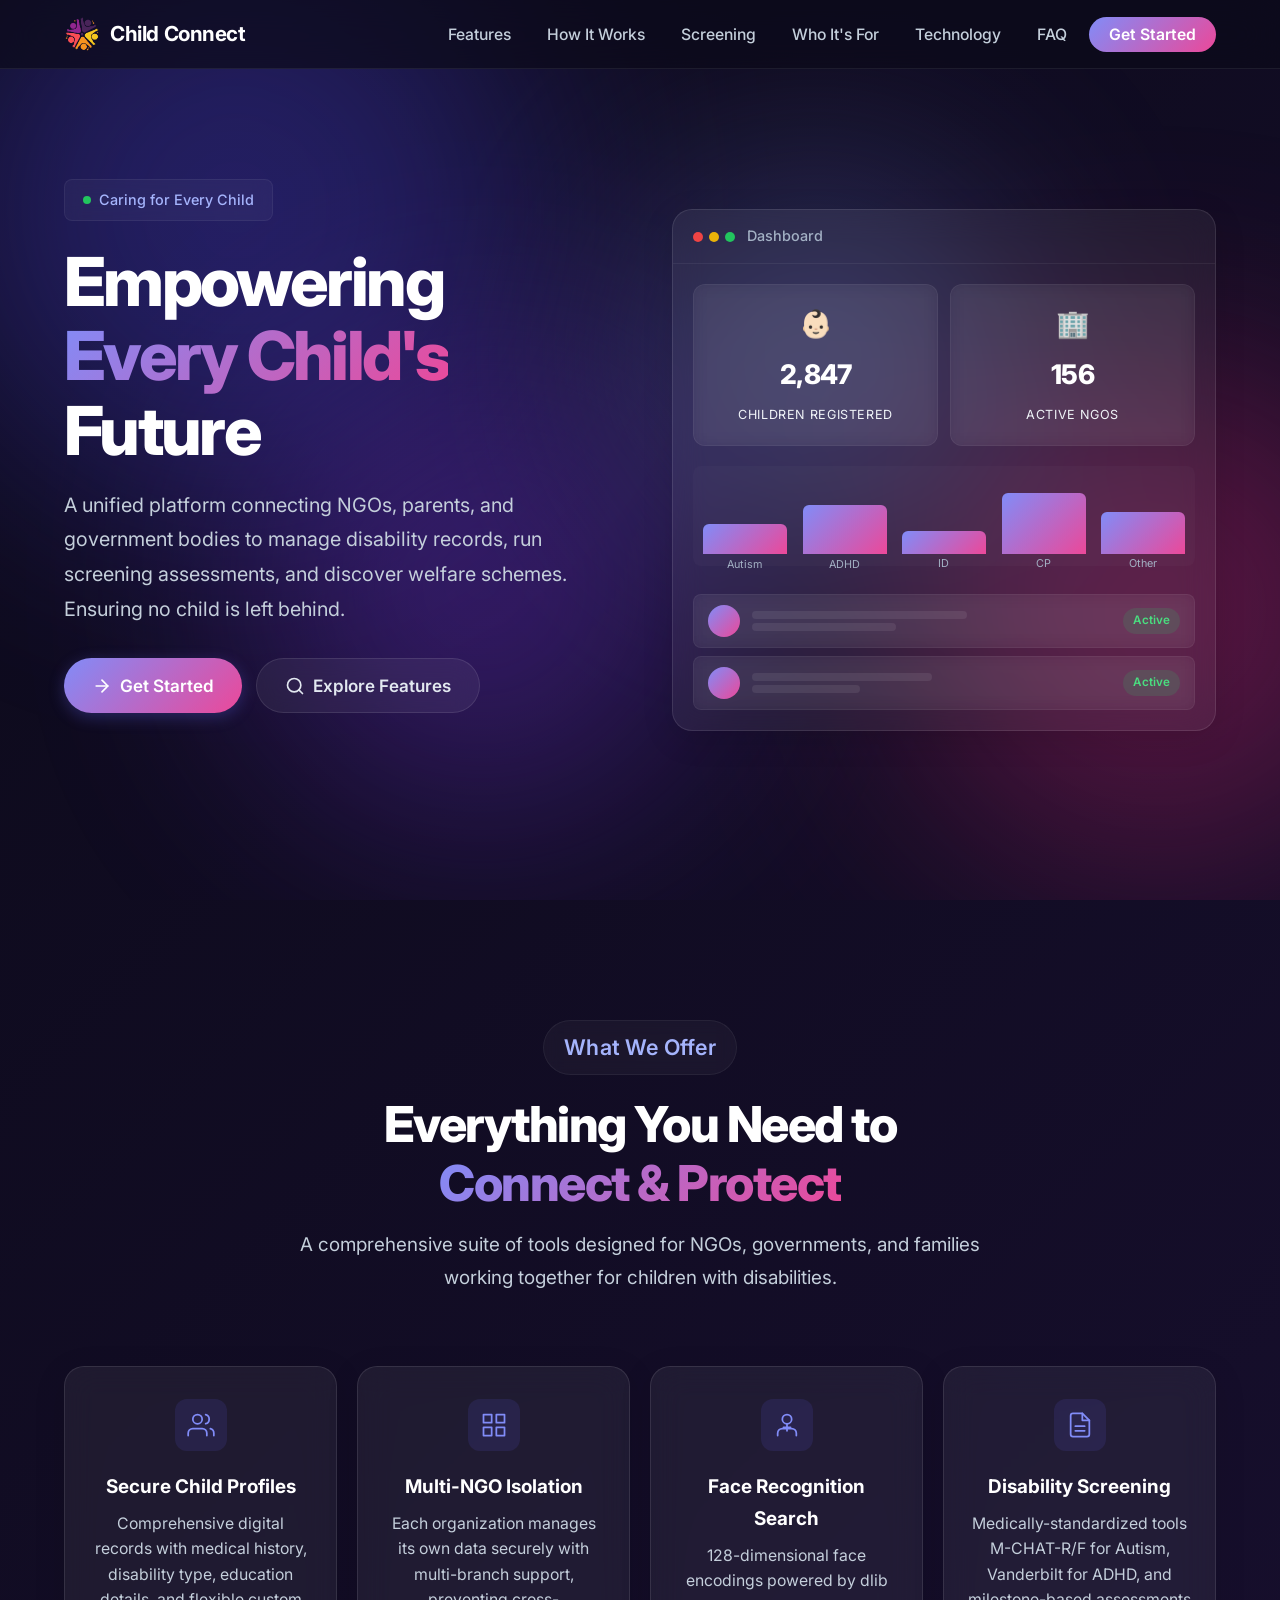
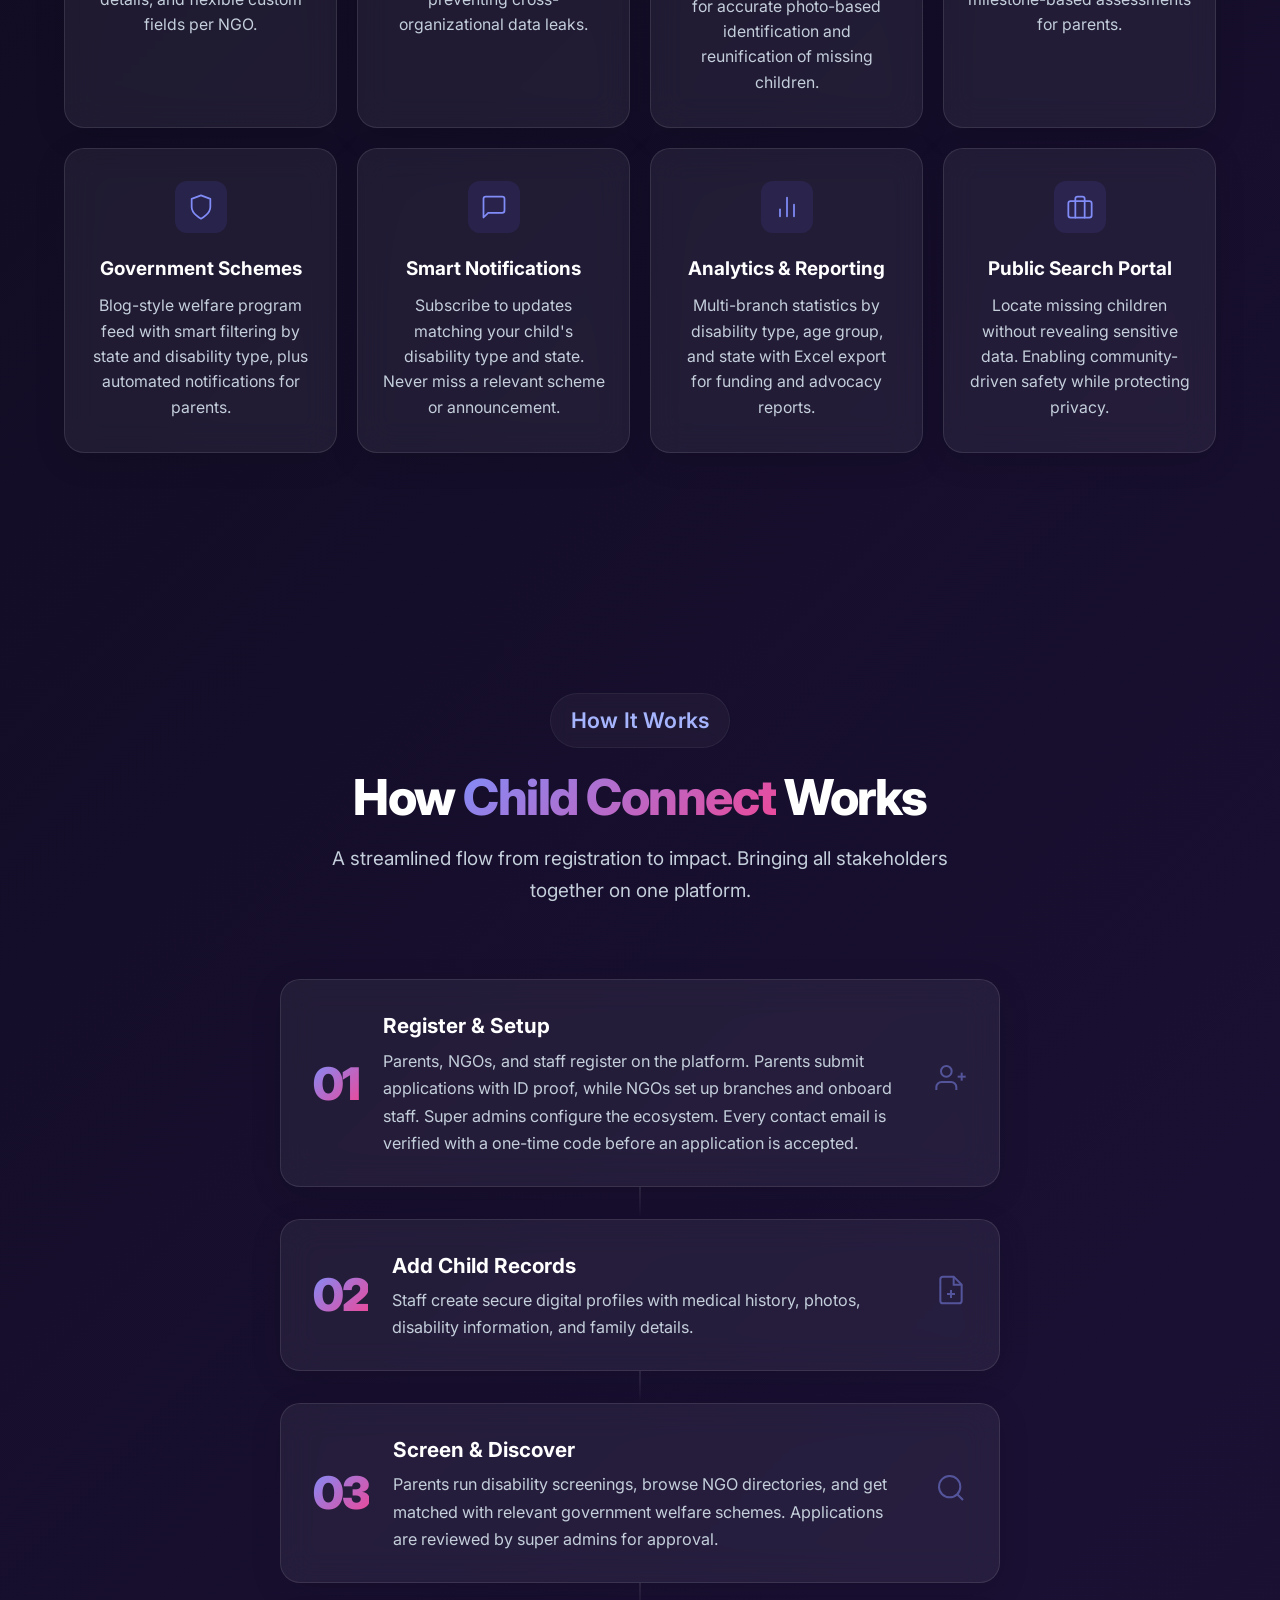
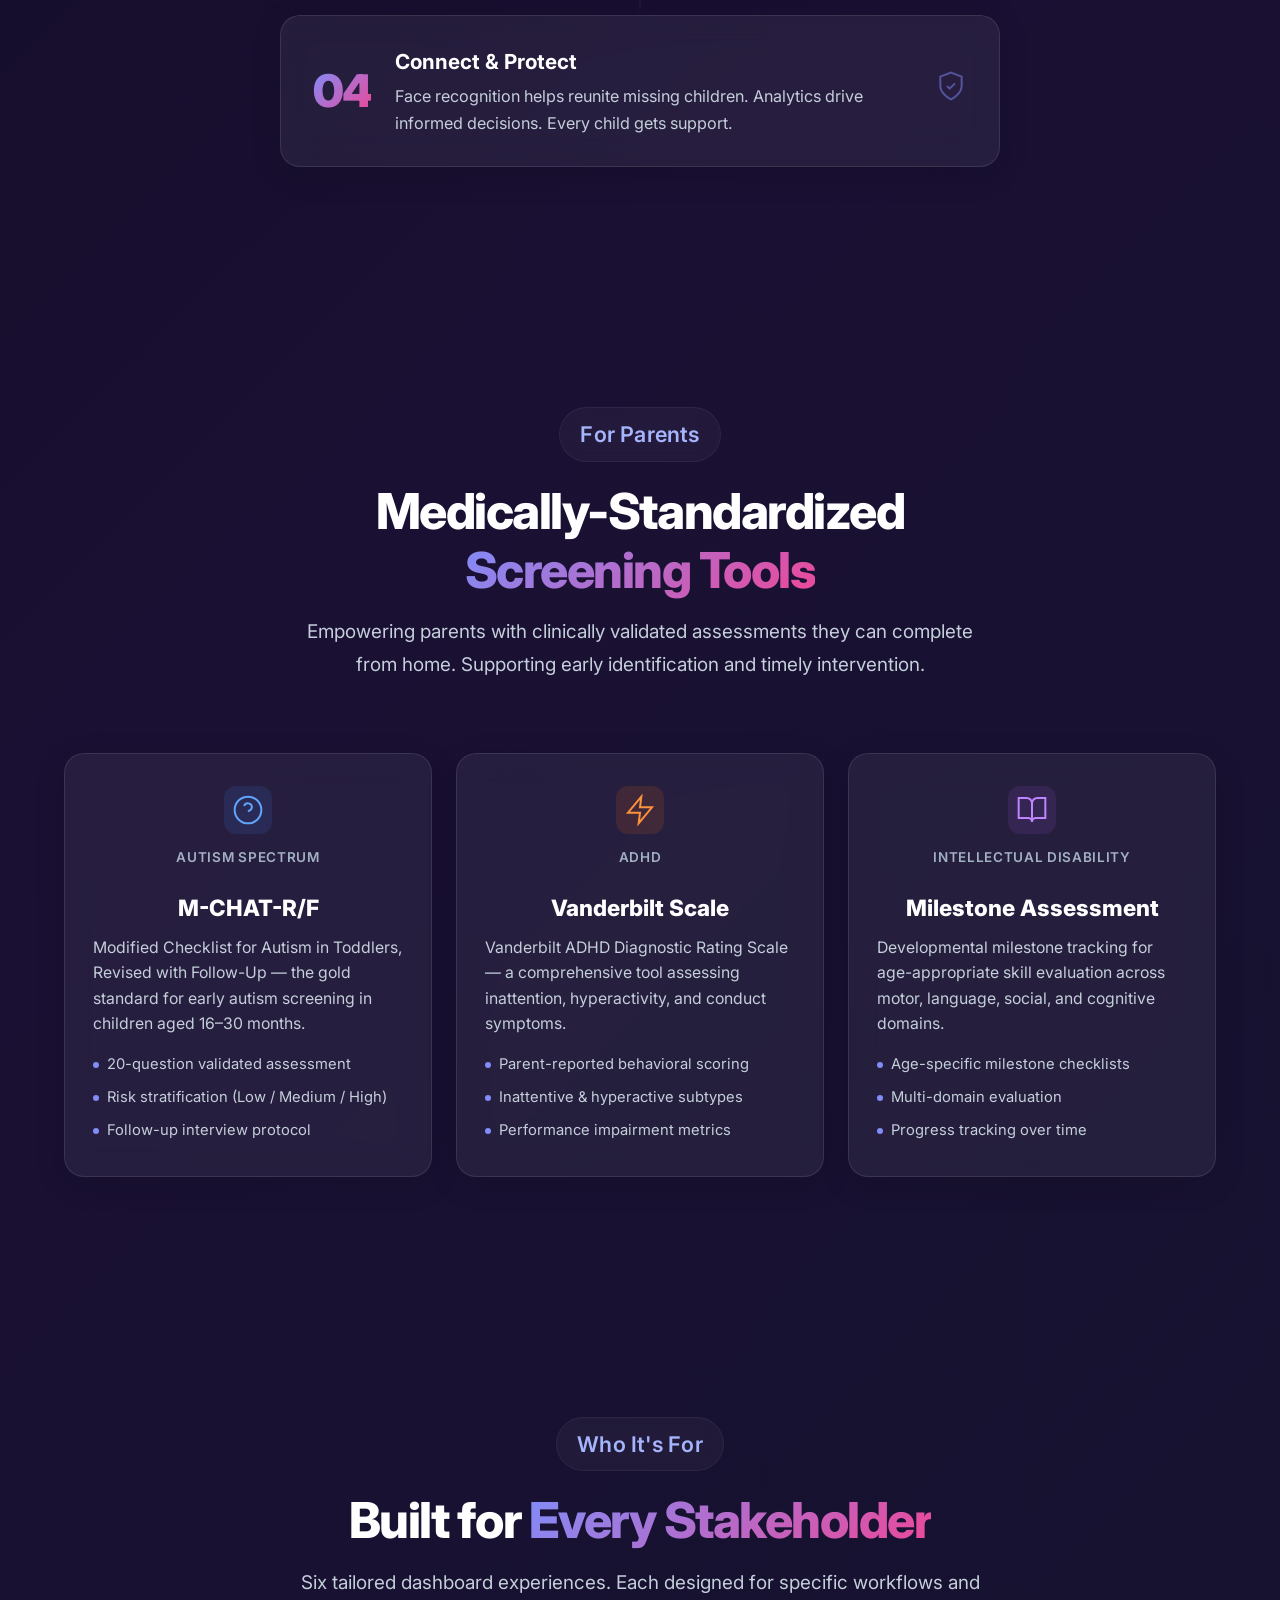
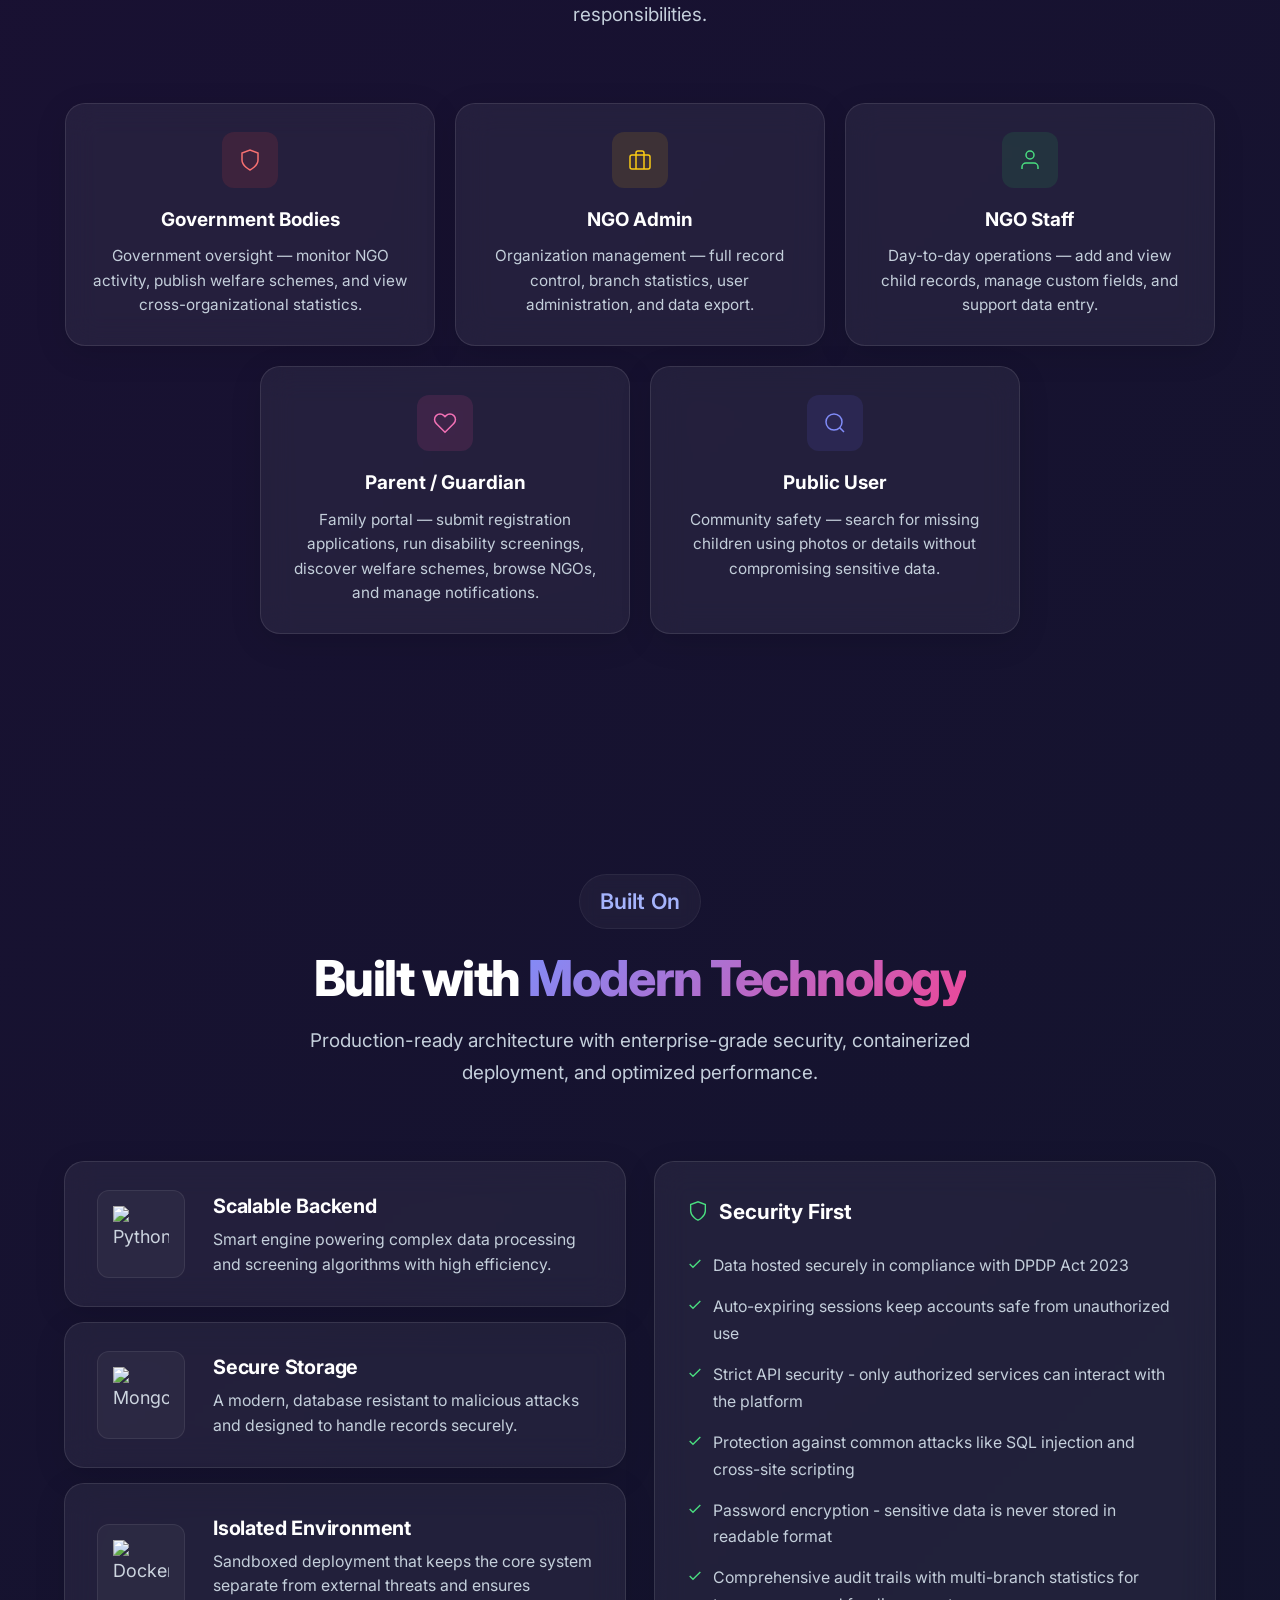
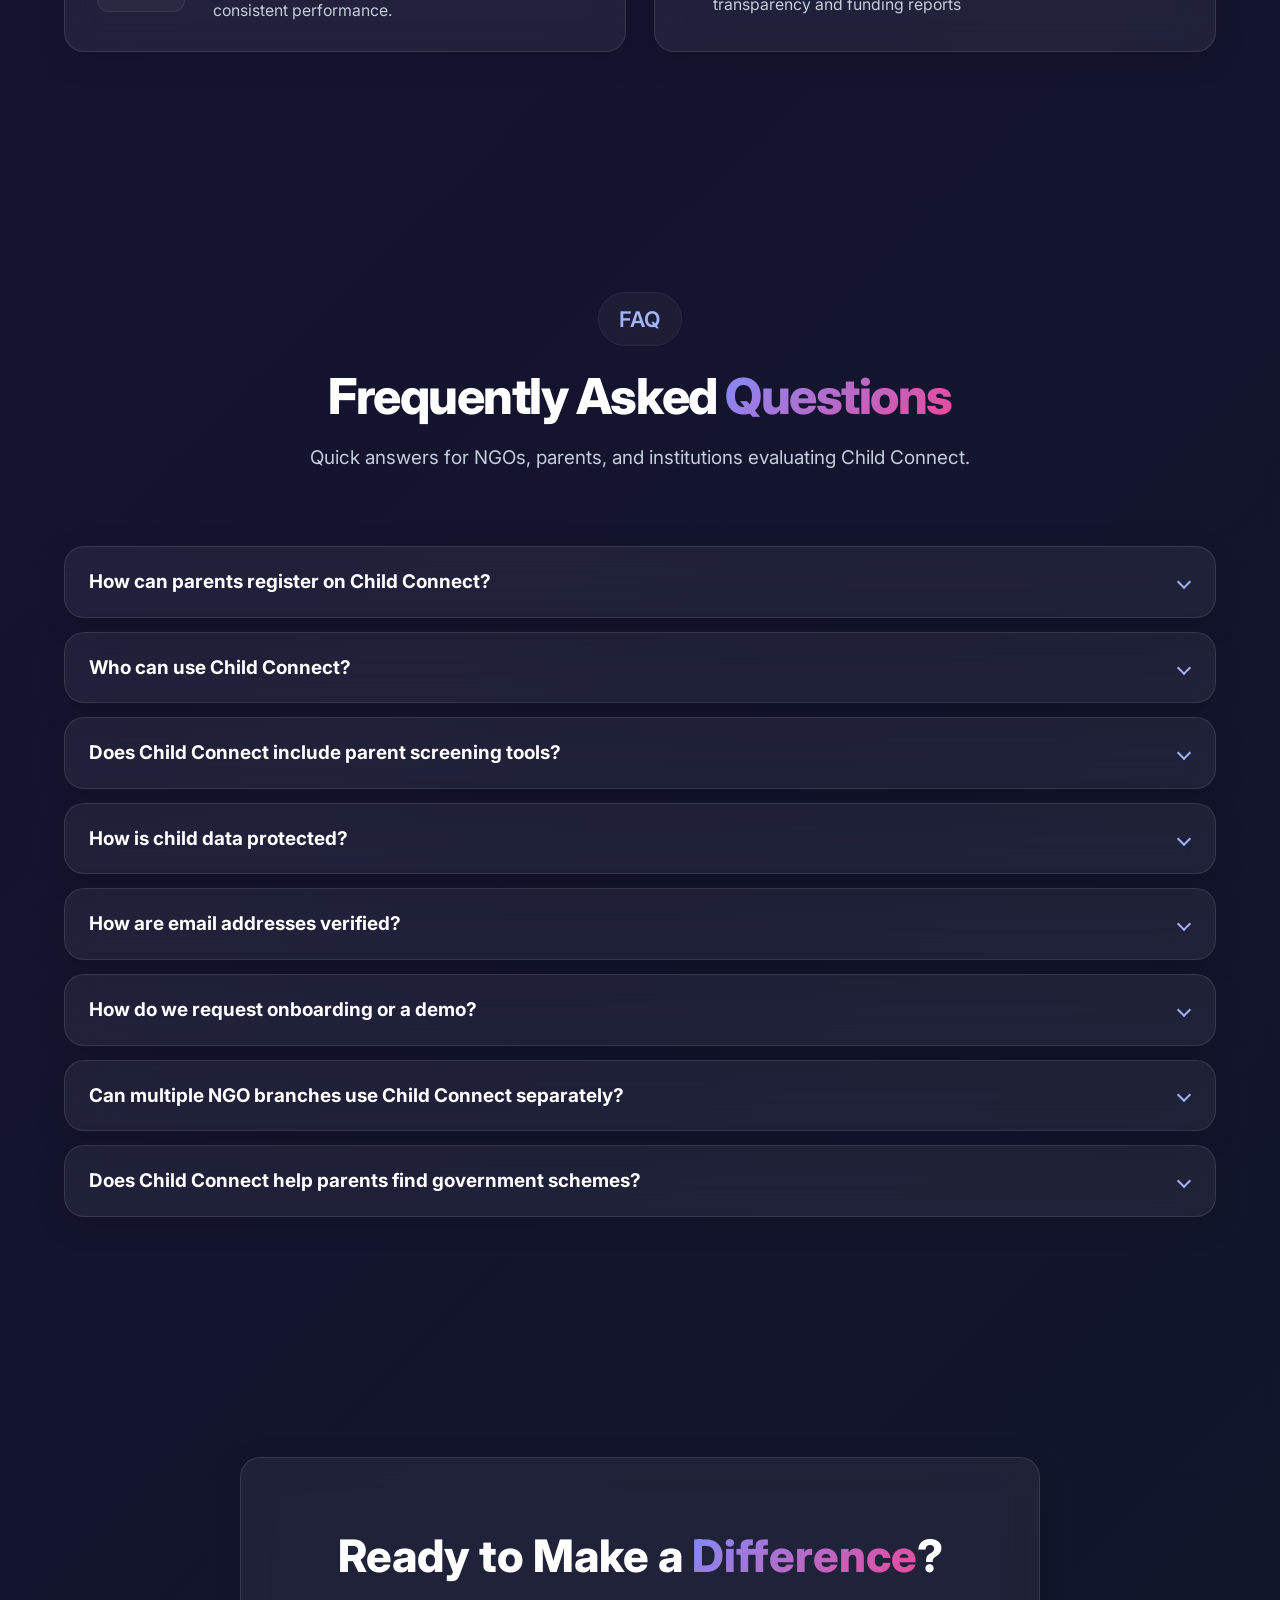
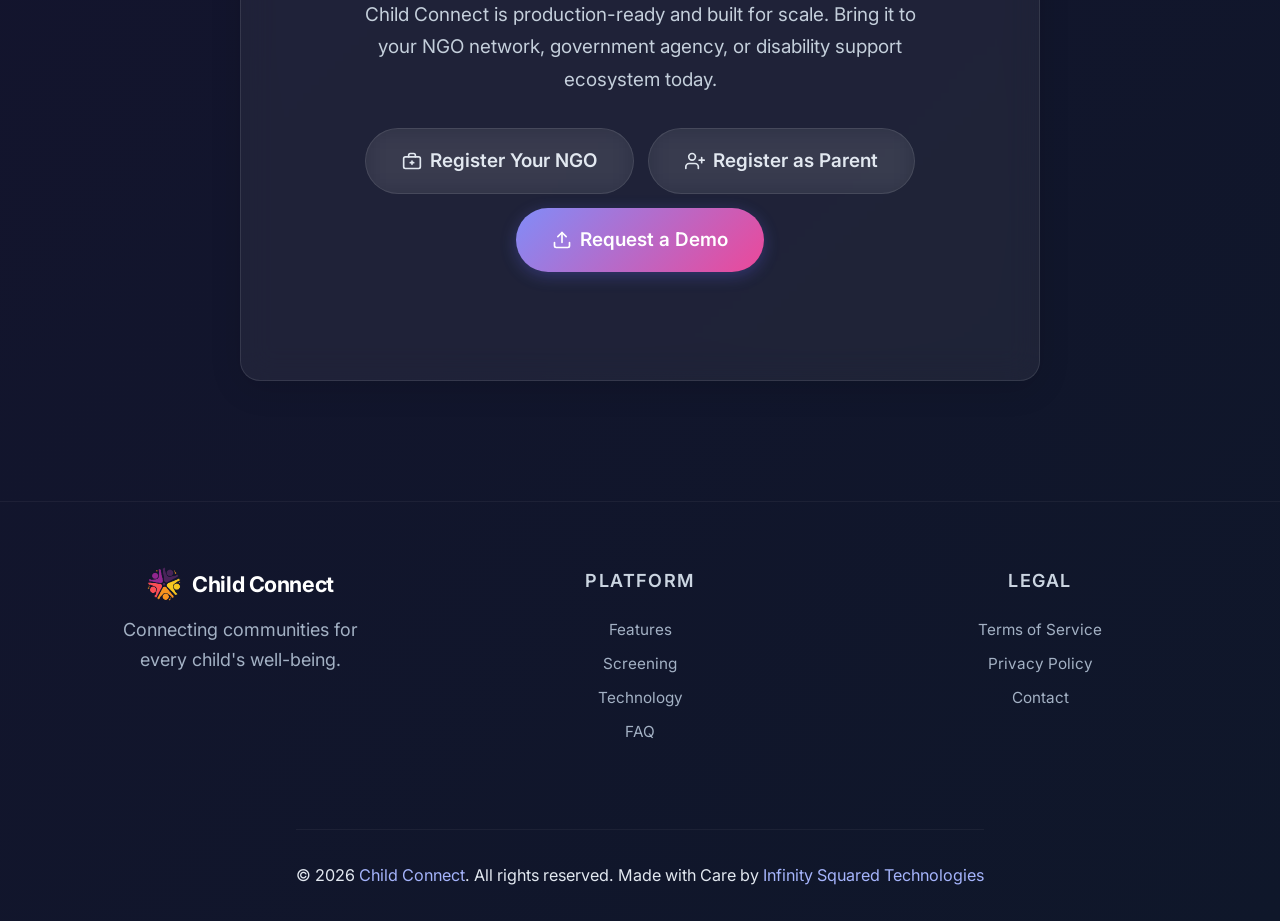
==== commit 41081ad8: "Sync website from infinitysquaredtech/child-connect-app@0.8.0" ====
--- a/index.html
+++ b/index.html
@@ -620,7 +620,9 @@
                             <p>
                                 Parents, NGOs, and staff register on the platform. Parents submit
                                 applications with ID proof, while NGOs set up branches and onboard
-                                staff. Super admins configure the ecosystem.
+                                staff. Super admins configure the ecosystem. Every contact email
+                                is verified with a one-time code before an application is
+                                accepted.
                             </p>
                         </div>
                         <div class="step-icon">
@@ -1218,9 +1220,24 @@
                         </p>
                     </details>
                     <details class="faq-item glass-card" data-aos>
-                        <summary>
-                            How do we request onboarding or a demo?
-                        </summary>
+                        <summary>How are email addresses verified?</summary>
+                        <p>
+                            When you submit an application, reset a password, or
+                            confirm a sensitive action (such as changing your
+                            contact details, deleting a record, or approving an
+                            application), Child Connect emails a short one-time
+                            code to your address. The action completes only after
+                            the code is entered, so requests stay tied to
+                            addresses their owners actually control. Codes expire
+                            within minutes and are never stored in plain text.
+                            Questions? Email
+                            <a href="mailto:contact@child-connect.in"
+                                >contact@child-connect.in</a
+                            >.
+                        </p>
+                    </details>
+                    <details class="faq-item glass-card" data-aos>
+                        <summary>How do we request onboarding or a demo?</summary>
                         <p>
                             Use the Request a Demo action below or email
                             <a
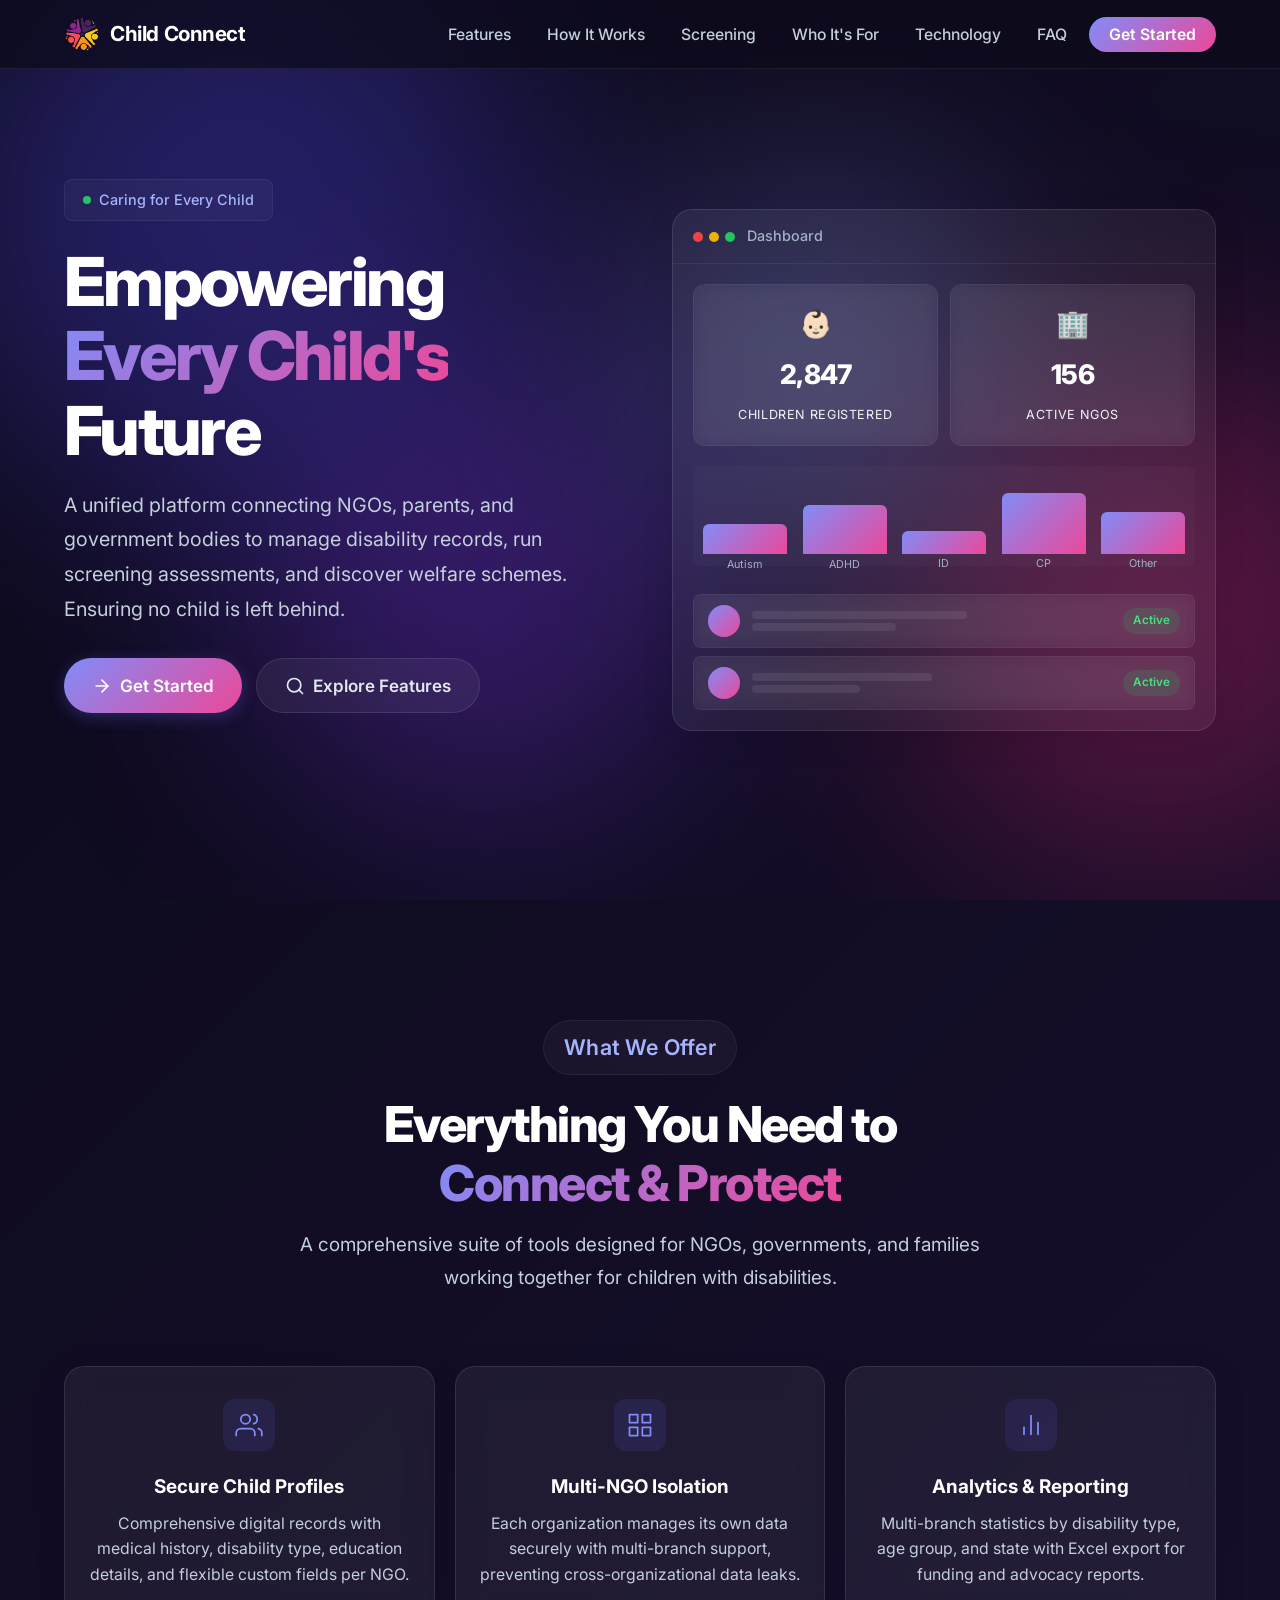
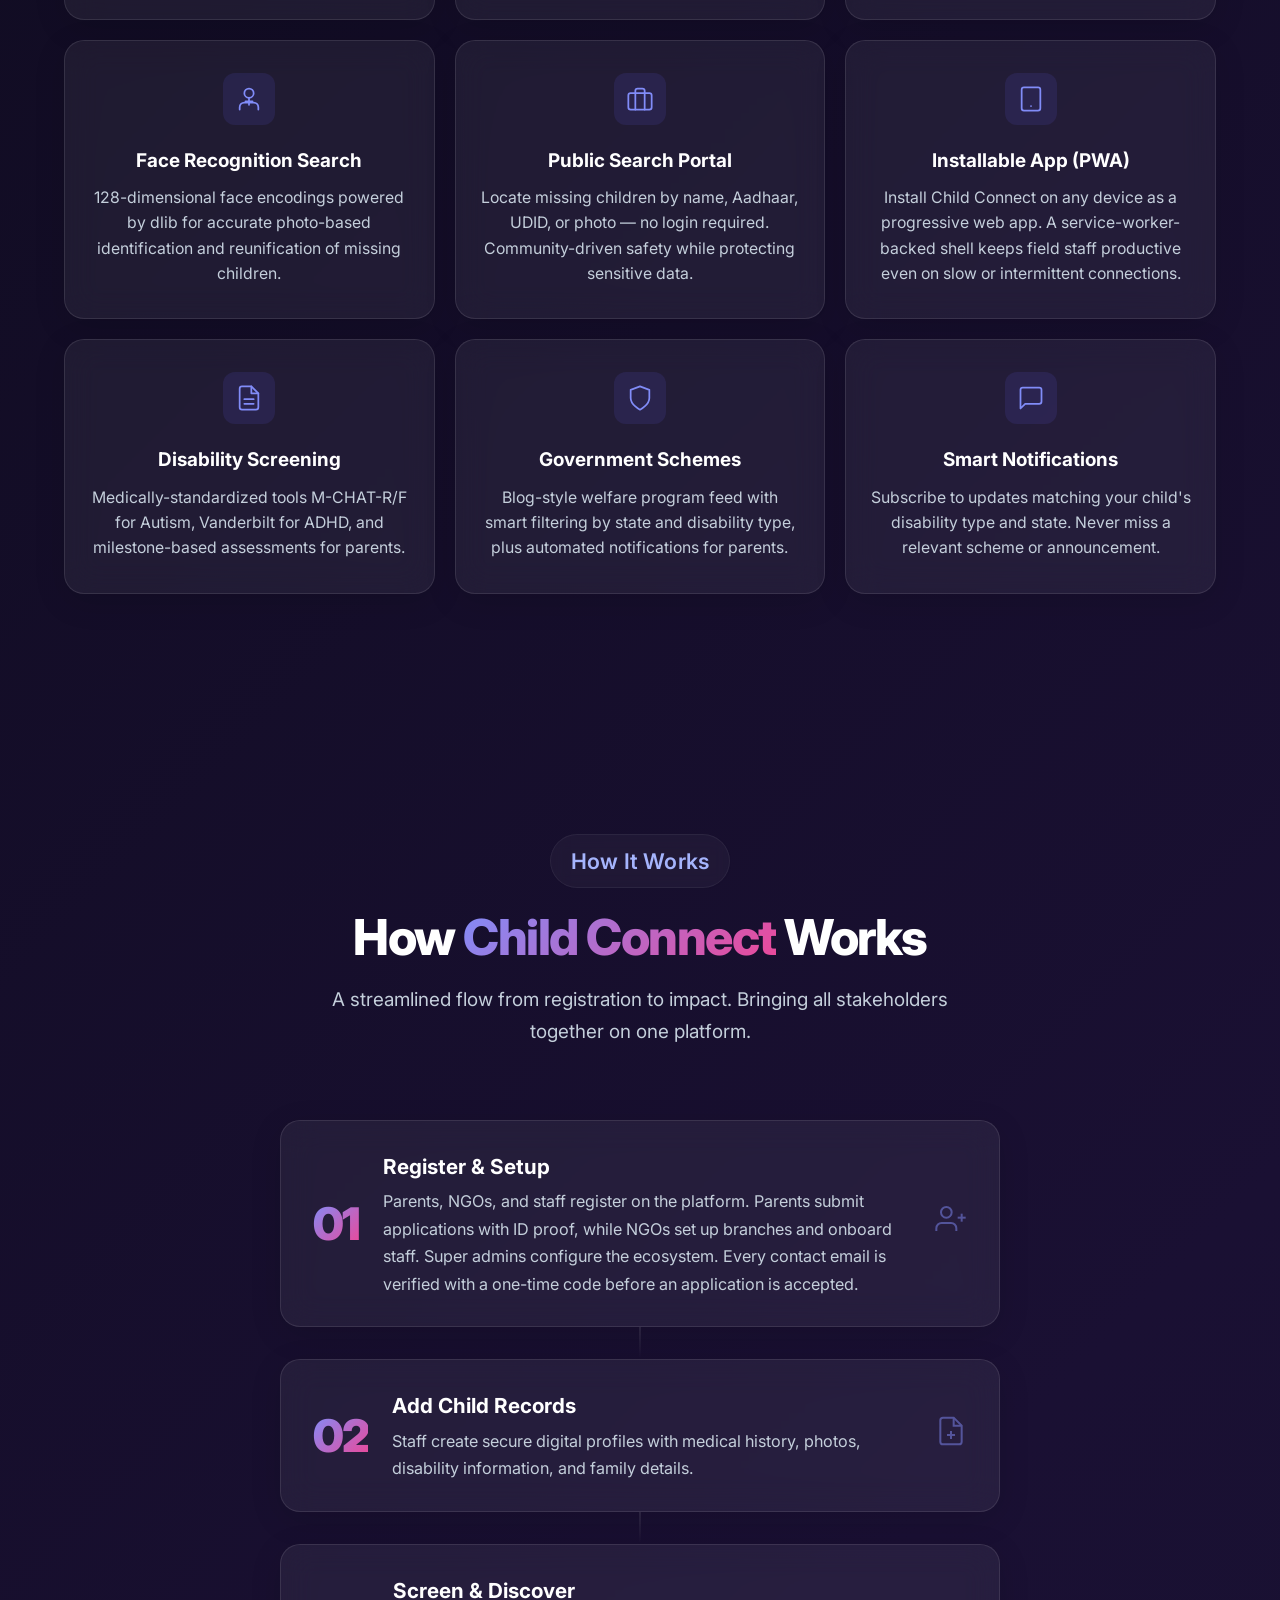
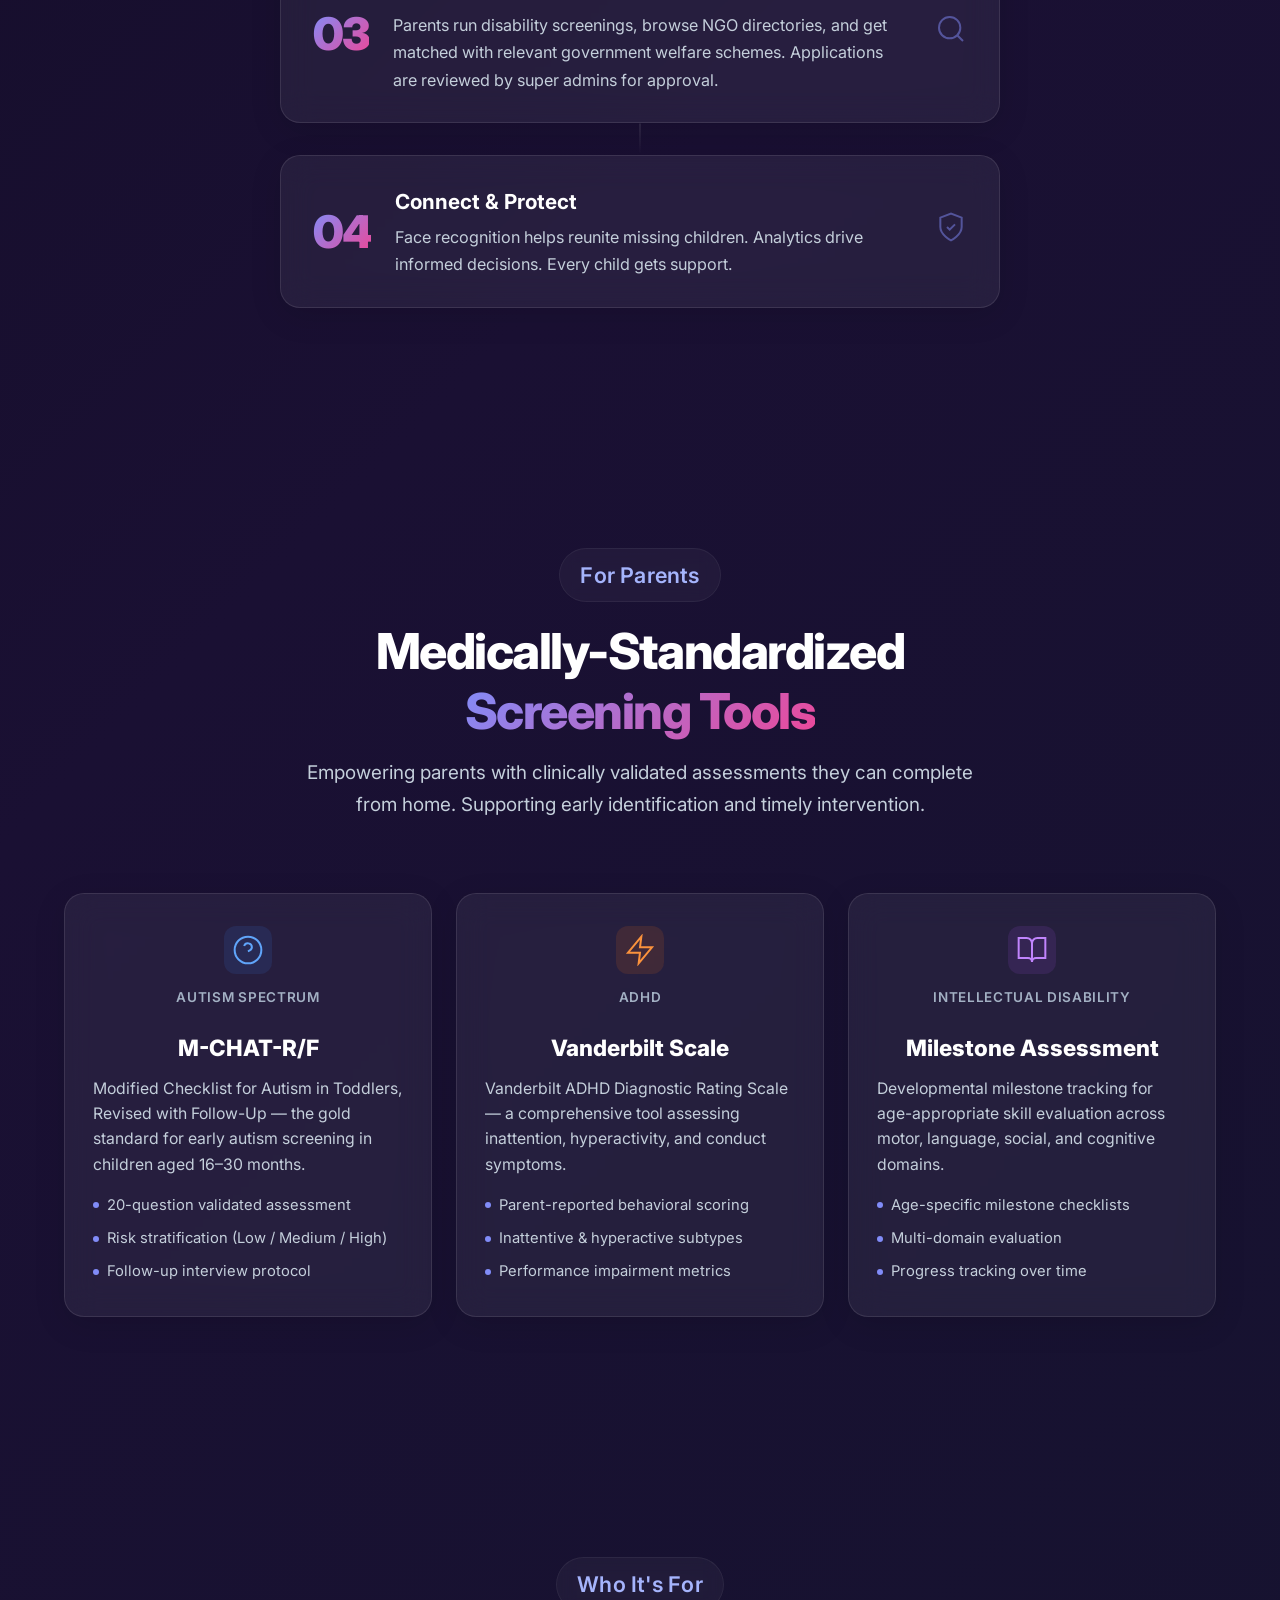
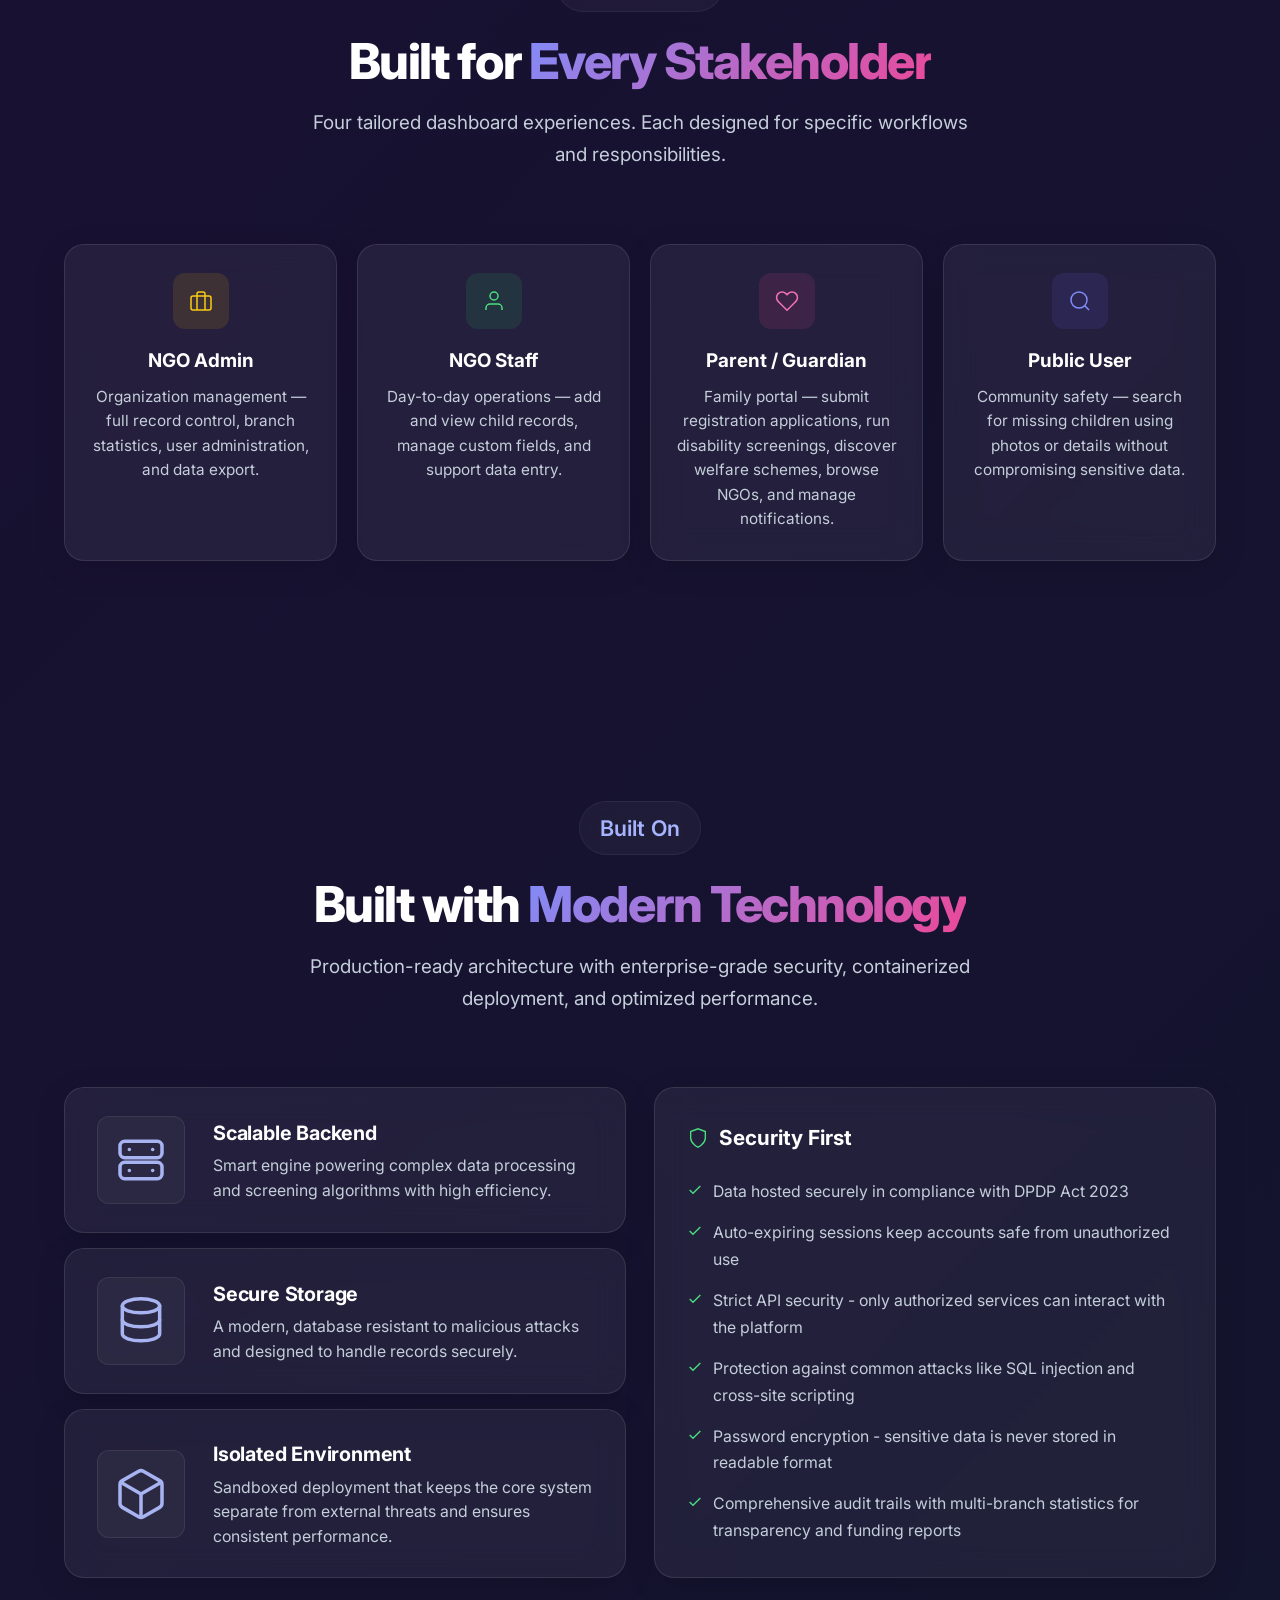
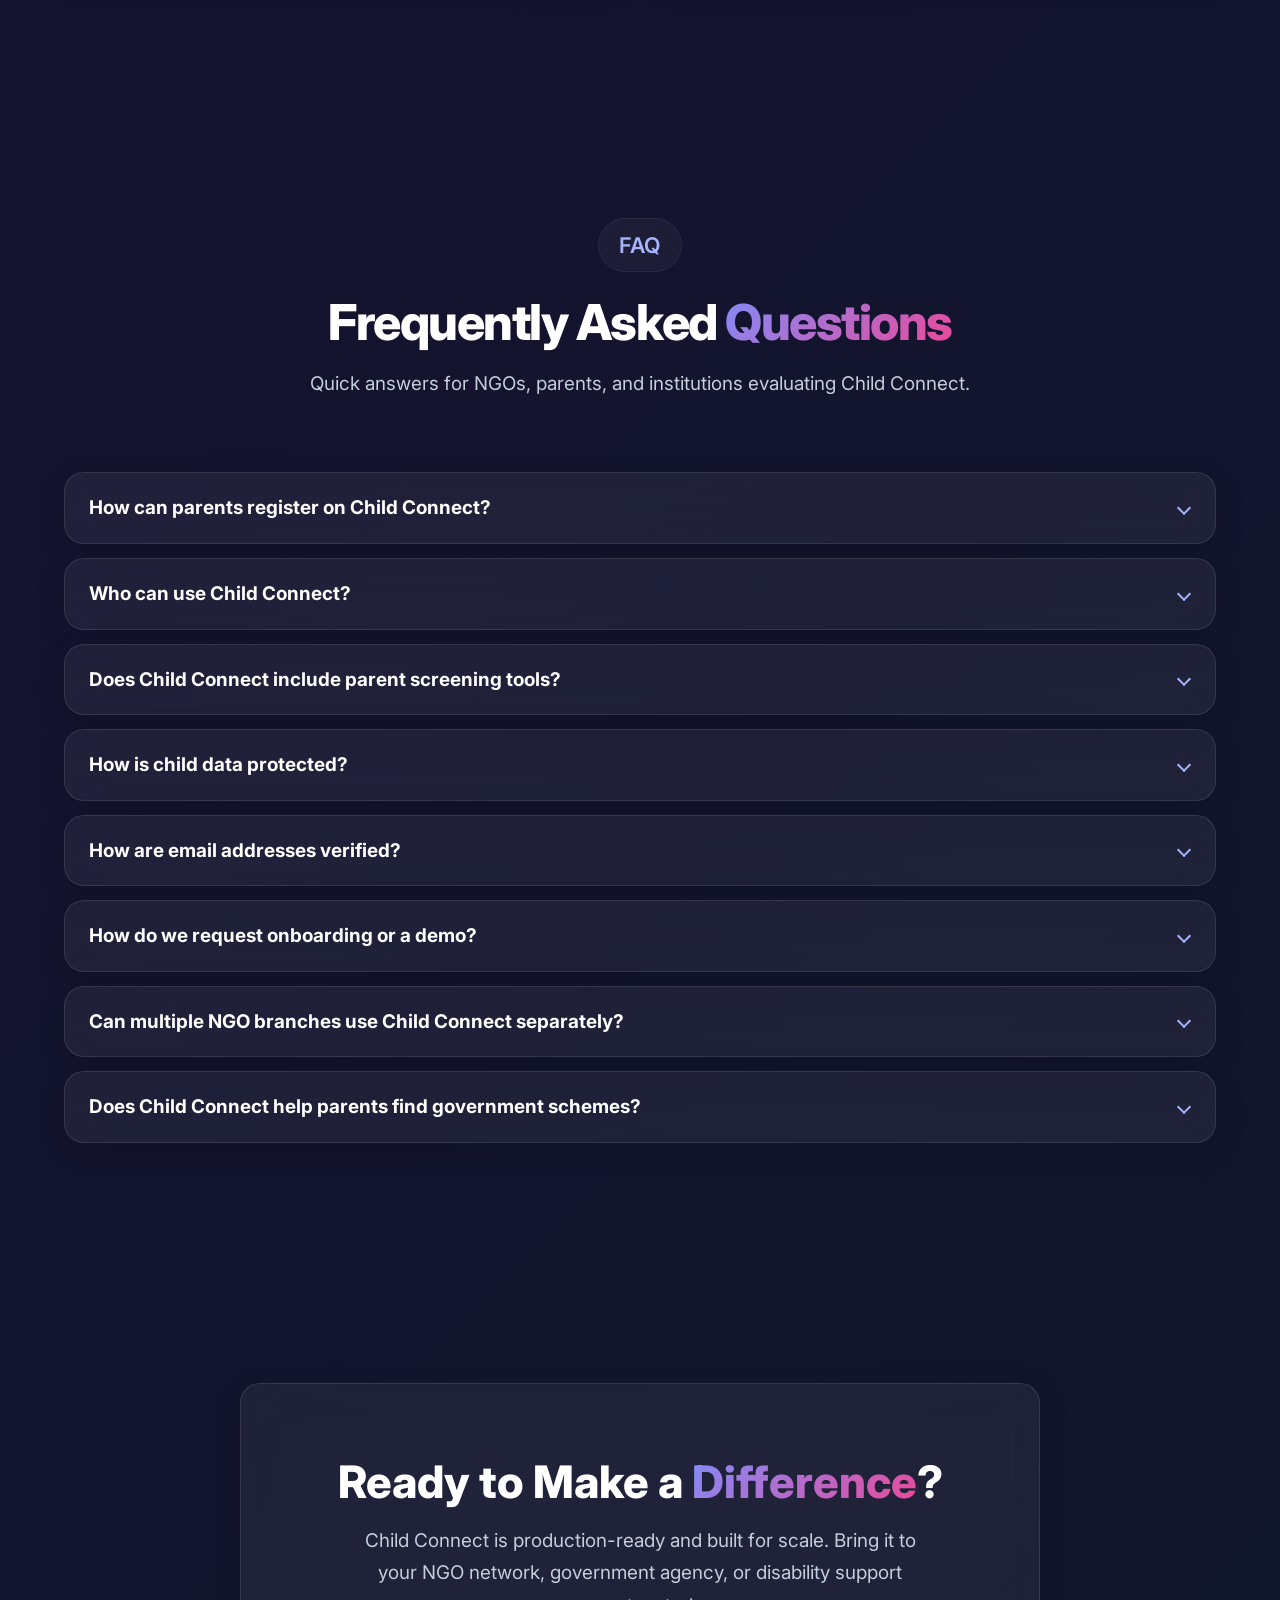
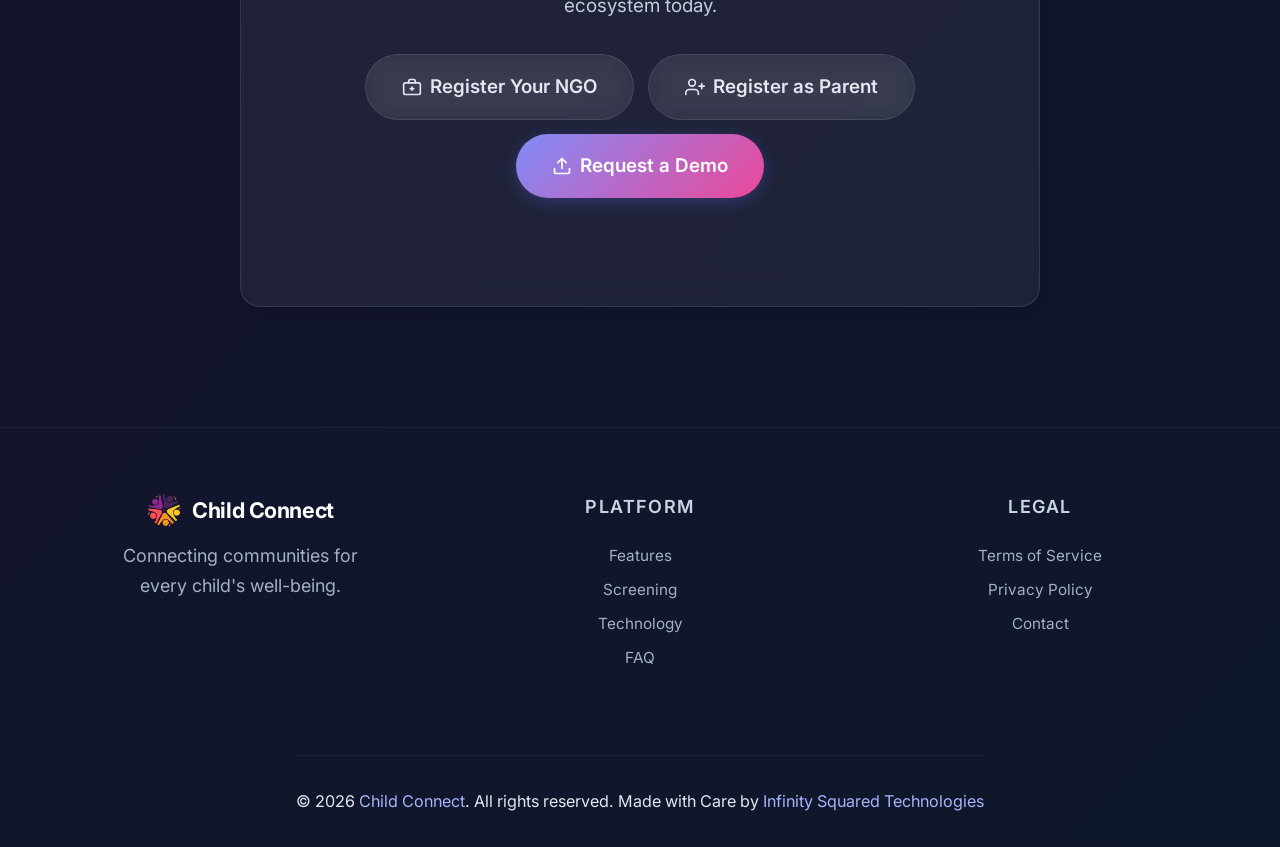
==== commit 923ef577: "Sync website from infinitysquaredtech/child-connect-app@main" ====
--- a/index.html
+++ b/index.html
@@ -448,6 +448,30 @@
                                 stroke-linecap="round"
                                 stroke-linejoin="round"
                             >
+                                <line x1="18" y1="20" x2="18" y2="10" />
+                                <line x1="12" y1="20" x2="12" y2="4" />
+                                <line x1="6" y1="20" x2="6" y2="14" />
+                            </svg>
+                        </div>
+                        <h3>Analytics & Reporting</h3>
+                        <p>
+                            Multi-branch statistics by disability type, age
+                            group, and state with Excel export for funding and
+                            advocacy reports.
+                        </p>
+                    </div>
+                    <div class="feature-card glass-card" data-aos>
+                        <div class="feature-icon">
+                            <svg
+                                width="28"
+                                height="28"
+                                viewBox="0 0 24 24"
+                                fill="none"
+                                stroke="currentColor"
+                                stroke-width="1.5"
+                                stroke-linecap="round"
+                                stroke-linejoin="round"
+                            >
                                 <path
                                     d="M20 21v-2a4 4 0 0 0-4-4H8a4 4 0 0 0-4 4v2"
                                 />
@@ -461,105 +485,6 @@
                             128-dimensional face encodings powered by dlib for
                             accurate photo-based identification and
                             reunification of missing children.
-                        </p>
-                    </div>
-                    <div class="feature-card glass-card" data-aos>
-                        <div class="feature-icon">
-                            <svg
-                                width="28"
-                                height="28"
-                                viewBox="0 0 24 24"
-                                fill="none"
-                                stroke="currentColor"
-                                stroke-width="1.5"
-                                stroke-linecap="round"
-                                stroke-linejoin="round"
-                            >
-                                <path
-                                    d="M14 2H6a2 2 0 0 0-2 2v16a2 2 0 0 0 2 2h12a2 2 0 0 0 2-2V8z"
-                                />
-                                <polyline points="14 2 14 8 20 8" />
-                                <line x1="16" y1="13" x2="8" y2="13" />
-                                <line x1="16" y1="17" x2="8" y2="17" />
-                            </svg>
-                        </div>
-                        <h3>Disability Screening</h3>
-                        <p>
-                            Medically-standardized tools M-CHAT-R/F for Autism,
-                            Vanderbilt for ADHD, and milestone-based assessments
-                            for parents.
-                        </p>
-                    </div>
-                    <div class="feature-card glass-card" data-aos>
-                        <div class="feature-icon">
-                            <svg
-                                width="28"
-                                height="28"
-                                viewBox="0 0 24 24"
-                                fill="none"
-                                stroke="currentColor"
-                                stroke-width="1.5"
-                                stroke-linecap="round"
-                                stroke-linejoin="round"
-                            >
-                                <path
-                                    d="M12 22s8-4 8-10V5l-8-3-8 3v7c0 6 8 10 8 10z"
-                                />
-                            </svg>
-                        </div>
-                        <h3>Government Schemes</h3>
-                        <p>
-                            Blog-style welfare program feed with smart filtering
-                            by state and disability type, plus automated
-                            notifications for parents.
-                        </p>
-                    </div>
-                    <div class="feature-card glass-card" data-aos>
-                        <div class="feature-icon">
-                            <svg
-                                width="28"
-                                height="28"
-                                viewBox="0 0 24 24"
-                                fill="none"
-                                stroke="currentColor"
-                                stroke-width="1.5"
-                                stroke-linecap="round"
-                                stroke-linejoin="round"
-                            >
-                                <path
-                                    d="M21 15a2 2 0 0 1-2 2H7l-4 4V5a2 2 0 0 1 2-2h14a2 2 0 0 1 2 2z"
-                                />
-                            </svg>
-                        </div>
-                        <h3>Smart Notifications</h3>
-                        <p>
-                            Subscribe to updates matching your child's
-                            disability type and state. Never miss a relevant
-                            scheme or announcement.
-                        </p>
-                    </div>
-                    <div class="feature-card glass-card" data-aos>
-                        <div class="feature-icon">
-                            <svg
-                                width="28"
-                                height="28"
-                                viewBox="0 0 24 24"
-                                fill="none"
-                                stroke="currentColor"
-                                stroke-width="1.5"
-                                stroke-linecap="round"
-                                stroke-linejoin="round"
-                            >
-                                <line x1="18" y1="20" x2="18" y2="10" />
-                                <line x1="12" y1="20" x2="12" y2="4" />
-                                <line x1="6" y1="20" x2="6" y2="14" />
-                            </svg>
-                        </div>
-                        <h3>Analytics & Reporting</h3>
-                        <p>
-                            Multi-branch statistics by disability type, age
-                            group, and state with Excel export for funding and
-                            advocacy reports.
                         </p>
                     </div>
                     <div class="feature-card glass-card" data-aos>
@@ -589,9 +514,115 @@
                         </div>
                         <h3>Public Search Portal</h3>
                         <p>
-                            Locate missing children without revealing sensitive
-                            data. Enabling community-driven safety while
-                            protecting privacy.
+                            Locate missing children by name, Aadhaar, UDID,
+                            or photo — no login required. Community-driven
+                            safety while protecting sensitive data.
+                        </p>
+                    </div>
+                    <div class="feature-card glass-card" data-aos>
+                        <div class="feature-icon">
+                            <svg
+                                width="28"
+                                height="28"
+                                viewBox="0 0 24 24"
+                                fill="none"
+                                stroke="currentColor"
+                                stroke-width="1.5"
+                                stroke-linecap="round"
+                                stroke-linejoin="round"
+                            >
+                                <rect
+                                    x="4"
+                                    y="2"
+                                    width="16"
+                                    height="20"
+                                    rx="2"
+                                    ry="2"
+                                />
+                                <line x1="12" y1="18" x2="12.01" y2="18" />
+                            </svg>
+                        </div>
+                        <h3>Installable App (PWA)</h3>
+                        <p>
+                            Install Child Connect on any device as a
+                            progressive web app. A service-worker-backed
+                            shell keeps field staff productive even on slow
+                            or intermittent connections.
+                        </p>
+                    </div>
+                    <div class="feature-card glass-card" data-aos>
+                        <div class="feature-icon">
+                            <svg
+                                width="28"
+                                height="28"
+                                viewBox="0 0 24 24"
+                                fill="none"
+                                stroke="currentColor"
+                                stroke-width="1.5"
+                                stroke-linecap="round"
+                                stroke-linejoin="round"
+                            >
+                                <path
+                                    d="M14 2H6a2 2 0 0 0-2 2v16a2 2 0 0 0 2 2h12a2 2 0 0 0 2-2V8z"
+                                />
+                                <polyline points="14 2 14 8 20 8" />
+                                <line x1="16" y1="13" x2="8" y2="13" />
+                                <line x1="16" y1="17" x2="8" y2="17" />
+                            </svg>
+                        </div>
+                        <h3>Disability Screening</h3>
+                        <p>
+                            Medically-standardized tools M-CHAT-R/F for Autism,
+                            Vanderbilt for ADHD, and milestone-based assessments
+                            for parents.
+                        </p>
+                    </div>
+                    <div class="feature-card glass-card" data-aos>
+                        <div class="feature-icon">
+                            <svg
+                                width="28"
+                                height="28"
+                                viewBox="0 0 24 24"
+                                fill="none"
+                                stroke="currentColor"
+                                stroke-width="1.5"
+                                stroke-linecap="round"
+                                stroke-linejoin="round"
+                            >
+                                <path
+                                    d="M12 22s8-4 8-10V5l-8-3-8 3v7c0 6 8 10 8 10z"
+                                />
+                            </svg>
+                        </div>
+                        <h3>Government Schemes</h3>
+                        <p>
+                            Blog-style welfare program feed with smart filtering
+                            by state and disability type, plus automated
+                            notifications for parents.
+                        </p>
+                    </div>
+                    <div class="feature-card glass-card" data-aos>
+                        <div class="feature-icon">
+                            <svg
+                                width="28"
+                                height="28"
+                                viewBox="0 0 24 24"
+                                fill="none"
+                                stroke="currentColor"
+                                stroke-width="1.5"
+                                stroke-linecap="round"
+                                stroke-linejoin="round"
+                            >
+                                <path
+                                    d="M21 15a2 2 0 0 1-2 2H7l-4 4V5a2 2 0 0 1 2-2h14a2 2 0 0 1 2 2z"
+                                />
+                            </svg>
+                        </div>
+                        <h3>Smart Notifications</h3>
+                        <p>
+                            Subscribe to updates matching your child's
+                            disability type and state. Never miss a relevant
+                            scheme or announcement.
                         </p>
                     </div>
                 </div>
@@ -856,33 +887,12 @@
                         <span class="gradient-text">Every Stakeholder</span>
                     </h2>
                     <p class="section-subtitle">
-                        Six tailored dashboard experiences. Each designed for
+                        Four tailored dashboard experiences. Each designed for
                         specific workflows and responsibilities.
                     </p>
                 </div>
                 <div class="roles-grid">
-                    <div class="role-card glass-card" data-aos>
-                        <div class="role-icon super-admin">
-                            <svg
-                                width="24"
-                                height="24"
-                                viewBox="0 0 24 24"
-                                fill="none"
-                                stroke="currentColor"
-                                stroke-width="1.5"
-                            >
-                                <path
-                                    d="M12 22s8-4 8-10V5l-8-3-8 3v7c0 6 8 10 8 10z"
-                                />
-                            </svg>
-                        </div>
-                        <h3>Government Bodies</h3>
-                        <p>
-                            Government oversight — monitor NGO activity, publish
-                            welfare schemes, and view cross-organizational
-                            statistics.
-                        </p>
-                    </div>
+
                     <div class="role-card glass-card" data-aos>
                         <div class="role-icon admin">
                             <svg
@@ -1001,13 +1011,38 @@
                     <div class="tech-logos-grid">
                         <div class="tech-logo-card glass-card" data-aos>
                             <div class="tech-logo-icon-wrap">
-                                <img
-                                    src="https://cdn.jsdelivr.net/gh/devicons/devicon@latest/icons/python/python-original.svg"
-                                    alt="Python"
+                                <svg
+                                    width="56"
+                                    height="56"
+                                    viewBox="0 0 24 24"
+                                    fill="none"
+                                    stroke="#a5b4fc"
+                                    stroke-width="1.5"
+                                    stroke-linecap="round"
+                                    stroke-linejoin="round"
                                     class="tech-logo-img"
-                                    loading="lazy"
-                                    decoding="async"
-                                />
+                                    role="img"
+                                    aria-label="Scalable backend servers"
+                                >
+                                    <rect
+                                        x="3"
+                                        y="4"
+                                        width="18"
+                                        height="7"
+                                        rx="2"
+                                    />
+                                    <rect
+                                        x="3"
+                                        y="13"
+                                        width="18"
+                                        height="7"
+                                        rx="2"
+                                    />
+                                    <line x1="7" y1="7.5" x2="7.01" y2="7.5" />
+                                    <line x1="7" y1="16.5" x2="7.01" y2="16.5" />
+                                    <path d="M17 7.5h.01" />
+                                    <path d="M17 16.5h.01" />
+                                </svg>
                             </div>
                             <div class="tech-logo-text">
                                 <span class="tech-logo-name">Scalable Backend</span>
@@ -1018,13 +1053,23 @@
                         </div>
                         <div class="tech-logo-card glass-card" data-aos>
                             <div class="tech-logo-icon-wrap">
-                                <img
-                                    src="https://cdn.jsdelivr.net/gh/devicons/devicon@latest/icons/mongodb/mongodb-original.svg"
-                                    alt="MongoDB"
+                                <svg
+                                    width="56"
+                                    height="56"
+                                    viewBox="0 0 24 24"
+                                    fill="none"
+                                    stroke="#a5b4fc"
+                                    stroke-width="1.5"
+                                    stroke-linecap="round"
+                                    stroke-linejoin="round"
                                     class="tech-logo-img"
-                                    loading="lazy"
-                                    decoding="async"
-                                />
+                                    role="img"
+                                    aria-label="Secure data storage"
+                                >
+                                    <ellipse cx="12" cy="5.5" rx="8" ry="3" />
+                                    <path d="M4 5.5v6c0 1.66 3.58 3 8 3s8-1.34 8-3v-6" />
+                                    <path d="M4 11.5v6c0 1.66 3.58 3 8 3s8-1.34 8-3v-6" />
+                                </svg>
                             </div>
                             <div class="tech-logo-text">
                                 <span class="tech-logo-name">Secure Storage</span>
@@ -1035,13 +1080,25 @@
                         </div>
                         <div class="tech-logo-card glass-card" data-aos>
                             <div class="tech-logo-icon-wrap">
-                                <img
-                                    src="https://cdn.jsdelivr.net/gh/devicons/devicon@latest/icons/docker/docker-original.svg"
-                                    alt="Docker"
+                                <svg
+                                    width="56"
+                                    height="56"
+                                    viewBox="0 0 24 24"
+                                    fill="none"
+                                    stroke="#a5b4fc"
+                                    stroke-width="1.5"
+                                    stroke-linecap="round"
+                                    stroke-linejoin="round"
                                     class="tech-logo-img"
-                                    loading="lazy"
-                                    decoding="async"
-                                />
+                                    role="img"
+                                    aria-label="Isolated container environment"
+                                >
+                                    <path
+                                        d="M21 8a2 2 0 0 0-1-1.73l-7-4a2 2 0 0 0-2 0l-7 4A2 2 0 0 0 3 8v8a2 2 0 0 0 1 1.73l7 4a2 2 0 0 0 2 0l7-4A2 2 0 0 0 21 16z"
+                                    />
+                                    <path d="m3.3 7 8.7 5 8.7-5" />
+                                    <path d="M12 22V12" />
+                                </svg>
                             </div>
                             <div class="tech-logo-text">
                                 <span class="tech-logo-name">Isolated Environment</span>
--- a/style.css
+++ b/style.css
@@ -700,7 +700,7 @@
 /* ---------- Features Grid ---------- */
 .features-grid {
     display: grid;
-    grid-template-columns: repeat(4, 1fr);
+    grid-template-columns: repeat(3, 1fr);
     gap: 20px;
 }
 
@@ -836,6 +836,7 @@
     text-transform: uppercase;
     letter-spacing: 0.05em;
     color: var(--gray-500);
+    text-align: center;
 }
 
 .screening-card h3 {
@@ -879,14 +880,12 @@
 
 /* ---------- Roles Grid ---------- */
 .roles-grid {
-    display: flex;
-    flex-wrap: wrap;
-    justify-content: center;
+    display: grid;
+    grid-template-columns: repeat(4, 1fr);
     gap: 20px;
 }
 
 .role-card {
-    width: calc(33.333% - 14px);
     padding: 28px 24px;
     text-align: center;
 }
@@ -1659,7 +1658,7 @@
     }
 
     .features-grid {
-        grid-template-columns: repeat(2, 1fr);
+        grid-template-columns: repeat(3, 1fr);
     }
 
     .tech-logos-grid {
@@ -1671,9 +1670,9 @@
     }
 }
 
-@media (max-width: 768px) {
-    :root {
-        --section-padding: 80px 0;
+@media (max-width: 1024px) {
+    .roles-grid {
+        grid-template-columns: repeat(2, 1fr);
     }
 
     .nav-links {
@@ -1774,6 +1773,12 @@
     .nav-toggle.active span:nth-child(3) {
         transform: rotate(-45deg) translate(5px, -5px);
     }
+}
+
+@media (max-width: 768px) {
+    :root {
+        --section-padding: 80px 0;
+    }
 
     .hero {
         padding: 100px 0 60px;
@@ -1836,8 +1841,8 @@
         justify-content: center;
     }
 
-    .roles-grid .role-card {
-        width: calc(50% - 10px);
+    .roles-grid {
+        grid-template-columns: repeat(2, 1fr);
     }
 
     .step {
@@ -1948,8 +1953,8 @@
         display: none;
     }
 
-    .roles-grid .role-card {
-        width: 100%;
+    .roles-grid {
+        grid-template-columns: 1fr;
     }
 
     .footer-links {
--- a/style.css
+++ b/style.css
@@ -700,7 +700,7 @@
 /* ---------- Features Grid ---------- */
 .features-grid {
     display: grid;
-    grid-template-columns: repeat(4, 1fr);
+    grid-template-columns: repeat(3, 1fr);
     gap: 20px;
 }
 
@@ -836,6 +836,7 @@
     text-transform: uppercase;
     letter-spacing: 0.05em;
     color: var(--gray-500);
+    text-align: center;
 }
 
 .screening-card h3 {
@@ -879,14 +880,12 @@
 
 /* ---------- Roles Grid ---------- */
 .roles-grid {
-    display: flex;
-    flex-wrap: wrap;
-    justify-content: center;
+    display: grid;
+    grid-template-columns: repeat(4, 1fr);
     gap: 20px;
 }
 
 .role-card {
-    width: calc(33.333% - 14px);
     padding: 28px 24px;
     text-align: center;
 }
@@ -1659,7 +1658,7 @@
     }
 
     .features-grid {
-        grid-template-columns: repeat(2, 1fr);
+        grid-template-columns: repeat(3, 1fr);
     }
 
     .tech-logos-grid {
@@ -1671,9 +1670,9 @@
     }
 }
 
-@media (max-width: 768px) {
-    :root {
-        --section-padding: 80px 0;
+@media (max-width: 1024px) {
+    .roles-grid {
+        grid-template-columns: repeat(2, 1fr);
     }
 
     .nav-links {
@@ -1774,6 +1773,12 @@
     .nav-toggle.active span:nth-child(3) {
         transform: rotate(-45deg) translate(5px, -5px);
     }
+}
+
+@media (max-width: 768px) {
+    :root {
+        --section-padding: 80px 0;
+    }
 
     .hero {
         padding: 100px 0 60px;
@@ -1836,8 +1841,8 @@
         justify-content: center;
     }
 
-    .roles-grid .role-card {
-        width: calc(50% - 10px);
+    .roles-grid {
+        grid-template-columns: repeat(2, 1fr);
     }
 
     .step {
@@ -1948,8 +1953,8 @@
         display: none;
     }
 
-    .roles-grid .role-card {
-        width: 100%;
+    .roles-grid {
+        grid-template-columns: 1fr;
     }
 
     .footer-links {
